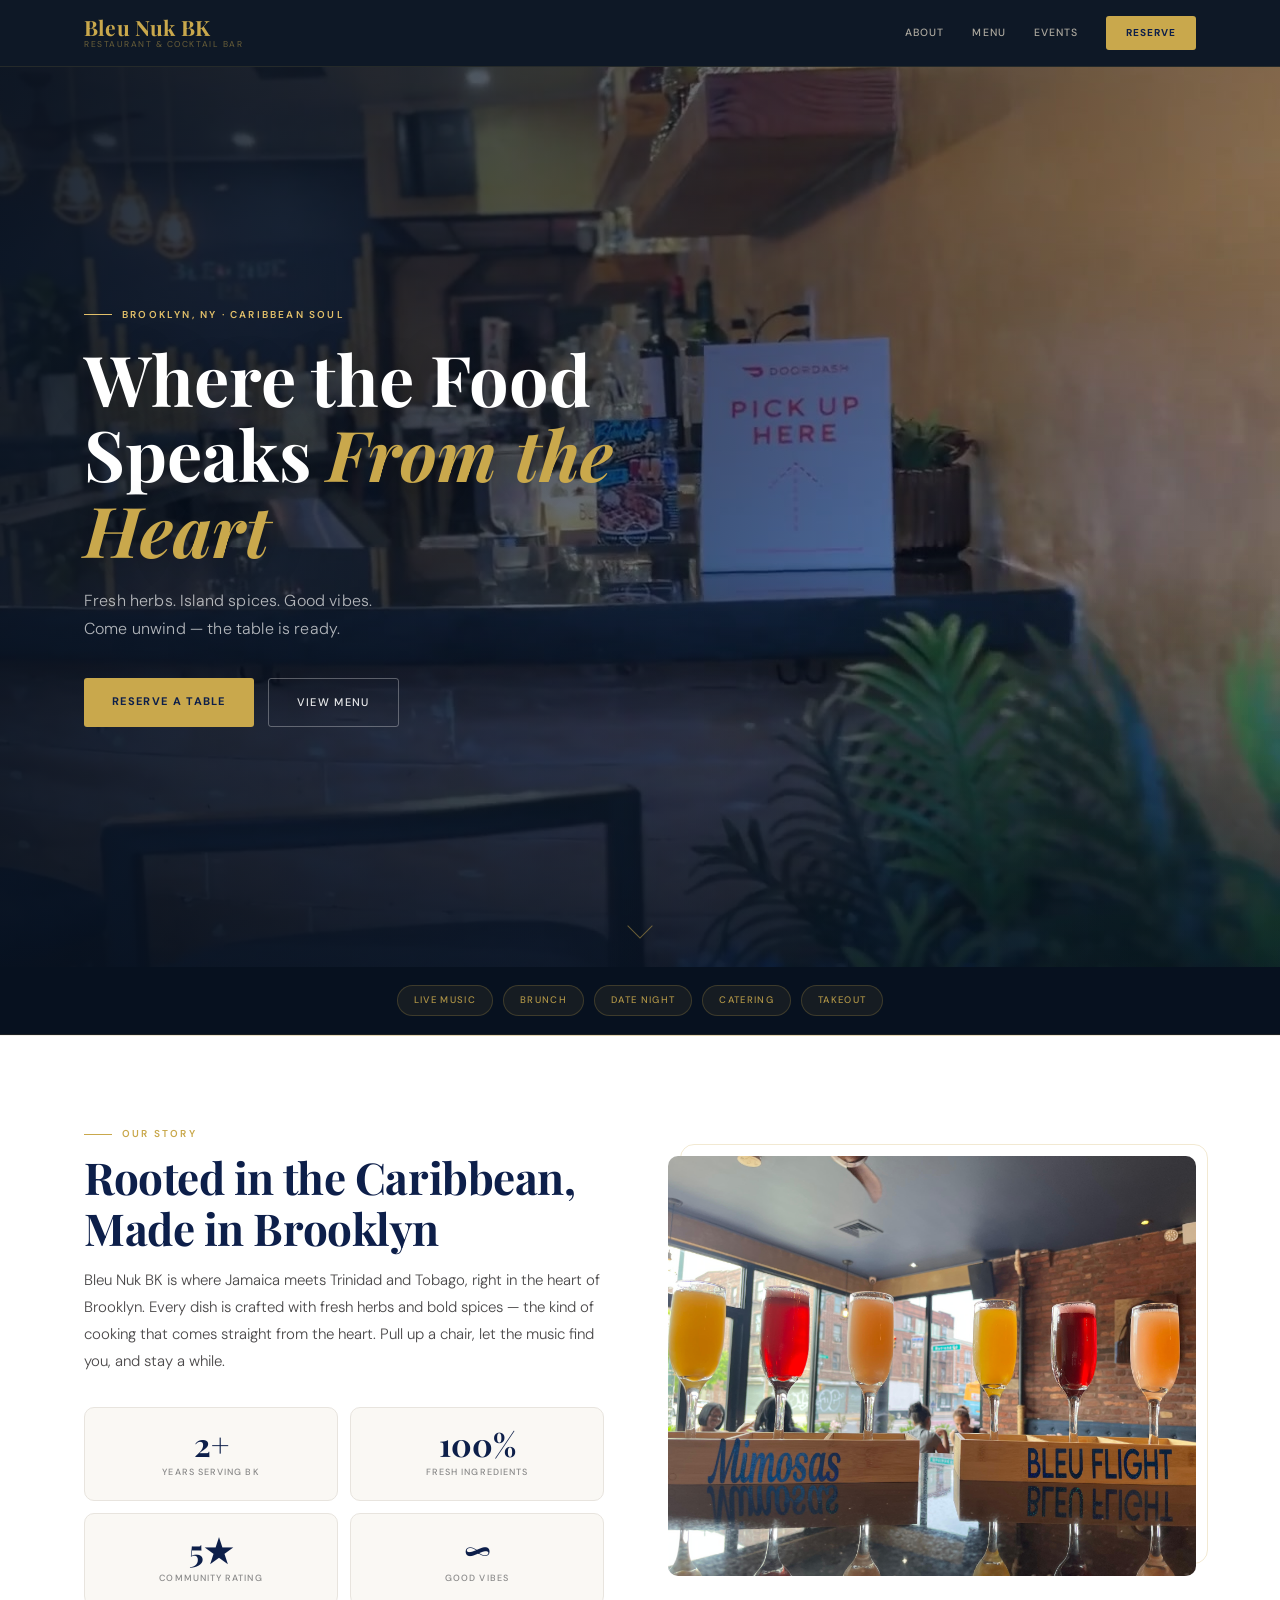
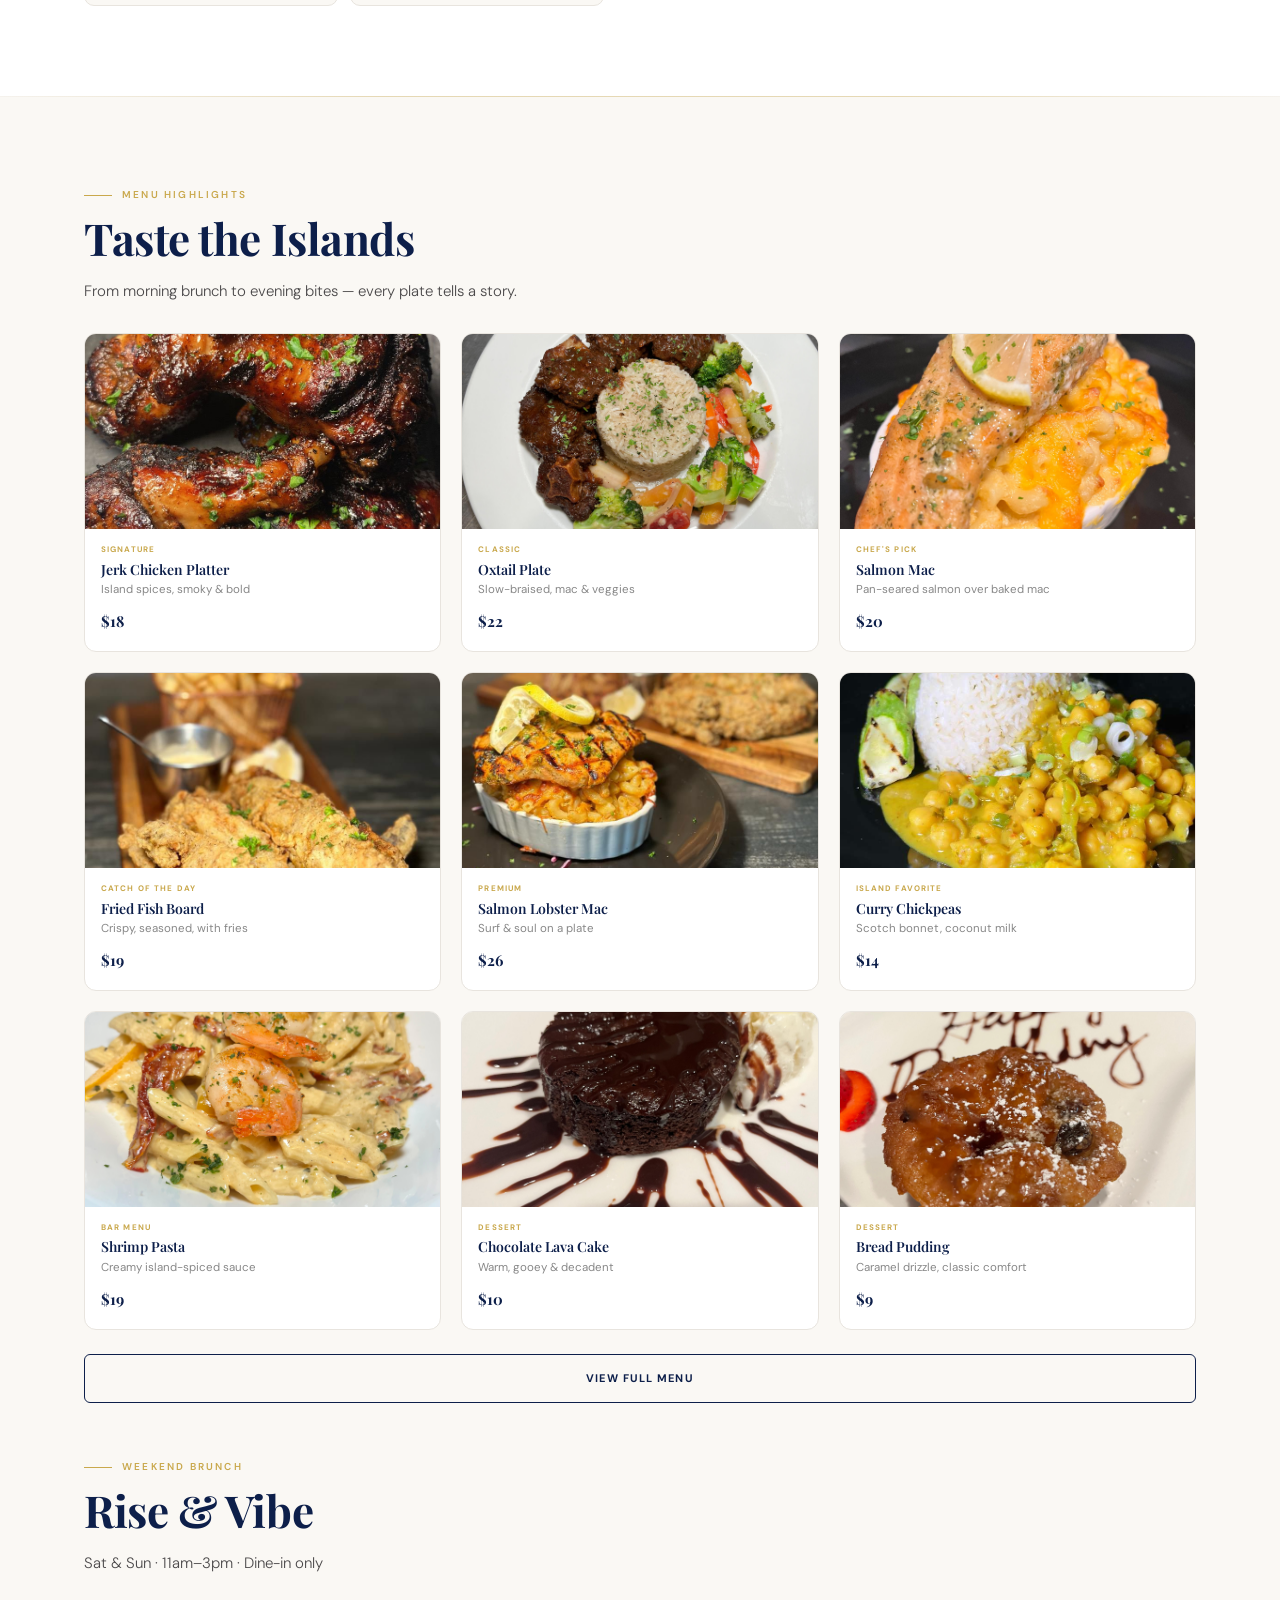
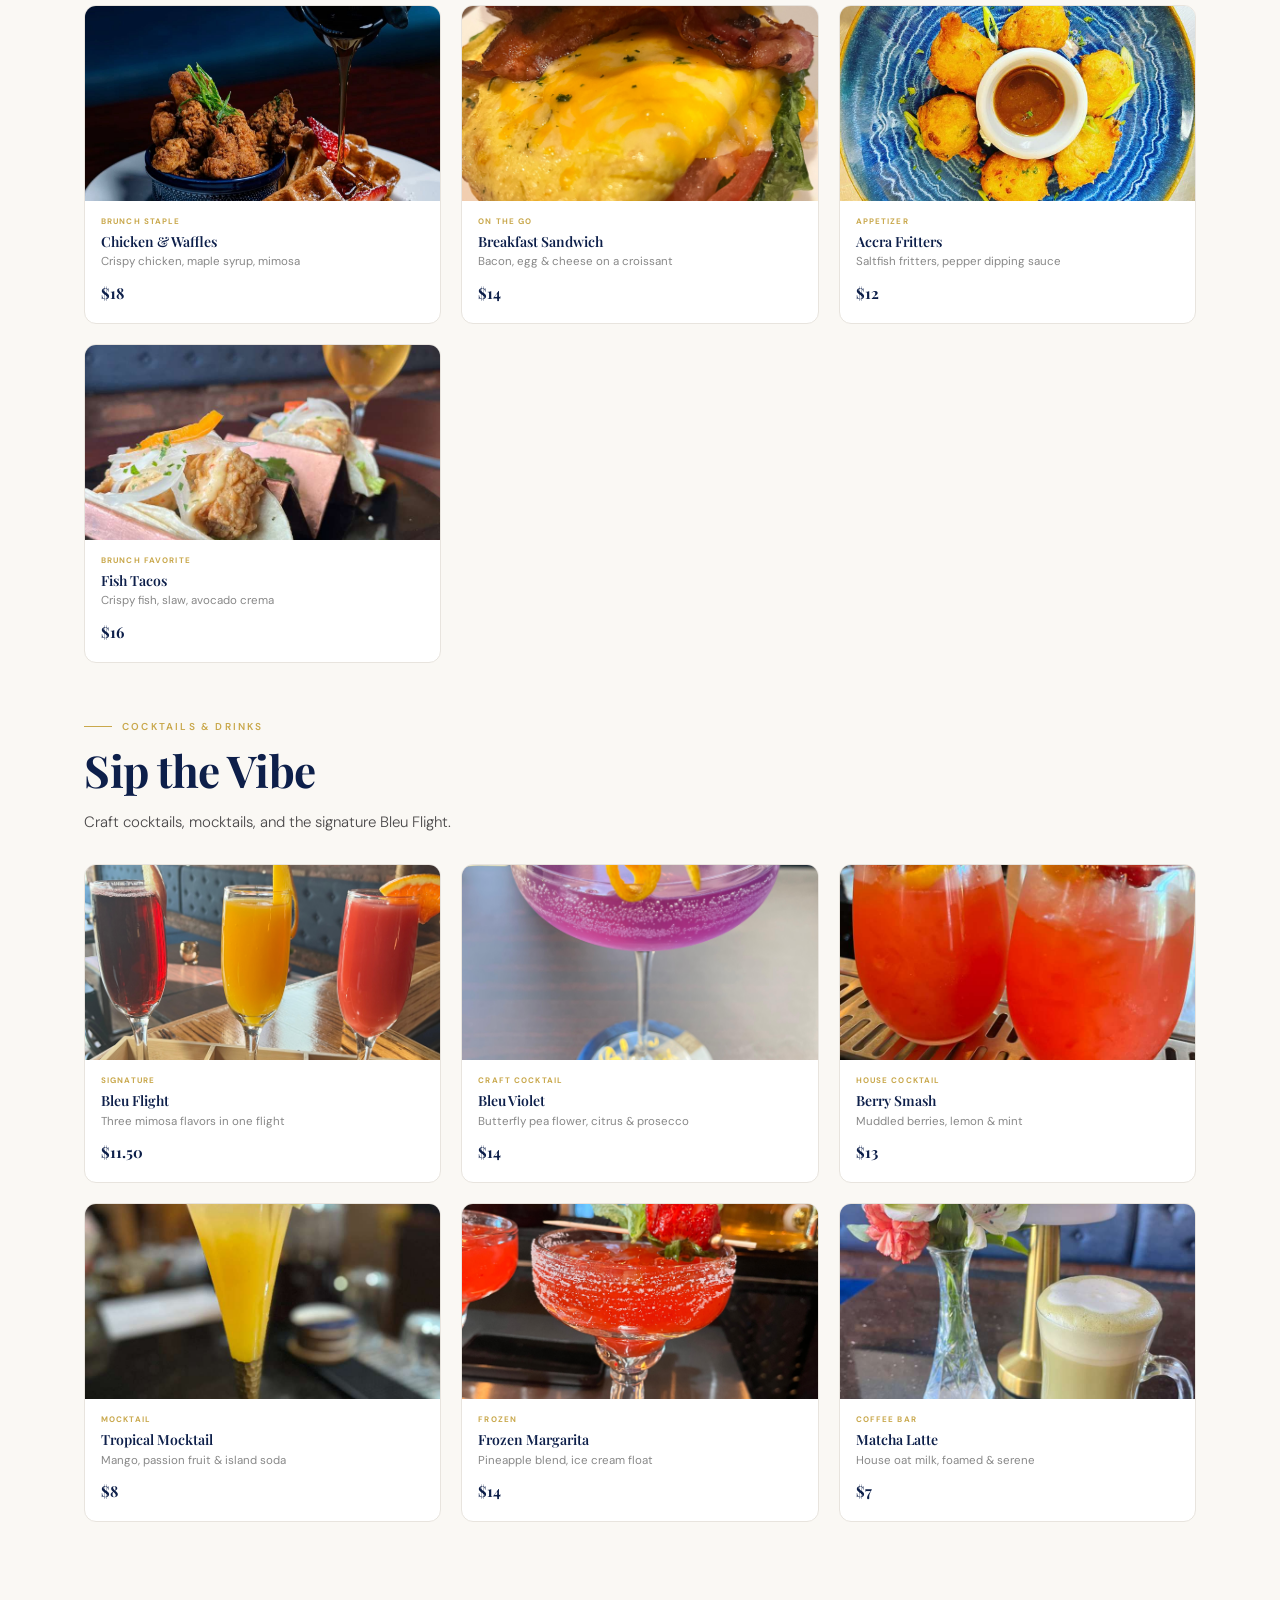
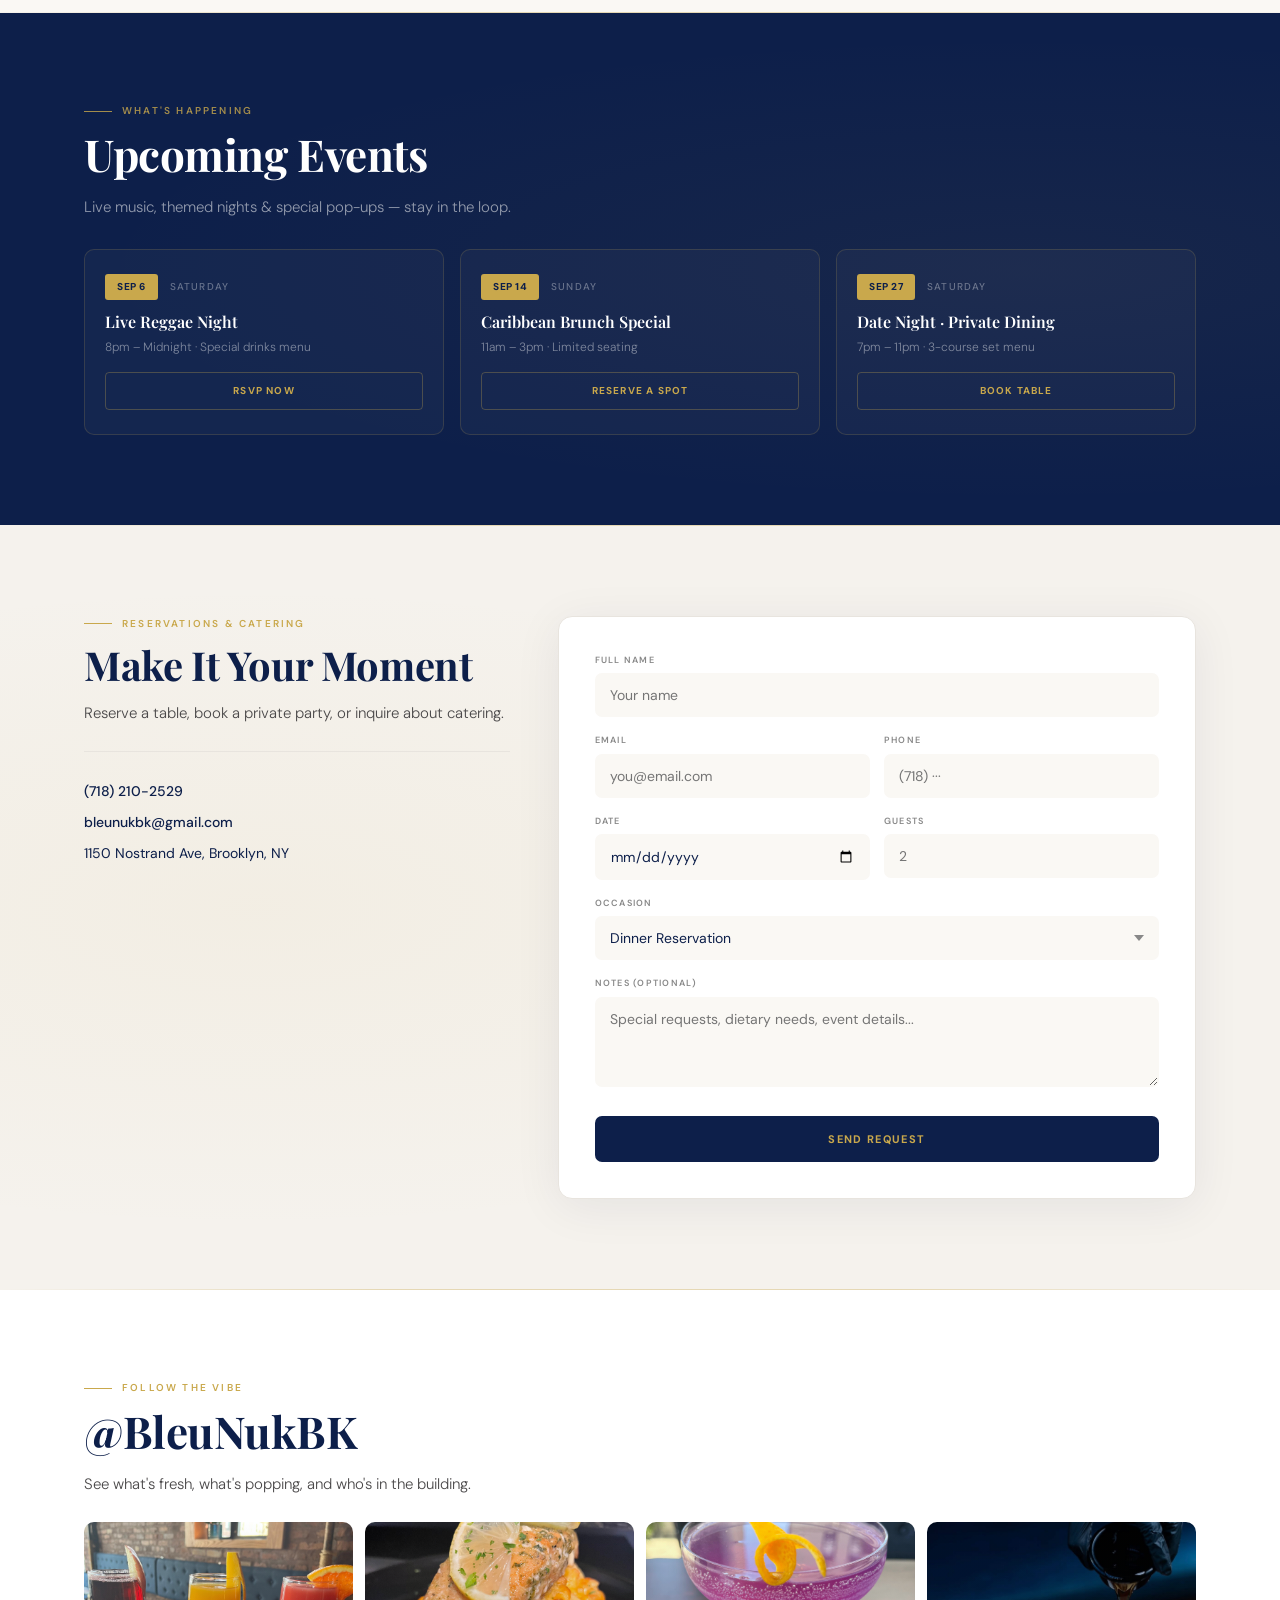
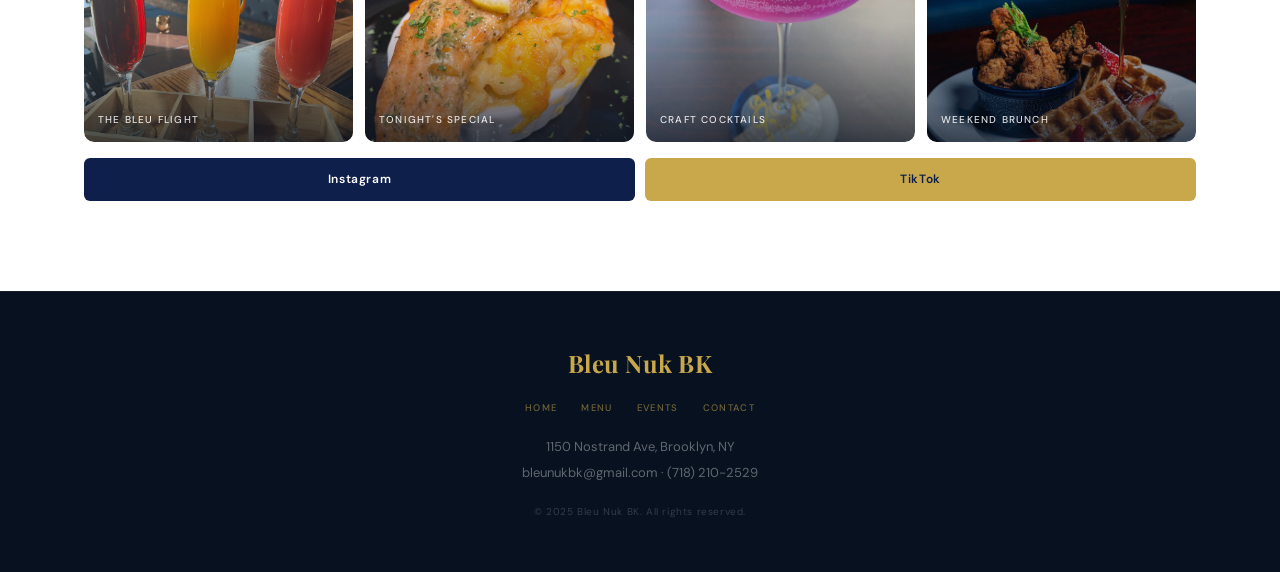
==== index.html @ 9b7be686 "Fix hero video autoplay on iOS — explicit play() with touch fallback Co-Authored-By: Claude Sonnet 4" ====
<!DOCTYPE html>
<html lang="en">
<head>
  <meta charset="UTF-8"/>
  <meta name="viewport" content="width=device-width, initial-scale=1.0"/>
  <title>Bleu Nuk BK — Restaurant &amp; Cocktail Bar · Brooklyn, NY</title>
  <meta name="description" content="Caribbean soul food restaurant and cocktail bar in Brooklyn, NY. Fresh herbs, island spices, good vibes. Reserve a table today."/>
  <link rel="preconnect" href="https://fonts.googleapis.com"/>
  <link rel="preconnect" href="https://fonts.gstatic.com" crossorigin/>
  <link href="https://fonts.googleapis.com/css2?family=Playfair+Display:ital,wght@0,400;0,700;1,400&family=DM+Sans:wght@300;400;500&display=swap" rel="stylesheet"/>
  <link rel="stylesheet" href="styles.css"/>
</head>
<body>

  <!-- NAV -->
  <header class="nav" id="nav">
    <div class="nav-inner">
      <a href="#" class="nav-brand">
        Bleu Nuk BK
        <small>Restaurant &amp; Cocktail Bar</small>
      </a>
      <button class="nav-toggle" id="navToggle" aria-label="Toggle menu">
        <span></span><span></span><span></span>
      </button>
      <nav class="nav-links" id="navLinks">
        <a href="#about">About</a>
        <a href="#menu">Menu</a>
        <a href="#events">Events</a>
        <a href="#book" class="res">Reserve</a>
      </nav>
    </div>
  </header>

  <!-- HERO -->
  <section class="hero" id="home">
    <div class="hero-media">
      <video class="hero-video" autoplay muted loop playsinline webkit-playsinline poster="images/hero-poster.jpg" preload="auto">
        <source src="images/hero.mp4" type="video/mp4">
      </video>
      <!-- Fallback if video fails to load -->
      <div class="hero-video-fallback"></div>
    </div>
    <div class="hero-overlay"></div>
    <div class="hero-content container">
      <p class="lbl">Brooklyn, NY · Caribbean Soul</p>
      <h1>Where the Food<br>Speaks <em>From the Heart</em></h1>
      <p class="hero-sub">Fresh herbs. Island spices. Good vibes.<br>Come unwind — the table is ready.</p>
      <div class="hero-btns">
        <a href="#book" class="btn-gold">Reserve a Table</a>
        <a href="#menu" class="btn-out">View Menu</a>
      </div>
    </div>
    <div class="hero-scroll-hint">
      <span></span>
    </div>
  </section>

  <!-- VIBE PILLS -->
  <div class="vibes">
    <div class="container vibes-inner">
      <span class="pill">Live Music</span>
      <span class="pill">Brunch</span>
      <span class="pill">Date Night</span>
      <span class="pill">Catering</span>
      <span class="pill">Takeout</span>
    </div>
  </div>
  <div class="gold-line"></div>

  <!-- ABOUT -->
  <section class="sec" id="about">
    <div class="container about-grid">
      <div class="about-text">
        <p class="lbl">Our Story</p>
        <h2>Rooted in the Caribbean,<br>Made in Brooklyn</h2>
        <p class="body-txt">Bleu Nuk BK is where Jamaica meets Trinidad and Tobago, right in the heart of Brooklyn. Every dish is crafted with fresh herbs and bold spices — the kind of cooking that comes straight from the heart. Pull up a chair, let the music find you, and stay a while.</p>
        <div class="stats">
          <div class="stat">
            <div class="stat-n">2+</div>
            <div class="stat-l">Years Serving BK</div>
          </div>
          <div class="stat">
            <div class="stat-n">100%</div>
            <div class="stat-l">Fresh Ingredients</div>
          </div>
          <div class="stat">
            <div class="stat-n">5★</div>
            <div class="stat-l">Community Rating</div>
          </div>
          <div class="stat">
            <div class="stat-n">∞</div>
            <div class="stat-l">Good Vibes</div>
          </div>
        </div>
      </div>
      <div class="about-img-wrap">
        <img class="about-img" src="images/PHOTO-2026-06-13-22-18-11%2043.jpg" alt="Bleu Nuk BK dining room — brick walls, blue banquette seating" loading="lazy" onerror="this.style.display='none';this.nextElementSibling.style.display='flex'">
        <div class="about-img about-img-placeholder" style="display:none"><div class="img-label">Interior Photo</div></div>
      </div>
    </div>
  </section>
  <div class="gold-line"></div>

  <!-- MENU HIGHLIGHTS -->
  <section class="sec sec-light" id="menu">
    <div class="container">
      <p class="lbl">Menu Highlights</p>
      <h2>Taste the Islands</h2>
      <p class="body-txt">From morning brunch to evening bites — every plate tells a story.</p>
      <div class="menu-grid">

        <div class="mc">
          <img class="mc-img" src="images/PHOTO-2026-06-13-22-18-46%203.jpg" alt="Jerk Chicken Platter" loading="lazy" onerror="this.style.display='none';this.nextElementSibling.style.display='flex'">
          <div class="mc-img mc-img-placeholder" style="display:none"><div class="img-label">Jerk Chicken Platter</div></div>
          <div class="mc-info">
            <div class="mc-tag">Signature</div>
            <div class="mc-name">Jerk Chicken Platter</div>
            <div class="mc-desc">Island spices, smoky &amp; bold</div>
            <div class="mc-price">$18</div>
          </div>
        </div>

        <div class="mc">
          <img class="mc-img" src="images/PHOTO-2026-06-13-22-18-55%202.jpg" alt="Oxtail Plate" loading="lazy" onerror="this.style.display='none';this.nextElementSibling.style.display='flex'">
          <div class="mc-img mc-img-placeholder" style="display:none"><div class="img-label">Oxtail Plate</div></div>
          <div class="mc-info">
            <div class="mc-tag">Classic</div>
            <div class="mc-name">Oxtail Plate</div>
            <div class="mc-desc">Slow-braised, mac &amp; veggies</div>
            <div class="mc-price">$22</div>
          </div>
        </div>

        <div class="mc">
          <img class="mc-img" src="images/PHOTO-2026-06-13-22-18-55%2026.jpg" alt="Salmon Mac" loading="lazy" onerror="this.style.display='none';this.nextElementSibling.style.display='flex'">
          <div class="mc-img mc-img-placeholder" style="display:none"><div class="img-label">Salmon Mac</div></div>
          <div class="mc-info">
            <div class="mc-tag">Chef's Pick</div>
            <div class="mc-name">Salmon Mac</div>
            <div class="mc-desc">Pan-seared salmon over baked mac</div>
            <div class="mc-price">$20</div>
          </div>
        </div>

        <div class="mc">
          <img class="mc-img" src="images/PHOTO-2026-06-13-22-18-55%2025.jpg" alt="Fried Fish Board" loading="lazy" onerror="this.style.display='none';this.nextElementSibling.style.display='flex'">
          <div class="mc-img mc-img-placeholder" style="display:none"><div class="img-label">Fried Fish Board</div></div>
          <div class="mc-info">
            <div class="mc-tag">Catch of the Day</div>
            <div class="mc-name">Fried Fish Board</div>
            <div class="mc-desc">Crispy, seasoned, with fries</div>
            <div class="mc-price">$19</div>
          </div>
        </div>

        <div class="mc">
          <img class="mc-img" src="images/PHOTO-2026-06-13-22-18-55%2021.jpg" alt="Salmon Lobster Mac" loading="lazy" onerror="this.style.display='none';this.nextElementSibling.style.display='flex'">
          <div class="mc-img mc-img-placeholder" style="display:none"><div class="img-label">Salmon Lobster Mac</div></div>
          <div class="mc-info">
            <div class="mc-tag">Premium</div>
            <div class="mc-name">Salmon Lobster Mac</div>
            <div class="mc-desc">Surf &amp; soul on a plate</div>
            <div class="mc-price">$26</div>
          </div>
        </div>

        <div class="mc">
          <img class="mc-img" src="images/PHOTO-2026-06-13-22-18-55%2015.jpg" alt="Curry Chickpeas" loading="lazy" onerror="this.style.display='none';this.nextElementSibling.style.display='flex'">
          <div class="mc-img mc-img-placeholder" style="display:none"><div class="img-label">Curry Chickpeas</div></div>
          <div class="mc-info">
            <div class="mc-tag">Island Favorite</div>
            <div class="mc-name">Curry Chickpeas</div>
            <div class="mc-desc">Scotch bonnet, coconut milk</div>
            <div class="mc-price">$14</div>
          </div>
        </div>

        <div class="mc">
          <img class="mc-img" src="images/PHOTO-2026-06-13-22-18-55%2017.jpg" alt="Shrimp Pasta" loading="lazy" onerror="this.style.display='none';this.nextElementSibling.style.display='flex'">
          <div class="mc-img mc-img-placeholder" style="display:none"><div class="img-label">Shrimp Pasta</div></div>
          <div class="mc-info">
            <div class="mc-tag">Bar Menu</div>
            <div class="mc-name">Shrimp Pasta</div>
            <div class="mc-desc">Creamy island-spiced sauce</div>
            <div class="mc-price">$19</div>
          </div>
        </div>

        <div class="mc">
          <img class="mc-img" src="images/PHOTO-2026-06-13-22-19-07%203.jpg" alt="Chocolate Lava Cake" loading="lazy" onerror="this.style.display='none';this.nextElementSibling.style.display='flex'">
          <div class="mc-img mc-img-placeholder" style="display:none"><div class="img-label">Chocolate Lava Cake</div></div>
          <div class="mc-info">
            <div class="mc-tag">Dessert</div>
            <div class="mc-name">Chocolate Lava Cake</div>
            <div class="mc-desc">Warm, gooey &amp; decadent</div>
            <div class="mc-price">$10</div>
          </div>
        </div>

        <div class="mc">
          <img class="mc-img" src="images/PHOTO-2026-06-13-22-19-06%202.jpg" alt="Bread Pudding" loading="lazy" onerror="this.style.display='none';this.nextElementSibling.style.display='flex'">
          <div class="mc-img mc-img-placeholder" style="display:none"><div class="img-label">Bread Pudding</div></div>
          <div class="mc-info">
            <div class="mc-tag">Dessert</div>
            <div class="mc-name">Bread Pudding</div>
            <div class="mc-desc">Caramel drizzle, classic comfort</div>
            <div class="mc-price">$9</div>
          </div>
        </div>

      </div>
      <a href="#book" class="view-btn">View Full Menu</a>

      <!-- BRUNCH -->
      <p class="lbl" style="margin-top:56px">Weekend Brunch</p>
      <h2>Rise &amp; Vibe</h2>
      <p class="body-txt">Sat &amp; Sun · 11am–3pm · Dine-in only</p>
      <div class="menu-grid">

        <div class="mc">
          <img class="mc-img" src="images/PHOTO-2026-06-13-22-18-11%2040.jpg" alt="Chicken &amp; Waffles" loading="lazy" onerror="this.style.display='none';this.nextElementSibling.style.display='flex'">
          <div class="mc-img mc-img-placeholder" style="display:none"><div class="img-label">Chicken &amp; Waffles</div></div>
          <div class="mc-info">
            <div class="mc-tag">Brunch Staple</div>
            <div class="mc-name">Chicken &amp; Waffles</div>
            <div class="mc-desc">Crispy chicken, maple syrup, mimosa</div>
            <div class="mc-price">$18</div>
          </div>
        </div>

        <div class="mc">
          <img class="mc-img" src="images/PHOTO-2026-06-13-22-18-11%2038.jpg" alt="Breakfast Sandwich" loading="lazy" onerror="this.style.display='none';this.nextElementSibling.style.display='flex'">
          <div class="mc-img mc-img-placeholder" style="display:none"><div class="img-label">Breakfast Sandwich</div></div>
          <div class="mc-info">
            <div class="mc-tag">On the Go</div>
            <div class="mc-name">Breakfast Sandwich</div>
            <div class="mc-desc">Bacon, egg &amp; cheese on a croissant</div>
            <div class="mc-price">$14</div>
          </div>
        </div>

        <div class="mc">
          <img class="mc-img" src="images/PHOTO-2026-06-13-22-18-46%2014.jpg" alt="Accra Fritters" loading="lazy" onerror="this.style.display='none';this.nextElementSibling.style.display='flex'">
          <div class="mc-img mc-img-placeholder" style="display:none"><div class="img-label">Accra Fritters</div></div>
          <div class="mc-info">
            <div class="mc-tag">Appetizer</div>
            <div class="mc-name">Accra Fritters</div>
            <div class="mc-desc">Saltfish fritters, pepper dipping sauce</div>
            <div class="mc-price">$12</div>
          </div>
        </div>

        <div class="mc">
          <img class="mc-img" src="images/PHOTO-2026-06-13-22-18-46.jpg" alt="Fish Tacos" loading="lazy" onerror="this.style.display='none';this.nextElementSibling.style.display='flex'">
          <div class="mc-img mc-img-placeholder" style="display:none"><div class="img-label">Fish Tacos</div></div>
          <div class="mc-info">
            <div class="mc-tag">Brunch Favorite</div>
            <div class="mc-name">Fish Tacos</div>
            <div class="mc-desc">Crispy fish, slaw, avocado crema</div>
            <div class="mc-price">$16</div>
          </div>
        </div>

      </div>

      <!-- DRINKS -->
      <p class="lbl" style="margin-top:56px">Cocktails &amp; Drinks</p>
      <h2>Sip the Vibe</h2>
      <p class="body-txt">Craft cocktails, mocktails, and the signature Bleu Flight.</p>
      <div class="menu-grid">

        <div class="mc">
          <img class="mc-img" src="images/PHOTO-2026-06-13-22-18-20%2030.jpg" alt="Bleu Flight Mimosa" loading="lazy" onerror="this.style.display='none';this.nextElementSibling.style.display='flex'">
          <div class="mc-img mc-img-placeholder" style="display:none"><div class="img-label">Bleu Flight</div></div>
          <div class="mc-info">
            <div class="mc-tag">Signature</div>
            <div class="mc-name">Bleu Flight</div>
            <div class="mc-desc">Three mimosa flavors in one flight</div>
            <div class="mc-price">$11.50</div>
          </div>
        </div>

        <div class="mc">
          <img class="mc-img" src="images/PHOTO-2026-06-13-22-18-20%2037.jpg" alt="Bleu Violet Cocktail" loading="lazy" onerror="this.style.display='none';this.nextElementSibling.style.display='flex'">
          <div class="mc-img mc-img-placeholder" style="display:none"><div class="img-label">Bleu Violet</div></div>
          <div class="mc-info">
            <div class="mc-tag">Craft Cocktail</div>
            <div class="mc-name">Bleu Violet</div>
            <div class="mc-desc">Butterfly pea flower, citrus &amp; prosecco</div>
            <div class="mc-price">$14</div>
          </div>
        </div>

        <div class="mc">
          <img class="mc-img" src="images/PHOTO-2026-06-13-22-18-20%2028.jpg" alt="Berry Smash" loading="lazy" onerror="this.style.display='none';this.nextElementSibling.style.display='flex'">
          <div class="mc-img mc-img-placeholder" style="display:none"><div class="img-label">Berry Smash</div></div>
          <div class="mc-info">
            <div class="mc-tag">House Cocktail</div>
            <div class="mc-name">Berry Smash</div>
            <div class="mc-desc">Muddled berries, lemon &amp; mint</div>
            <div class="mc-price">$13</div>
          </div>
        </div>

        <div class="mc">
          <img class="mc-img" src="images/PHOTO-2026-06-13-22-18-20%2029.jpg" alt="Tropical Mocktail" loading="lazy" onerror="this.style.display='none';this.nextElementSibling.style.display='flex'">
          <div class="mc-img mc-img-placeholder" style="display:none"><div class="img-label">Tropical Mocktail</div></div>
          <div class="mc-info">
            <div class="mc-tag">Mocktail</div>
            <div class="mc-name">Tropical Mocktail</div>
            <div class="mc-desc">Mango, passion fruit &amp; island soda</div>
            <div class="mc-price">$8</div>
          </div>
        </div>

        <div class="mc">
          <img class="mc-img" src="images/PHOTO-2026-06-13-22-18-20%2031.jpg" alt="Frozen Margs" loading="lazy" onerror="this.style.display='none';this.nextElementSibling.style.display='flex'">
          <div class="mc-img mc-img-placeholder" style="display:none"><div class="img-label">Frozen Margarita</div></div>
          <div class="mc-info">
            <div class="mc-tag">Frozen</div>
            <div class="mc-name">Frozen Margarita</div>
            <div class="mc-desc">Pineapple blend, ice cream float</div>
            <div class="mc-price">$14</div>
          </div>
        </div>

        <div class="mc">
          <img class="mc-img" src="images/PHOTO-2026-06-13-22-18-37%2011.jpg" alt="Matcha Latte" loading="lazy" onerror="this.style.display='none';this.nextElementSibling.style.display='flex'">
          <div class="mc-img mc-img-placeholder" style="display:none"><div class="img-label">Matcha Latte</div></div>
          <div class="mc-info">
            <div class="mc-tag">Coffee Bar</div>
            <div class="mc-name">Matcha Latte</div>
            <div class="mc-desc">House oat milk, foamed &amp; serene</div>
            <div class="mc-price">$7</div>
          </div>
        </div>

      </div>

    </div>
  </section>
  <div class="gold-line"></div>

  <!-- EVENTS -->
  <section class="sec-dk" id="events">
    <div class="container">
      <p class="lbl">What's Happening</p>
      <h2>Upcoming Events</h2>
      <p class="body-txt" style="margin-bottom:28px">Live music, themed nights &amp; special pop-ups — stay in the loop.</p>
      <div class="events-grid">

        <div class="ev">
          <div class="ev-date">
            <span class="ev-badge">Sep 6</span>
            <span class="ev-mo">Saturday</span>
          </div>
          <div class="ev-title">Live Reggae Night</div>
          <div class="ev-detail">8pm – Midnight · Special drinks menu</div>
          <a href="#book" class="ev-rsvp">RSVP Now</a>
        </div>

        <div class="ev">
          <div class="ev-date">
            <span class="ev-badge">Sep 14</span>
            <span class="ev-mo">Sunday</span>
          </div>
          <div class="ev-title">Caribbean Brunch Special</div>
          <div class="ev-detail">11am – 3pm · Limited seating</div>
          <a href="#book" class="ev-rsvp">Reserve a Spot</a>
        </div>

        <div class="ev">
          <div class="ev-date">
            <span class="ev-badge">Sep 27</span>
            <span class="ev-mo">Saturday</span>
          </div>
          <div class="ev-title">Date Night · Private Dining</div>
          <div class="ev-detail">7pm – 11pm · 3-course set menu</div>
          <a href="#book" class="ev-rsvp">Book Table</a>
        </div>

      </div>
    </div>
  </section>
  <div class="gold-line"></div>

  <!-- BOOKING -->
  <section class="book" id="book">
    <div class="container book-inner">
      <div class="book-header">
        <p class="lbl">Reservations &amp; Catering</p>
        <h2>Make It Your Moment</h2>
        <p class="body-txt">Reserve a table, book a private party, or inquire about catering.</p>
        <div class="book-contact">
          <p><a href="tel:+17182102529">(718) 210-2529</a></p>
          <p><a href="mailto:bleunukbk@gmail.com">bleunukbk@gmail.com</a></p>
          <p>1150 Nostrand Ave, Brooklyn, NY</p>
        </div>
      </div>
      <!-- Formspree endpoint — replace YOURFORMID with your actual Formspree form ID -->
      <form class="book-form" id="bookForm" action="https://formspree.io/f/YOURFORMID" method="POST" novalidate>
        <div class="fg">
          <label for="name">Full Name</label>
          <input class="inp" id="name" name="name" type="text" placeholder="Your name" required/>
        </div>
        <div class="form-row">
          <div class="fg">
            <label for="email">Email</label>
            <input class="inp" id="email" name="email" type="email" placeholder="you@email.com" required/>
          </div>
          <div class="fg">
            <label for="phone">Phone</label>
            <input class="inp" id="phone" name="phone" type="tel" placeholder="(718) ···"/>
          </div>
        </div>
        <div class="form-row">
          <div class="fg">
            <label for="date">Date</label>
            <input class="inp" id="date" name="date" type="date" required/>
          </div>
          <div class="fg">
            <label for="guests">Guests</label>
            <input class="inp" id="guests" name="guests" type="number" placeholder="2" min="1" max="50"/>
          </div>
        </div>
        <div class="fg">
          <label for="occasion">Occasion</label>
          <select class="inp" id="occasion" name="occasion">
            <option value="dinner">Dinner Reservation</option>
            <option value="brunch">Brunch</option>
            <option value="event">Event RSVP</option>
            <option value="party">Private Party</option>
            <option value="catering">Catering Inquiry</option>
          </select>
        </div>
        <div class="fg">
          <label for="notes">Notes (optional)</label>
          <textarea class="inp" id="notes" name="notes" rows="3" placeholder="Special requests, dietary needs, event details..."></textarea>
        </div>
        <button type="submit" class="sub-btn">Send Request</button>
        <p class="form-success" id="formSuccess" hidden>Thanks! We'll be in touch within 24 hours.</p>
      </form>
    </div>
  </section>
  <div class="gold-line"></div>

  <!-- SOCIAL -->
  <section class="sec" id="social">
    <div class="container">
      <p class="lbl">Follow the Vibe</p>
      <h2>@BleuNukBK</h2>
      <p class="body-txt">See what's fresh, what's popping, and who's in the building.</p>
      <div class="soc-grid">
        <div class="soc-tile" style="background-image:url('images/PHOTO-2026-06-13-22-18-20%2030.jpg')">
          <div class="img-label">The Bleu Flight</div>
        </div>
        <div class="soc-tile" style="background-image:url('images/PHOTO-2026-06-13-22-18-55%2026.jpg')">
          <div class="img-label">Tonight's Special</div>
        </div>
        <div class="soc-tile" style="background-image:url('images/PHOTO-2026-06-13-22-18-20%2037.jpg')">
          <div class="img-label">Craft Cocktails</div>
        </div>
        <div class="soc-tile" style="background-image:url('images/PHOTO-2026-06-13-22-18-11%2040.jpg')">
          <div class="img-label">Weekend Brunch</div>
        </div>
      </div>
      <div class="follow-row">
        <a href="https://www.instagram.com/bleunukbk" target="_blank" rel="noopener" class="fbtn f-ig">Instagram</a>
<a href="https://www.tiktok.com/t/ZPLy95AmT/" target="_blank" rel="noopener" class="fbtn f-tt">TikTok</a>
      </div>
    </div>
  </section>

  <!-- FOOTER -->
  <footer class="footer">
    <div class="container footer-inner">
      <div class="footer-logo">Bleu Nuk BK</div>
      <nav class="footer-links">
        <a href="#home">Home</a>
        <a href="#menu">Menu</a>
        <a href="#events">Events</a>
        <a href="#book">Contact</a>
      </nav>
      <p>1150 Nostrand Ave, Brooklyn, NY<br>
        <a href="mailto:bleunukbk@gmail.com">bleunukbk@gmail.com</a> ·
        <a href="tel:+17182102529">(718) 210-2529</a>
      </p>
      <div class="footer-copy">© 2025 Bleu Nuk BK. All rights reserved.</div>
    </div>
  </footer>

  <script src="script.js"></script>
</body>
</html>
---- styles.css ----
/* ── RESET & BASE ── */
*, *::before, *::after { box-sizing: border-box; margin: 0; padding: 0; }

:root {
  --navy: #0D1F4A;
  --navy-mid: #152b64;
  --gold: #C9A84C;
  --gold-light: #e2c06a;
  --dark: #07111F;
  --cream: #f5f2ed;
  --light: #faf8f4;
  --white: #ffffff;
  --body-text: #4a4849;
  --muted: #888;
  --border: #e8e4de;
}

html { scroll-behavior: smooth; }

body {
  background: var(--cream);
  font-family: 'DM Sans', sans-serif;
  color: var(--body-text);
  line-height: 1.6;
}

a { text-decoration: none; color: inherit; }
img { display: block; width: 100%; height: 100%; object-fit: cover; }

/* ── CONTAINER ── */
.container {
  width: 100%;
  max-width: 1160px;
  margin: 0 auto;
  padding: 0 24px;
}

/* ── TYPOGRAPHY UTILITIES ── */
.lbl {
  font-size: 10px;
  letter-spacing: .22em;
  text-transform: uppercase;
  color: var(--gold);
  font-weight: 600;
  margin-bottom: 10px;
  display: flex;
  align-items: center;
  gap: 10px;
}

.lbl::before {
  content: '';
  display: inline-block;
  width: 28px;
  height: 1px;
  background: var(--gold);
  flex-shrink: 0;
}

.body-txt {
  font-size: 15px;
  line-height: 1.8;
  color: var(--body-text);
  font-weight: 300;
}

/* ── UTILITIES ── */
.gold-line {
  height: 1px;
  background: linear-gradient(90deg, transparent, var(--gold) 30%, var(--gold) 70%, transparent);
  opacity: .35;
}

/* ── NAV ── */
.nav {
  position: sticky;
  top: 0;
  z-index: 100;
  background: rgba(7,17,31,.97);
  backdrop-filter: blur(12px);
  -webkit-backdrop-filter: blur(12px);
  border-bottom: 1px solid rgba(201,168,76,.12);
}

.nav-inner {
  display: flex;
  align-items: center;
  justify-content: space-between;
  padding: 16px 24px;
  max-width: 1160px;
  margin: 0 auto;
}

.nav-brand {
  color: var(--gold);
  font-family: 'Playfair Display', serif;
  font-size: 21px;
  font-weight: 700;
  line-height: 1.1;
  letter-spacing: .01em;
}

.nav-brand small {
  display: block;
  font-size: 8.5px;
  color: rgba(201,168,76,.5);
  font-family: 'DM Sans', sans-serif;
  font-weight: 400;
  letter-spacing: .18em;
  text-transform: uppercase;
  margin-top: 1px;
}

.nav-links {
  display: flex;
  gap: 28px;
  align-items: center;
}

.nav-links a {
  color: rgba(240,230,210,.7);
  font-size: 10.5px;
  font-weight: 500;
  letter-spacing: .1em;
  text-transform: uppercase;
  transition: color .2s;
}

.nav-links a:hover { color: var(--gold-light); }

.nav-links .res {
  background: var(--gold);
  color: var(--navy);
  padding: 9px 20px;
  border-radius: 3px;
  font-weight: 700;
  font-size: 10px;
  letter-spacing: .1em;
  transition: background .2s, transform .15s;
}

.nav-links .res:hover {
  background: var(--gold-light);
  color: var(--navy);
  transform: translateY(-1px);
}

/* hamburger */
.nav-toggle {
  display: none;
  flex-direction: column;
  gap: 5px;
  background: none;
  border: none;
  cursor: pointer;
  padding: 4px;
}

.nav-toggle span {
  display: block;
  width: 22px;
  height: 2px;
  background: var(--gold);
  border-radius: 2px;
  transition: transform .25s, opacity .25s;
}

/* ── HERO ── */
.hero {
  position: relative;
  height: 100vh;
  min-height: 600px;
  display: flex;
  align-items: center;
  justify-content: flex-start;
  overflow: hidden;
}

.hero-media {
  position: absolute;
  inset: 0;
  z-index: 0;
}

.hero-video {
  width: 100%;
  height: 100%;
  object-fit: cover;
  display: block;
}

.hero-img {
  width: 100%;
  height: 100%;
  object-fit: cover;
  object-position: center 30%;
  display: block;
  transform: scale(1.04);
  transition: transform 8s ease-out;
}

.hero-img.loaded { transform: scale(1); }

.hero-video-fallback {
  position: absolute;
  inset: 0;
  background: linear-gradient(135deg, #07111F 0%, #0D1F4A 50%, #1a0d05 100%);
  z-index: -1;
}

.hero-overlay {
  position: absolute;
  inset: 0;
  z-index: 1;
  background:
    linear-gradient(105deg, rgba(7,17,31,.92) 0%, rgba(7,17,31,.55) 55%, rgba(7,17,31,.15) 100%),
    linear-gradient(to top, rgba(7,17,31,.75) 0%, transparent 45%);
}

.hero-content {
  position: relative;
  z-index: 2;
  padding: 0 24px;
  max-width: 1160px;
  margin: 0 auto;
  width: 100%;
}

.hero-content .lbl {
  color: var(--gold-light);
  margin-bottom: 18px;
}

.hero-content .lbl::before { background: var(--gold-light); }

.hero-content h1 {
  font-family: 'Playfair Display', serif;
  font-size: clamp(38px, 5.5vw, 70px);
  font-weight: 700;
  color: #fff;
  line-height: 1.08;
  margin-bottom: 20px;
  text-shadow: 0 2px 40px rgba(0,0,0,.3);
  max-width: 660px;
}

.hero-content h1 em {
  color: var(--gold);
  font-style: italic;
}

.hero-sub {
  color: rgba(255,255,255,.68);
  font-size: 16px;
  line-height: 1.7;
  margin-bottom: 36px;
  font-weight: 300;
  max-width: 430px;
  letter-spacing: .01em;
}

.hero-btns { display: flex; gap: 14px; flex-wrap: wrap; }

.btn-gold {
  background: var(--gold);
  color: var(--navy);
  font-size: 11px;
  font-weight: 700;
  padding: 15px 28px;
  border-radius: 3px;
  border: none;
  cursor: pointer;
  font-family: 'DM Sans', sans-serif;
  letter-spacing: .12em;
  text-transform: uppercase;
  transition: background .2s, transform .15s;
  display: inline-block;
}

.btn-gold:hover {
  background: var(--gold-light);
  color: var(--navy);
  transform: translateY(-2px);
}

.btn-out {
  background: transparent;
  color: rgba(255,255,255,.9);
  font-size: 11px;
  font-weight: 500;
  padding: 15px 28px;
  border-radius: 3px;
  border: 1px solid rgba(255,255,255,.3);
  cursor: pointer;
  font-family: 'DM Sans', sans-serif;
  letter-spacing: .12em;
  text-transform: uppercase;
  transition: border-color .2s, color .2s, transform .15s;
  display: inline-block;
}

.btn-out:hover {
  border-color: rgba(255,255,255,.75);
  color: #fff;
  transform: translateY(-2px);
}

/* scroll hint */
.hero-scroll-hint {
  position: absolute;
  bottom: 32px;
  left: 50%;
  transform: translateX(-50%);
  z-index: 2;
  animation: bounceY 2s infinite;
}

.hero-scroll-hint span {
  display: block;
  width: 18px;
  height: 18px;
  border-right: 1.5px solid rgba(201,168,76,.5);
  border-bottom: 1.5px solid rgba(201,168,76,.5);
  transform: rotate(45deg);
}

@keyframes bounceY {
  0%, 100% { transform: translateX(-50%) translateY(0); }
  50% { transform: translateX(-50%) translateY(8px); }
}

/* ── VIBES ── */
.vibes {
  background: var(--dark);
  padding: 18px 0;
  border-bottom: 1px solid rgba(201,168,76,.1);
}

.vibes-inner {
  display: flex;
  gap: 10px;
  flex-wrap: wrap;
  align-items: center;
  justify-content: center;
}

.pill {
  background: rgba(201,168,76,.08);
  border: 1px solid rgba(201,168,76,.22);
  color: rgba(201,168,76,.85);
  font-size: 9.5px;
  letter-spacing: .14em;
  padding: 7px 16px;
  border-radius: 40px;
  text-transform: uppercase;
  font-weight: 500;
  transition: background .2s, border-color .2s, color .2s;
}

.pill:hover {
  background: rgba(201,168,76,.15);
  border-color: rgba(201,168,76,.5);
  color: var(--gold);
}

/* ── SECTIONS ── */
.sec {
  background: var(--white);
  padding: 90px 0;
}

.sec-light { background: var(--light); padding: 90px 0; }

.sec-dk {
  background: var(--navy);
  padding: 90px 0;
  position: relative;
}

.sec-dk::before {
  content: '';
  position: absolute;
  inset: 0;
  background: radial-gradient(ellipse at 80% 50%, rgba(201,168,76,.05) 0%, transparent 65%);
  pointer-events: none;
}

.sec h2,
.sec-light h2 {
  font-family: 'Playfair Display', serif;
  font-size: clamp(26px, 3.8vw, 44px);
  font-weight: 700;
  color: var(--navy);
  line-height: 1.15;
  margin-bottom: 14px;
  letter-spacing: -.01em;
}

.sec-dk h2 {
  font-family: 'Playfair Display', serif;
  font-size: clamp(26px, 3.8vw, 44px);
  font-weight: 700;
  color: #fff;
  line-height: 1.15;
  margin-bottom: 14px;
  letter-spacing: -.01em;
}

.sec-dk .lbl { color: rgba(201,168,76,.8); }
.sec-dk .lbl::before { background: rgba(201,168,76,.8); }
.sec-dk .body-txt { color: rgba(255,255,255,.55); }

/* ── ABOUT ── */
.about-grid {
  display: grid;
  grid-template-columns: 1fr;
  gap: 56px;
  align-items: center;
}

@media (min-width: 768px) {
  .about-grid { grid-template-columns: 1fr 1fr; }
}

.about-text { max-width: 520px; }

.about-img-wrap {
  width: 100%;
  position: relative;
}

.about-img-wrap::before {
  content: '';
  position: absolute;
  inset: -12px -12px 12px 12px;
  border: 1px solid rgba(201,168,76,.25);
  border-radius: 14px;
  pointer-events: none;
  z-index: 0;
}

.about-img {
  width: 100%;
  height: 420px;
  border-radius: 10px;
  overflow: hidden;
  object-fit: cover;
  position: relative;
  z-index: 1;
  display: block;
}

.about-img-placeholder {
  height: 420px;
  background: linear-gradient(135deg, #1a1005 0%, #2a1810 50%, #1a0d05 100%);
  border-radius: 10px;
  display: flex;
  align-items: center;
  justify-content: center;
  position: relative;
  z-index: 1;
}

.img-label {
  color: rgba(201,168,76,.45);
  font-size: 10px;
  letter-spacing: .15em;
  text-transform: uppercase;
  font-style: italic;
}

.stats {
  display: grid;
  grid-template-columns: 1fr 1fr;
  gap: 12px;
  margin-top: 32px;
}

.stat {
  background: var(--light);
  border-radius: 10px;
  padding: 20px 16px;
  text-align: center;
  border: 1px solid var(--border);
  transition: border-color .2s, transform .2s;
}

.stat:hover {
  border-color: rgba(201,168,76,.3);
  transform: translateY(-2px);
}

.stat-n {
  font-family: 'Playfair Display', serif;
  font-size: 32px;
  font-weight: 700;
  color: var(--navy);
  line-height: 1;
}

.stat-l {
  font-size: 9px;
  color: var(--muted);
  letter-spacing: .12em;
  text-transform: uppercase;
  margin-top: 5px;
  font-weight: 500;
}

/* ── MENU ── */
.menu-grid {
  display: grid;
  grid-template-columns: 1fr 1fr;
  gap: 16px;
  margin: 28px 0 0;
}

@media (min-width: 640px) {
  .menu-grid { grid-template-columns: repeat(3, 1fr); }
}

@media (min-width: 900px) {
  .menu-grid { grid-template-columns: repeat(3, 1fr); gap: 20px; }
}

.mc {
  border-radius: 12px;
  overflow: hidden;
  background: var(--white);
  border: 1px solid var(--border);
  transition: box-shadow .3s, transform .3s, border-color .3s;
  position: relative;
}

.mc:hover {
  box-shadow: 0 16px 48px rgba(13,31,74,.12);
  transform: translateY(-4px);
  border-color: rgba(201,168,76,.25);
}

.mc-img {
  width: 100%;
  height: 195px;
  object-fit: cover;
  display: block;
  transition: transform .5s ease;
}

.mc:hover .mc-img { transform: scale(1.07); }

.mc-img-placeholder {
  height: 195px;
  background: linear-gradient(135deg, #1a0d05 0%, #2a1810 100%);
  display: flex;
  align-items: center;
  justify-content: center;
}

.mc-info { padding: 14px 16px 18px; }

.mc-tag {
  font-size: 8px;
  letter-spacing: .14em;
  text-transform: uppercase;
  color: var(--gold);
  font-weight: 700;
  margin-bottom: 5px;
}

.mc-name {
  font-size: 14px;
  font-weight: 600;
  color: var(--navy);
  margin-bottom: 4px;
  line-height: 1.25;
  font-family: 'Playfair Display', serif;
}

.mc-desc {
  font-size: 11.5px;
  color: var(--muted);
  line-height: 1.45;
  margin-bottom: 10px;
}

.mc-price {
  font-size: 15px;
  color: var(--navy);
  font-weight: 700;
  font-family: 'Playfair Display', serif;
}

.view-btn {
  display: block;
  width: 100%;
  background: transparent;
  color: var(--navy);
  font-size: 11px;
  font-weight: 700;
  padding: 15px;
  border-radius: 6px;
  border: 1.5px solid var(--navy);
  text-align: center;
  letter-spacing: .1em;
  text-transform: uppercase;
  cursor: pointer;
  margin-top: 24px;
  font-family: 'DM Sans', sans-serif;
  transition: background .2s, color .2s, transform .15s;
}

.view-btn:hover {
  background: var(--navy);
  color: var(--gold);
  transform: translateY(-1px);
}

/* ── EVENTS ── */
.events-grid {
  display: grid;
  grid-template-columns: 1fr;
  gap: 16px;
}

@media (min-width: 640px) {
  .events-grid { grid-template-columns: repeat(3, 1fr); }
}

.ev {
  border-radius: 10px;
  border: 1px solid rgba(201,168,76,.18);
  padding: 24px 20px;
  transition: border-color .25s, background .25s, transform .25s;
  background: rgba(255,255,255,.03);
  position: relative;
  overflow: hidden;
}

.ev::before {
  content: '';
  position: absolute;
  top: 0;
  left: 0;
  right: 0;
  height: 2px;
  background: linear-gradient(90deg, transparent, var(--gold), transparent);
  opacity: 0;
  transition: opacity .25s;
}

.ev:hover {
  border-color: rgba(201,168,76,.42);
  background: rgba(201,168,76,.04);
  transform: translateY(-3px);
}

.ev:hover::before { opacity: 1; }

.ev-date {
  display: flex;
  align-items: center;
  gap: 12px;
  margin-bottom: 12px;
}

.ev-badge {
  background: var(--gold);
  color: var(--navy);
  font-size: 10px;
  font-weight: 800;
  padding: 5px 12px;
  border-radius: 3px;
  text-transform: uppercase;
  letter-spacing: .05em;
}

.ev-mo {
  color: rgba(255,255,255,.35);
  font-size: 10px;
  text-transform: uppercase;
  letter-spacing: .12em;
  font-weight: 500;
}

.ev-title {
  color: #fff;
  font-size: 16px;
  font-weight: 600;
  margin-bottom: 6px;
  font-family: 'Playfair Display', serif;
  line-height: 1.25;
}

.ev-detail {
  color: rgba(255,255,255,.45);
  font-size: 12px;
  font-weight: 300;
  line-height: 1.5;
}

.ev-rsvp {
  display: block;
  margin-top: 16px;
  text-align: center;
  background: transparent;
  color: var(--gold);
  font-size: 10px;
  font-weight: 700;
  padding: 10px;
  border-radius: 4px;
  border: 1px solid rgba(201,168,76,.3);
  text-transform: uppercase;
  letter-spacing: .12em;
  cursor: pointer;
  width: 100%;
  font-family: 'DM Sans', sans-serif;
  transition: background .2s, color .2s, border-color .2s;
}

.ev-rsvp:hover {
  background: var(--gold);
  color: var(--navy);
  border-color: var(--gold);
}

/* ── BOOKING ── */
.book {
  background: var(--cream);
  padding: 90px 0;
  position: relative;
}

.book::before {
  content: '';
  position: absolute;
  inset: 0;
  background: radial-gradient(ellipse at 20% 50%, rgba(201,168,76,.06) 0%, transparent 60%);
  pointer-events: none;
}

.book-inner {
  display: grid;
  grid-template-columns: 1fr;
  gap: 48px;
  position: relative;
  z-index: 1;
}

@media (min-width: 768px) {
  .book-inner { grid-template-columns: 1fr 1.5fr; align-items: start; }
}

.book-header h2 {
  font-family: 'Playfair Display', serif;
  font-size: clamp(24px, 3.5vw, 40px);
  font-weight: 700;
  color: var(--navy);
  line-height: 1.15;
  margin-bottom: 12px;
  letter-spacing: -.01em;
}

.book-form {
  background: var(--white);
  border-radius: 14px;
  padding: 36px;
  border: 1px solid var(--border);
  box-shadow: 0 8px 48px rgba(13,31,74,.07);
}

.fg { margin-bottom: 16px; }

.fg label {
  display: block;
  font-size: 9px;
  color: var(--muted);
  letter-spacing: .14em;
  text-transform: uppercase;
  margin-bottom: 6px;
  font-weight: 600;
}

.inp {
  width: 100%;
  background: var(--light);
  border: 1.5px solid transparent;
  border-radius: 7px;
  padding: 12px 14px;
  font-size: 14px;
  color: var(--navy);
  font-family: 'DM Sans', sans-serif;
  transition: border-color .2s, background .2s;
  appearance: none;
  -webkit-appearance: none;
}

.inp:focus {
  outline: none;
  border-color: var(--gold);
  background: #fff;
}

select.inp {
  background-image: url("data:image/svg+xml,%3Csvg xmlns='http://www.w3.org/2000/svg' width='10' height='6'%3E%3Cpath d='M0 0l5 6 5-6z' fill='%23888'/%3E%3C/svg%3E");
  background-repeat: no-repeat;
  background-position: right 14px center;
  padding-right: 34px;
  cursor: pointer;
}

textarea.inp { resize: vertical; min-height: 90px; }

.form-row {
  display: grid;
  grid-template-columns: 1fr 1fr;
  gap: 14px;
}

.sub-btn {
  width: 100%;
  background: var(--navy);
  color: var(--gold);
  border: none;
  border-radius: 7px;
  padding: 16px;
  font-size: 11px;
  font-weight: 700;
  letter-spacing: .12em;
  text-transform: uppercase;
  cursor: pointer;
  margin-top: 6px;
  font-family: 'DM Sans', sans-serif;
  transition: background .2s, transform .15s;
}

.sub-btn:hover {
  background: var(--navy-mid);
  transform: translateY(-2px);
}

.form-success {
  text-align: center;
  color: #2e7d32;
  font-size: 13px;
  font-weight: 500;
  margin-top: 14px;
  padding: 14px;
  background: #e8f5e9;
  border-radius: 6px;
}

/* ── BOOKING CONTACT ── */
.book-contact {
  margin-top: 24px;
  padding-top: 24px;
  border-top: 1px solid var(--border);
  font-size: 14px;
  line-height: 2.2;
  color: var(--navy);
}

.book-contact a {
  color: var(--navy);
  font-weight: 500;
  transition: color .2s;
}

.book-contact a:hover { color: var(--gold); }

/* ── SOCIAL ── */
.soc-grid {
  display: grid;
  grid-template-columns: 1fr 1fr;
  gap: 12px;
  margin-top: 24px;
}

@media (min-width: 640px) {
  .soc-grid { grid-template-columns: repeat(4, 1fr); }
}

.soc-tile {
  height: 220px;
  border-radius: 10px;
  background: linear-gradient(135deg, var(--navy) 0%, #1a3170 100%);
  background-size: cover;
  background-position: center;
  display: flex;
  align-items: flex-end;
  justify-content: flex-start;
  padding: 14px;
  overflow: hidden;
  cursor: pointer;
  transition: transform .35s ease, box-shadow .35s ease;
  position: relative;
}

.soc-tile::after {
  content: '';
  position: absolute;
  inset: 0;
  background: linear-gradient(to top, rgba(7,17,31,.72) 0%, rgba(7,17,31,.1) 55%, transparent 100%);
  border-radius: 10px;
  transition: opacity .3s;
}

.soc-tile:hover {
  transform: scale(1.03);
  box-shadow: 0 12px 40px rgba(0,0,0,.22);
}

.soc-tile:hover::after { opacity: .85; }

.soc-tile .img-label {
  position: relative;
  z-index: 1;
  color: rgba(255,255,255,.85);
  font-size: 10px;
  letter-spacing: .12em;
  text-transform: uppercase;
  font-style: normal;
  font-weight: 500;
}

.follow-row {
  display: flex;
  gap: 10px;
  margin-top: 16px;
  flex-wrap: wrap;
}

.fbtn {
  flex: 1;
  min-width: 90px;
  text-align: center;
  padding: 12px 14px;
  border-radius: 6px;
  font-size: 12px;
  font-weight: 600;
  border: none;
  cursor: pointer;
  font-family: 'DM Sans', sans-serif;
  letter-spacing: .05em;
  transition: opacity .2s, transform .15s;
  display: inline-block;
}

.fbtn:hover { opacity: .85; transform: translateY(-2px); }
.f-ig { background: var(--navy); color: #fff; }
.f-fb { background: #1a3170; color: #fff; }
.f-tt { background: var(--gold); color: var(--navy); }

/* ── FOOTER ── */
.footer {
  background: var(--dark);
  padding: 52px 0;
  border-top: 1px solid rgba(201,168,76,.1);
}

.footer-inner { text-align: center; }

.footer-logo {
  color: var(--gold);
  font-family: 'Playfair Display', serif;
  font-size: 24px;
  font-weight: 700;
  margin-bottom: 18px;
  letter-spacing: .01em;
}

.footer-links {
  display: flex;
  justify-content: center;
  gap: 24px;
  margin-bottom: 18px;
  flex-wrap: wrap;
}

.footer-links a {
  color: rgba(201,168,76,.55);
  font-size: 9.5px;
  letter-spacing: .14em;
  text-transform: uppercase;
  font-weight: 500;
  transition: color .2s;
}

.footer-links a:hover { color: var(--gold); }

.footer p {
  color: rgba(255,255,255,.36);
  font-size: 13px;
  line-height: 2;
}

.footer p a { color: rgba(255,255,255,.36); transition: color .2s; }
.footer p a:hover { color: var(--gold); }

.footer-copy {
  color: rgba(255,255,255,.18);
  font-size: 10px;
  margin-top: 18px;
  letter-spacing: .06em;
}

/* ── MOBILE NAV ── */
@media (max-width: 600px) {
  .nav-toggle { display: flex; }

  .nav-links {
    position: absolute;
    top: 100%;
    left: 0;
    right: 0;
    background: rgba(7,17,31,.98);
    backdrop-filter: blur(12px);
    flex-direction: column;
    align-items: stretch;
    gap: 0;
    padding: 0;
    max-height: 0;
    overflow: hidden;
    transition: max-height .35s ease, padding .35s;
    border-top: 1px solid rgba(201,168,76,.12);
    box-shadow: 0 10px 30px rgba(0,0,0,.4);
  }

  .nav-links.open {
    max-height: 320px;
    padding: 8px 0;
  }

  .nav-links a {
    padding: 13px 24px;
    display: block;
    font-size: 11px;
    border-radius: 0;
  }

  .nav-links .res {
    margin: 10px 24px;
    border-radius: 4px;
    display: block;
    text-align: center;
  }

  .nav { position: relative; }

  .form-row { grid-template-columns: 1fr; }

  .book-form { padding: 24px 18px; }

  .sec, .sec-light, .sec-dk, .book { padding: 64px 0; }
}

@media (max-width: 480px) {
  .stats { grid-template-columns: 1fr 1fr; }
  .menu-grid { grid-template-columns: 1fr 1fr; gap: 12px; }
  .follow-row { flex-direction: column; }
  .fbtn { min-width: unset; }
  .soc-grid { grid-template-columns: 1fr 1fr; }
  .soc-tile { height: 170px; }
}

/* ── LIGHTBOX ── */
#lightbox {
  display: none;
  position: fixed;
  inset: 0;
  z-index: 1000;
  align-items: center;
  justify-content: center;
}

#lightbox.lb-open { display: flex; }

.lb-backdrop {
  position: absolute;
  inset: 0;
  background: rgba(7,17,31,.92);
  backdrop-filter: blur(8px);
  -webkit-backdrop-filter: blur(8px);
  animation: lbFadeIn .2s ease;
}

.lb-img {
  position: relative;
  z-index: 1;
  max-width: 92vw;
  max-height: 88vh;
  width: auto;
  height: auto;
  object-fit: contain;
  border-radius: 8px;
  box-shadow: 0 24px 80px rgba(0,0,0,.6);
  animation: lbZoomIn .25s ease;
}

.lb-close {
  position: absolute;
  top: 18px;
  right: 20px;
  z-index: 2;
  background: rgba(255,255,255,.12);
  border: 1px solid rgba(255,255,255,.2);
  color: #fff;
  font-size: 24px;
  line-height: 1;
  width: 42px;
  height: 42px;
  border-radius: 50%;
  cursor: pointer;
  display: flex;
  align-items: center;
  justify-content: center;
  transition: background .2s;
}

.lb-close:hover { background: rgba(255,255,255,.25); }

@keyframes lbFadeIn {
  from { opacity: 0; }
  to   { opacity: 1; }
}

@keyframes lbZoomIn {
  from { transform: scale(.92); opacity: 0; }
  to   { transform: scale(1);   opacity: 1; }
}
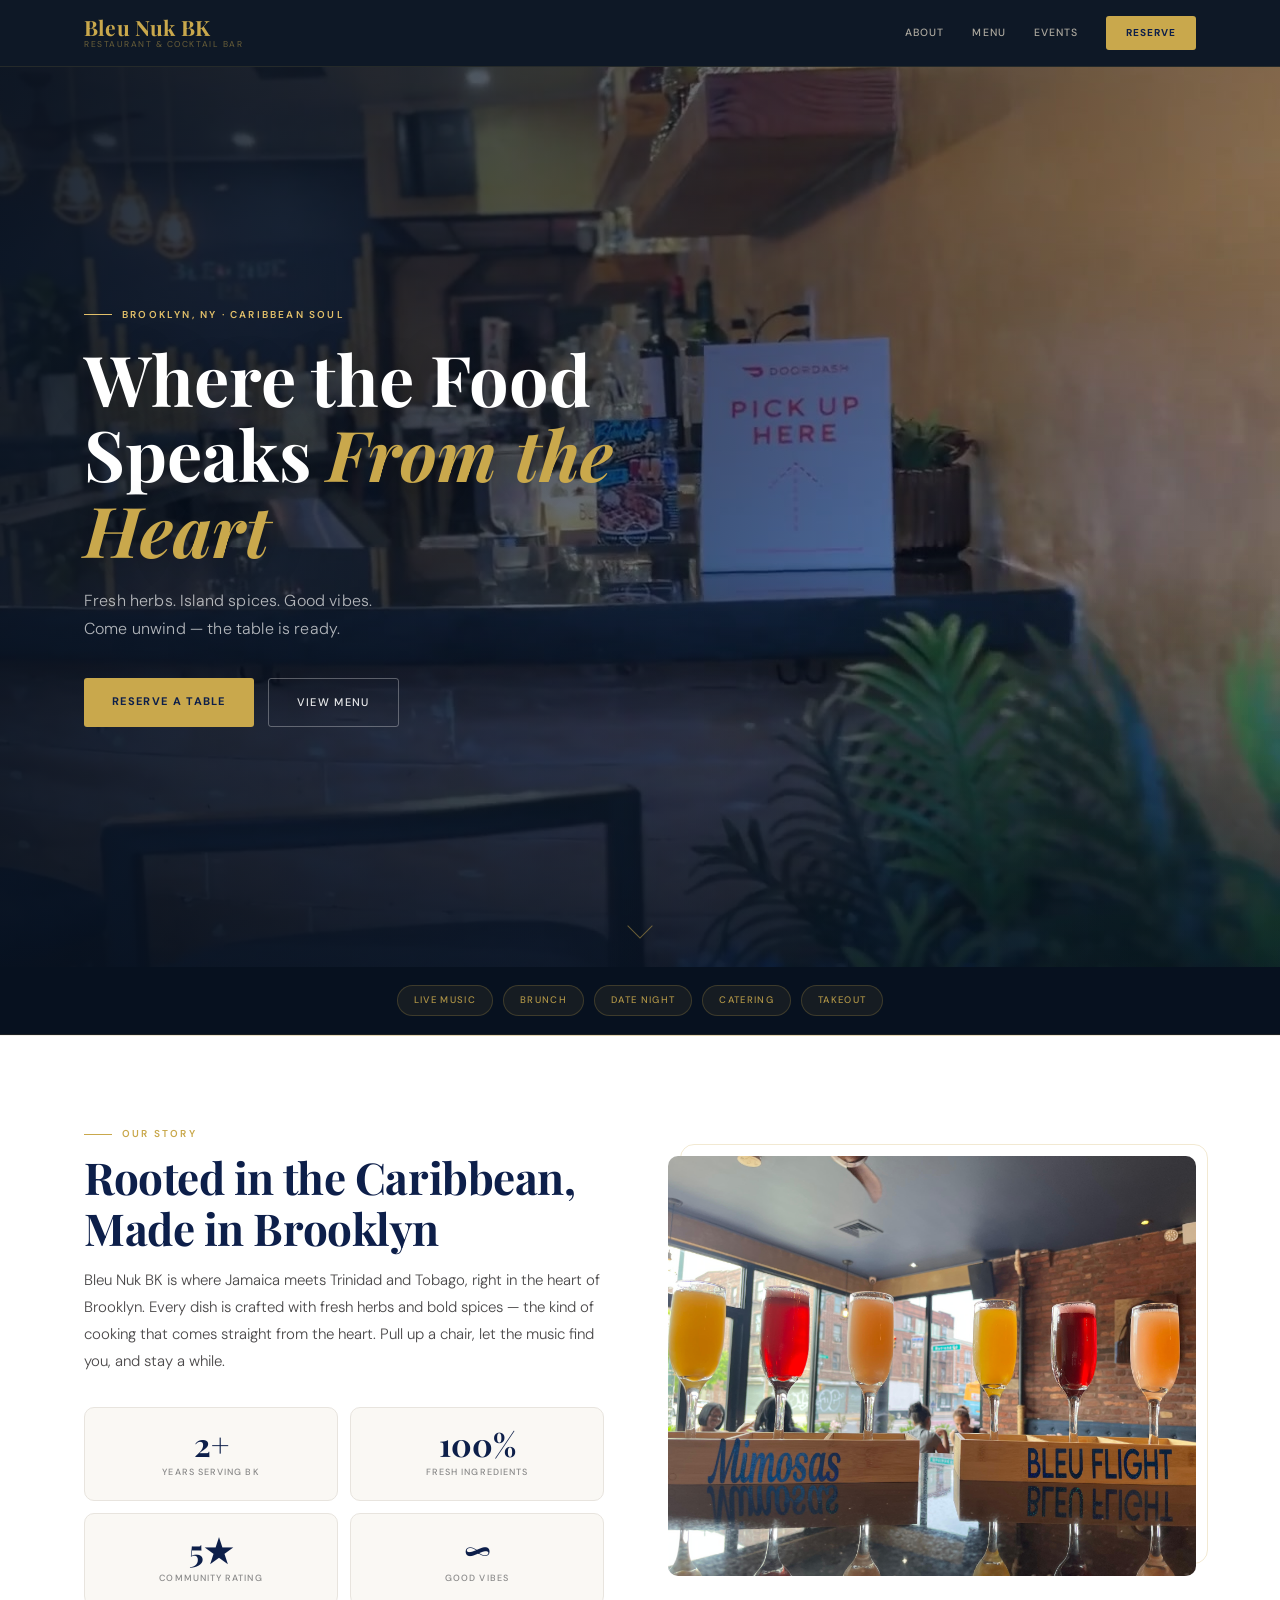
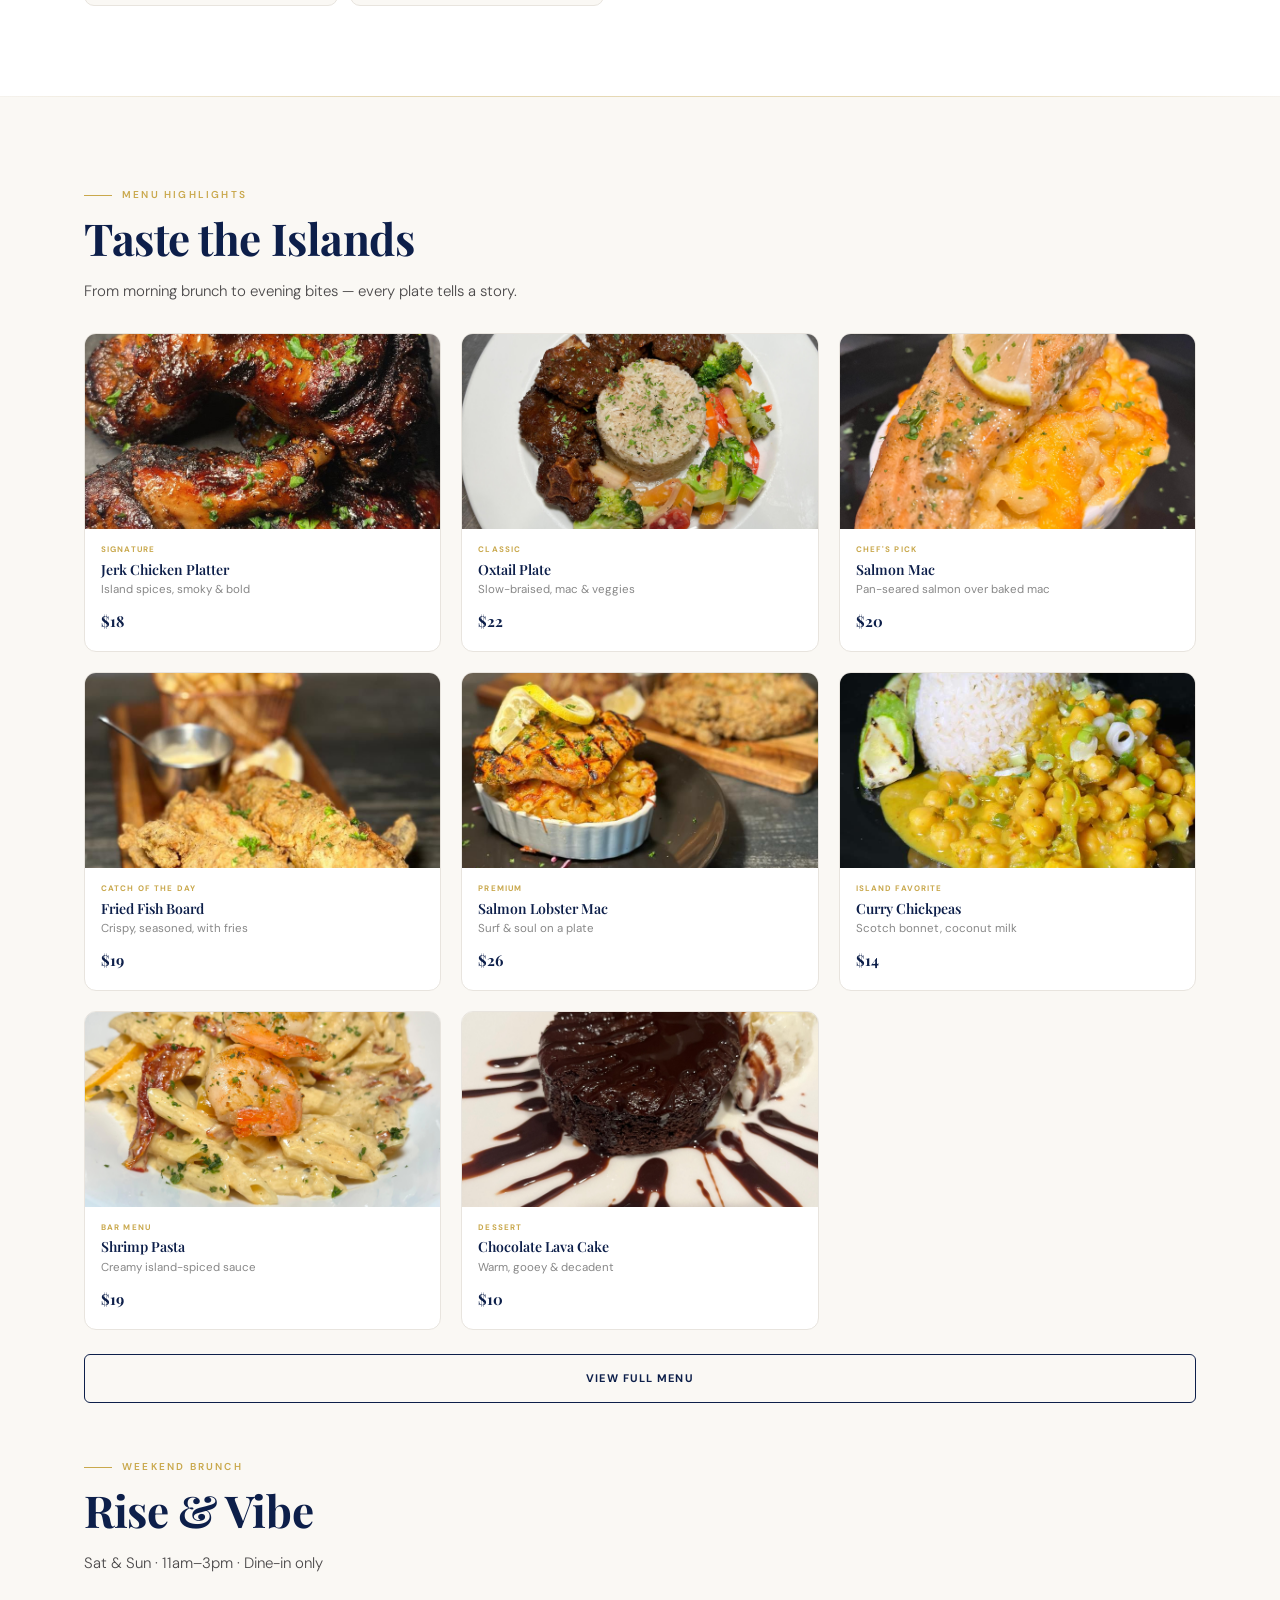
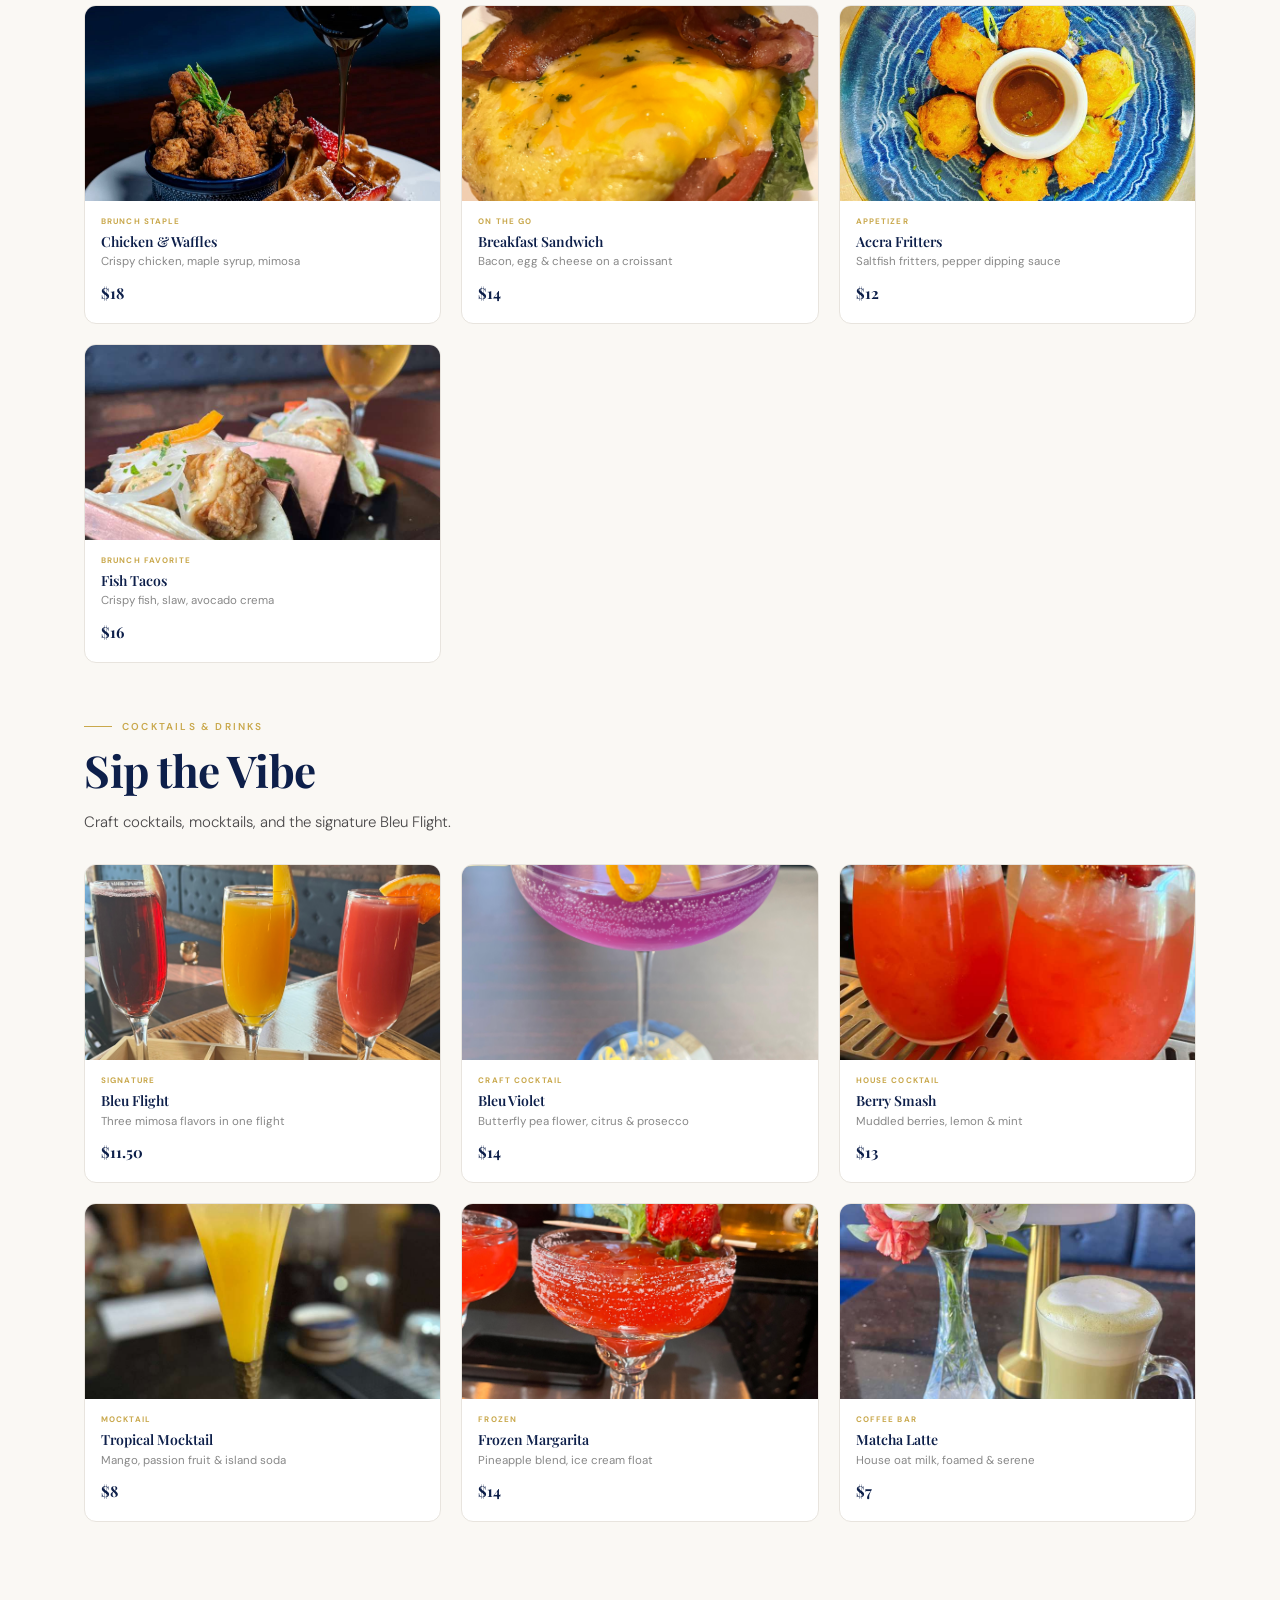
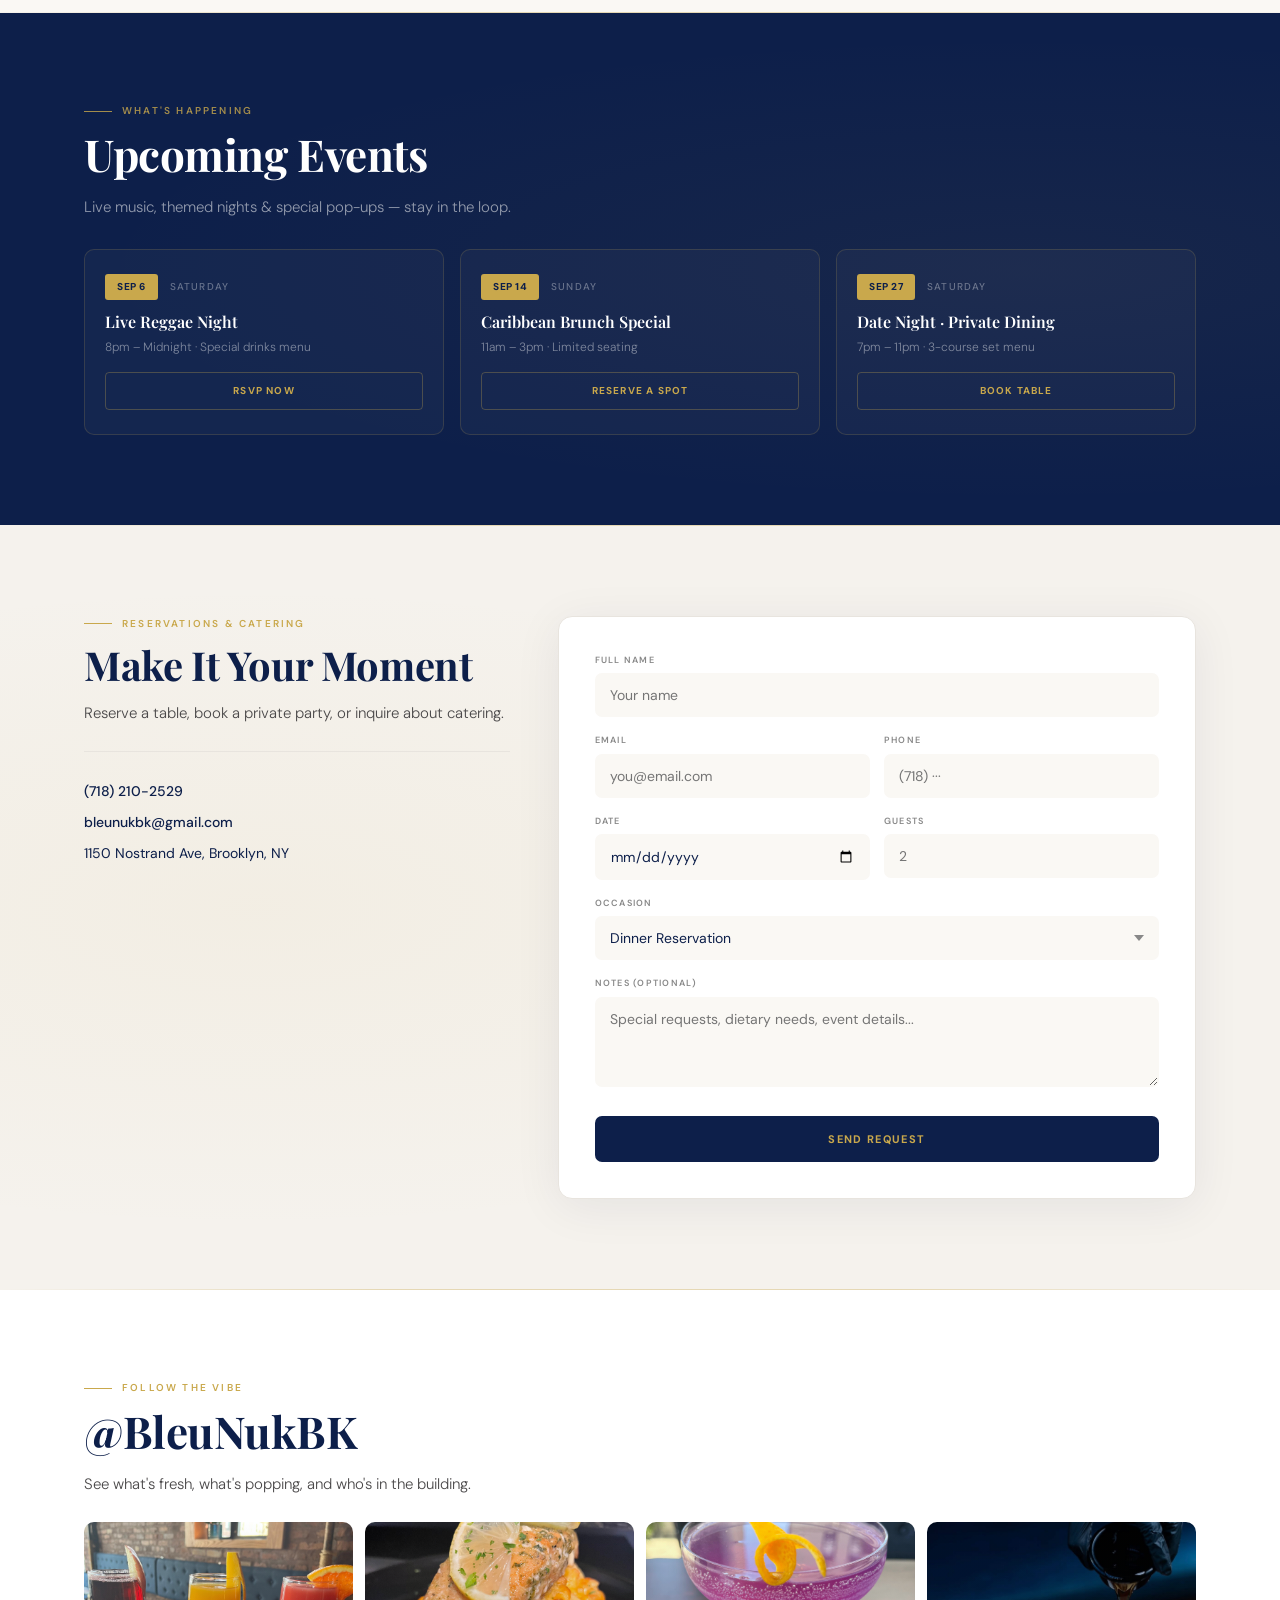
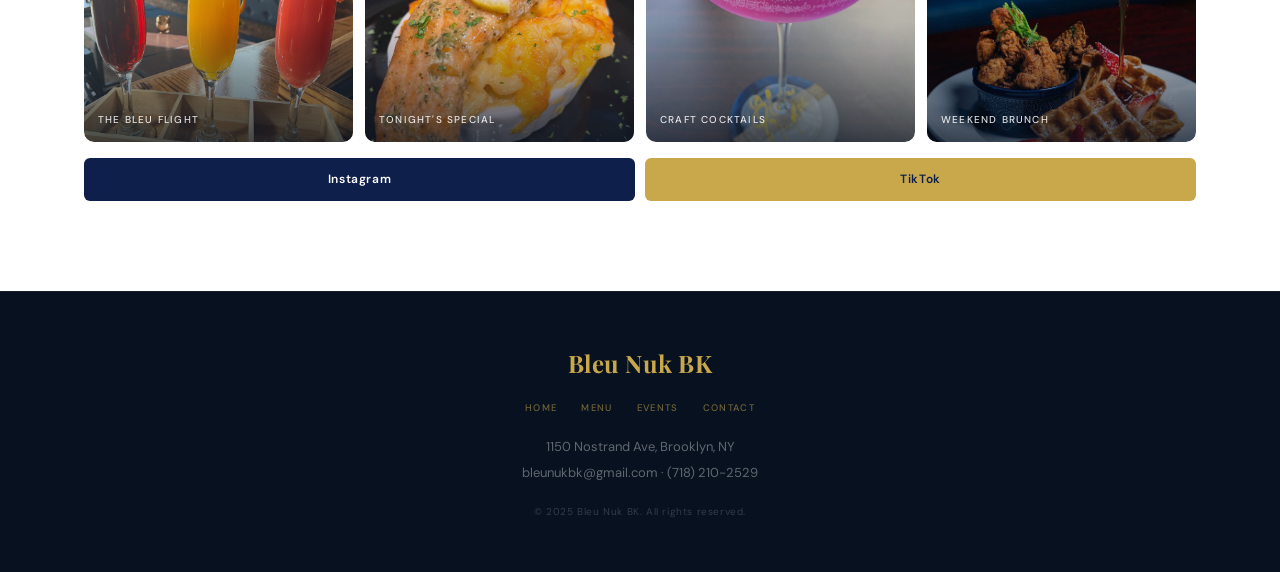
==== commit 0f24b7cc: "Remove Bread Pudding from menu Co-Authored-By: Claude Sonnet 4.6 <noreply@anthropic.com> Claude-Sess" ====
--- a/index.html
+++ b/index.html
@@ -197,16 +197,6 @@
           </div>
         </div>
 
-        <div class="mc">
-          <img class="mc-img" src="images/PHOTO-2026-06-13-22-19-06%202.jpg" alt="Bread Pudding" loading="lazy" onerror="this.style.display='none';this.nextElementSibling.style.display='flex'">
-          <div class="mc-img mc-img-placeholder" style="display:none"><div class="img-label">Bread Pudding</div></div>
-          <div class="mc-info">
-            <div class="mc-tag">Dessert</div>
-            <div class="mc-name">Bread Pudding</div>
-            <div class="mc-desc">Caramel drizzle, classic comfort</div>
-            <div class="mc-price">$9</div>
-          </div>
-        </div>
 
       </div>
       <a href="#book" class="view-btn">View Full Menu</a>
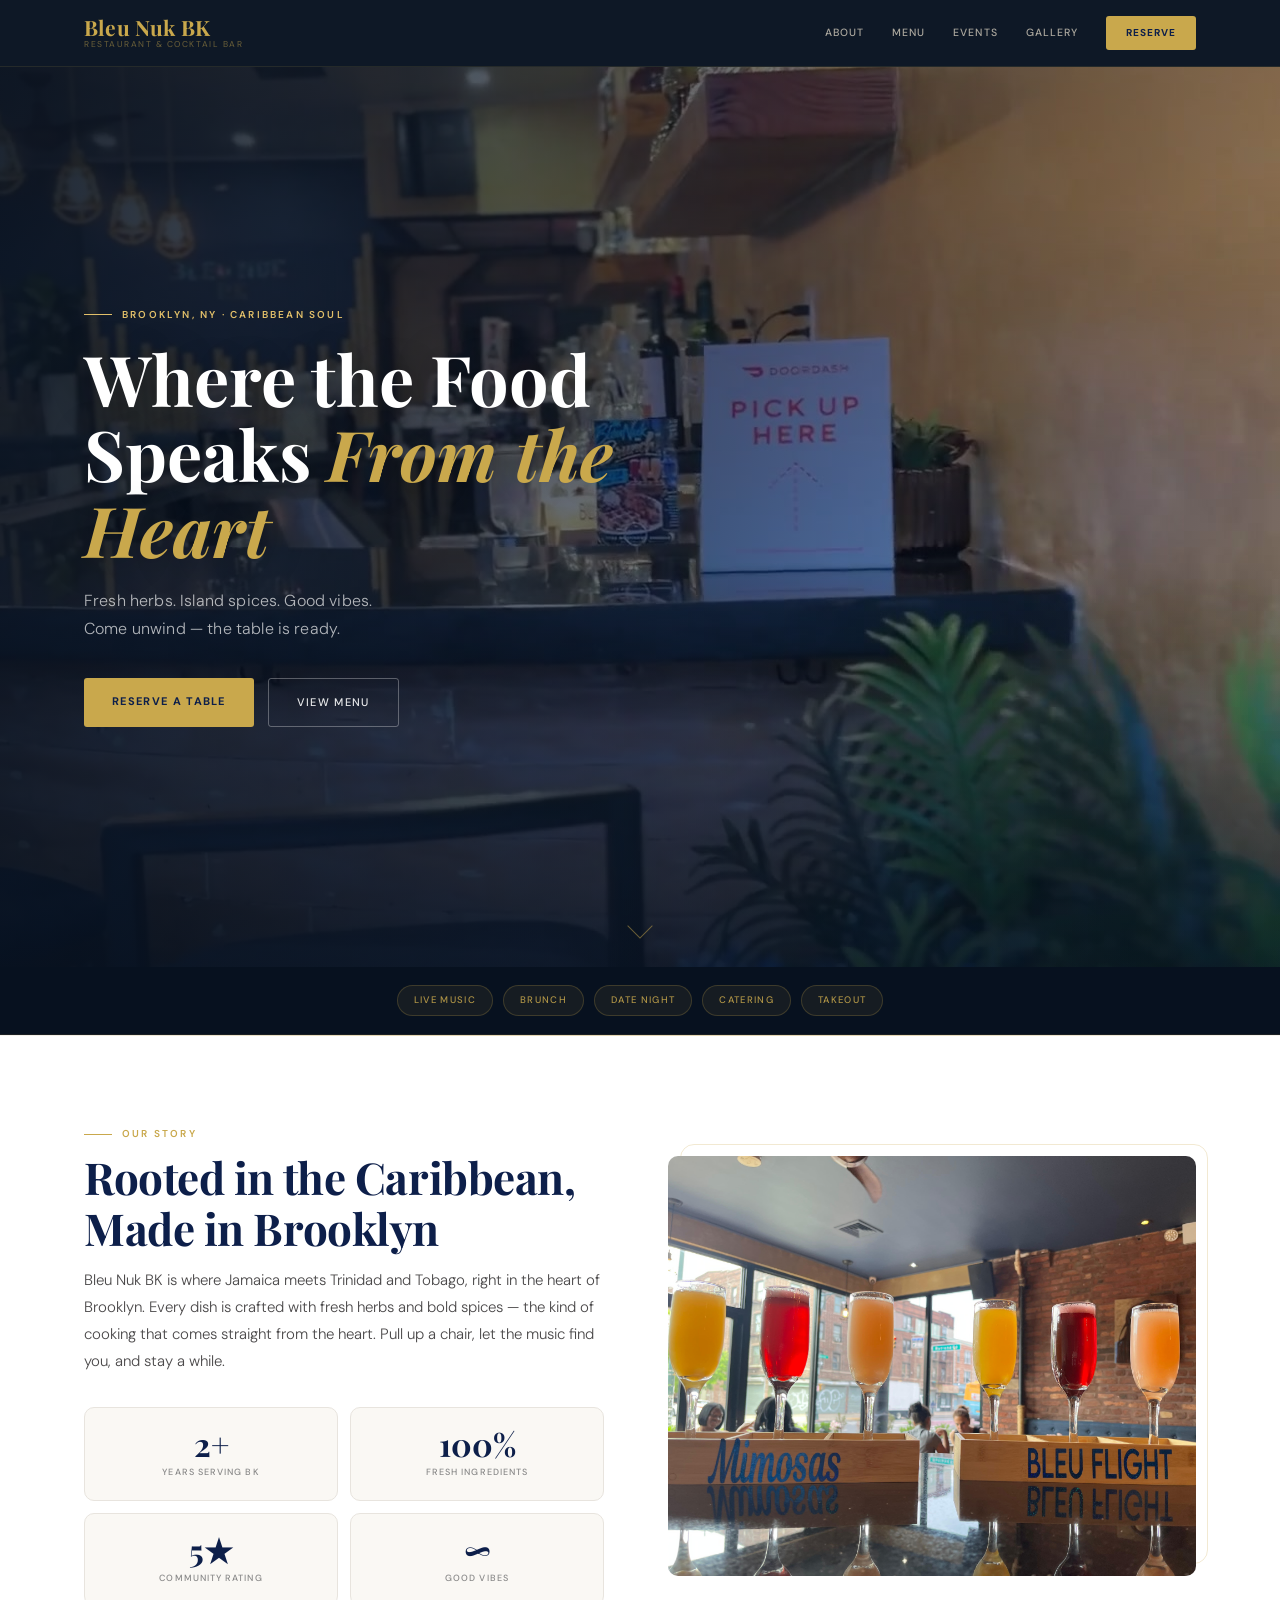
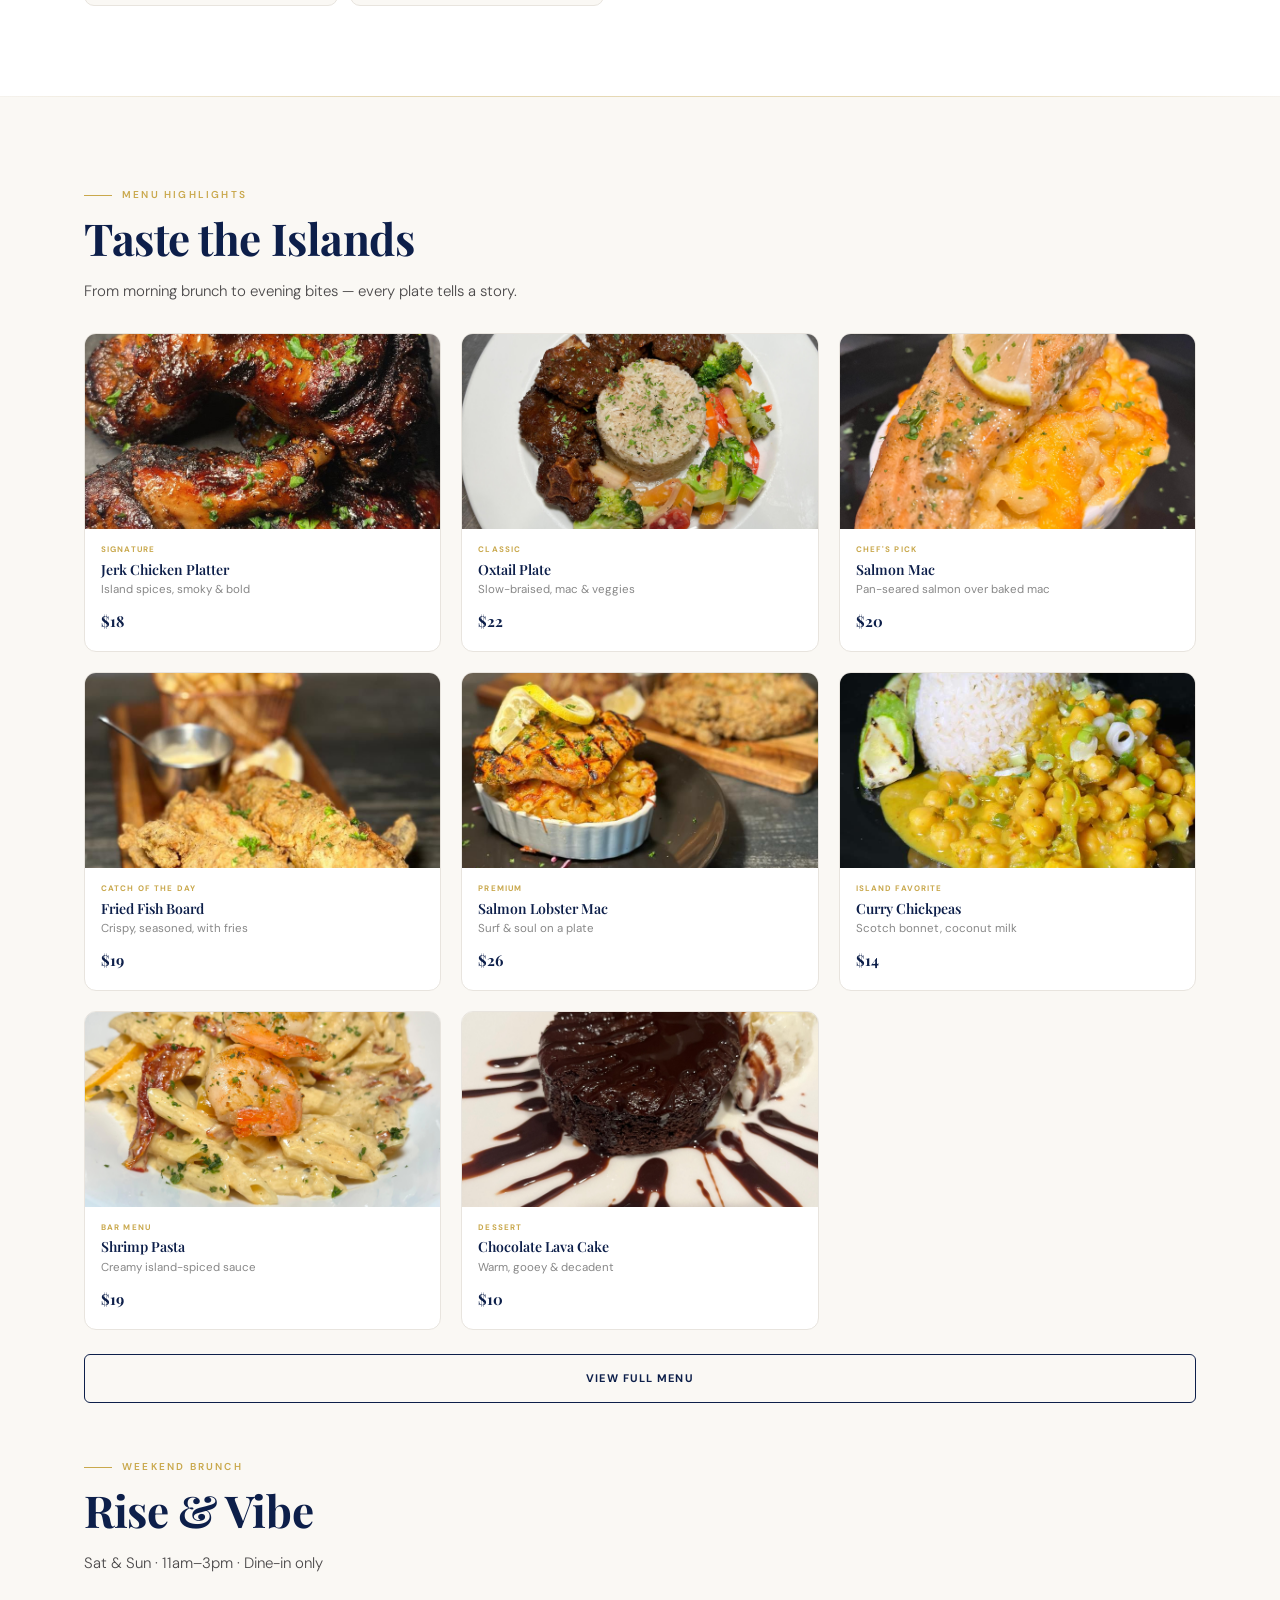
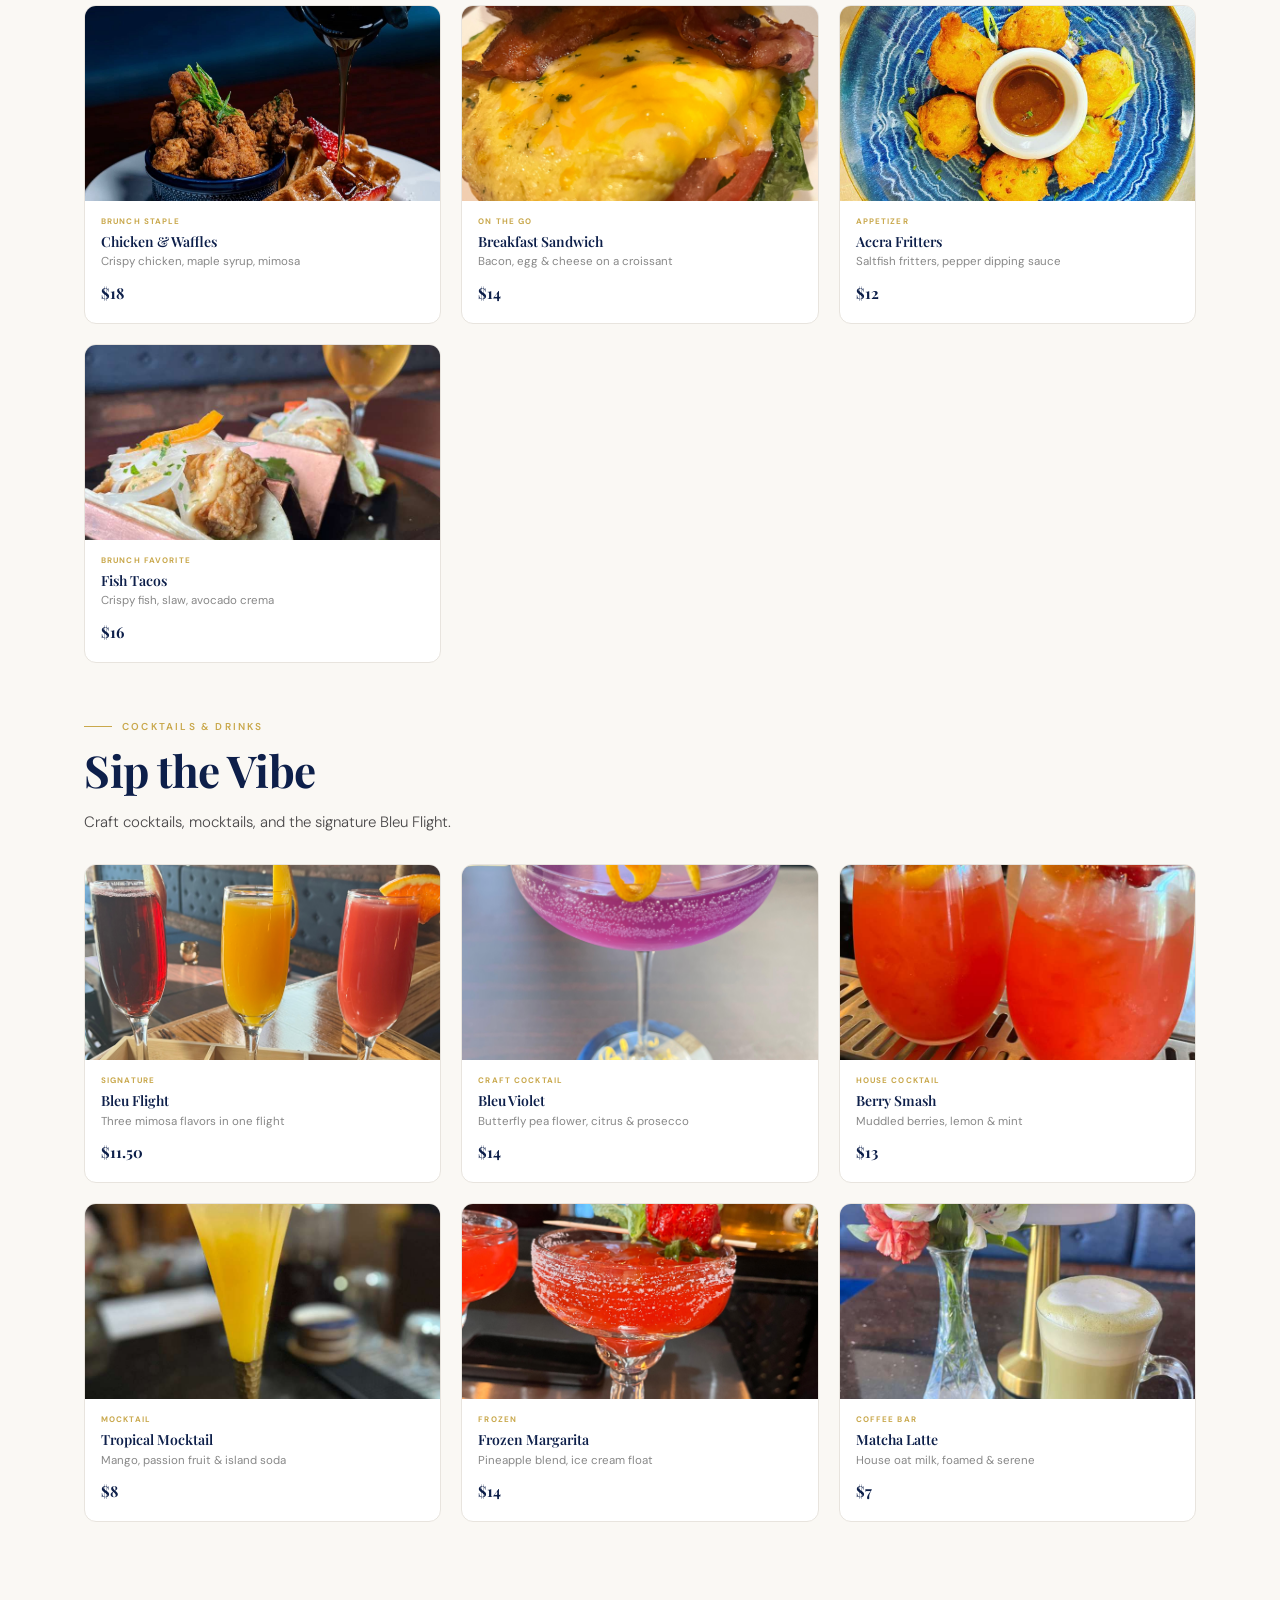
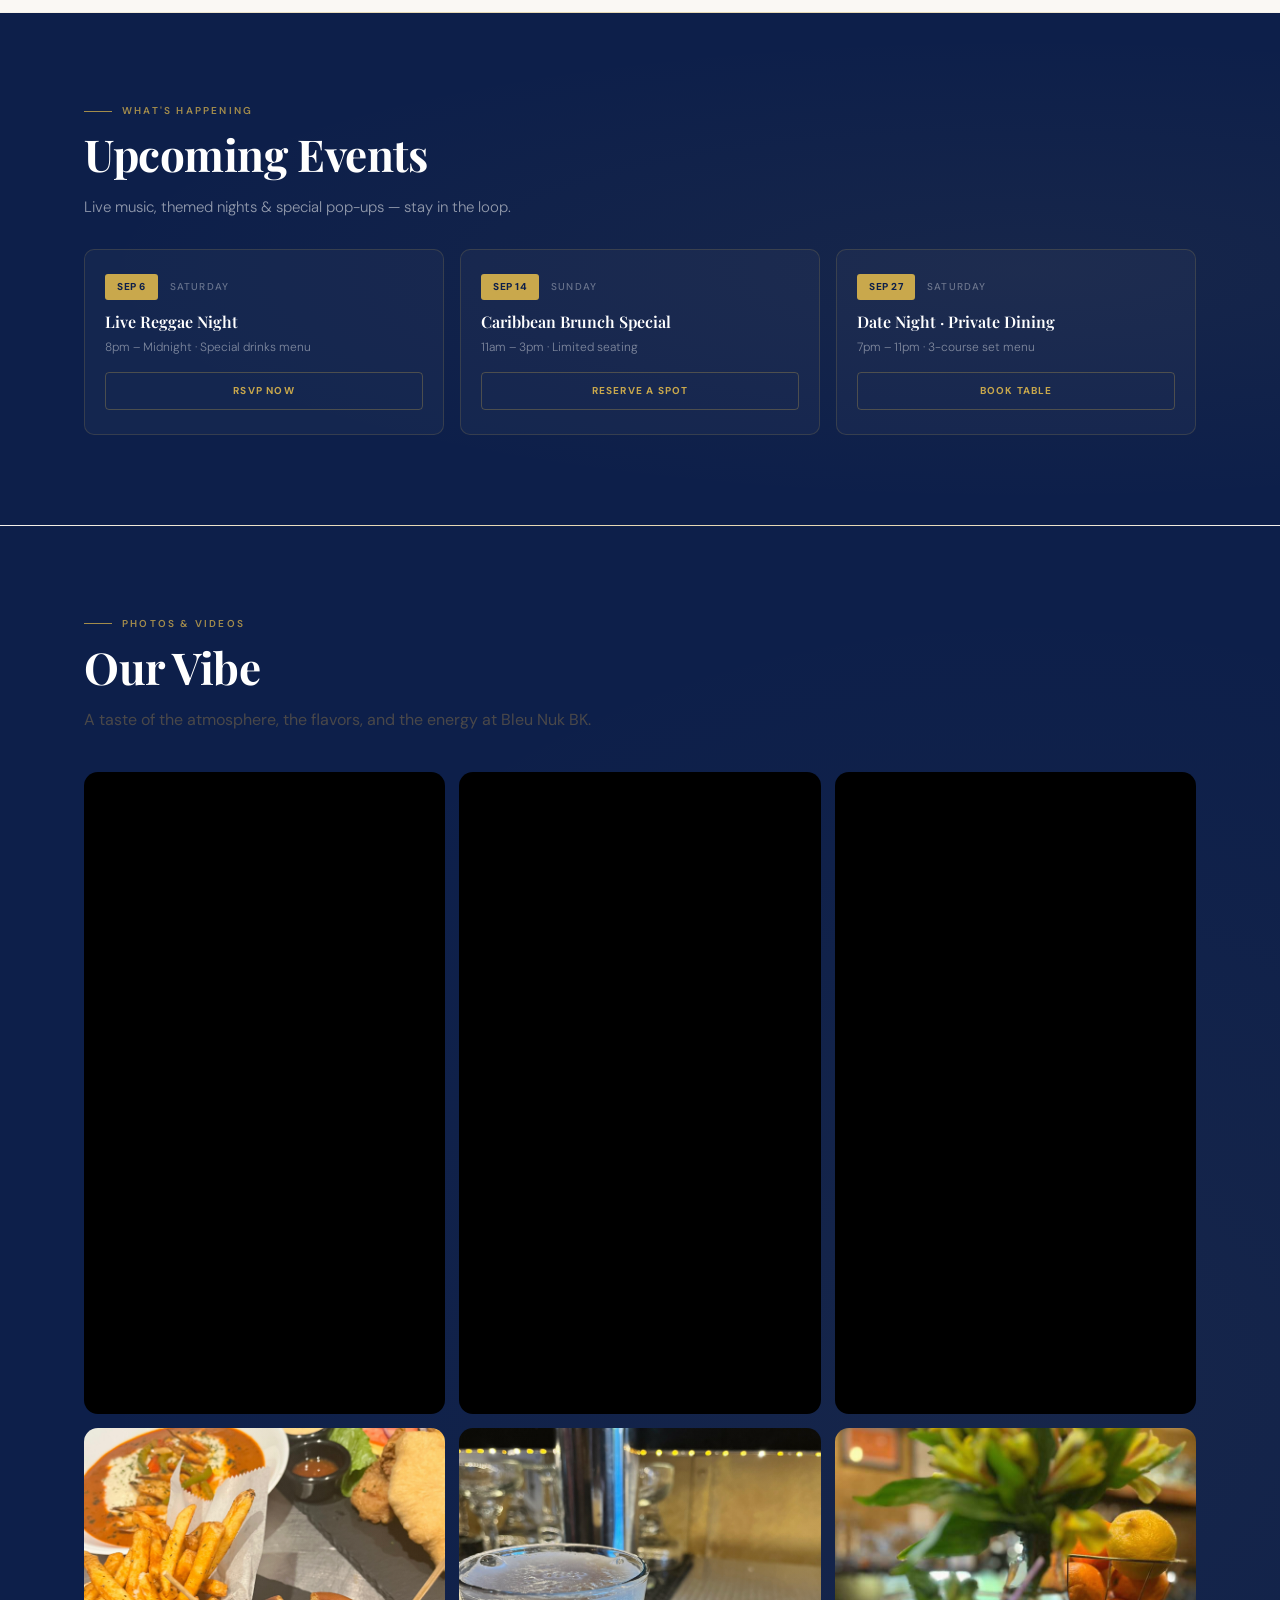
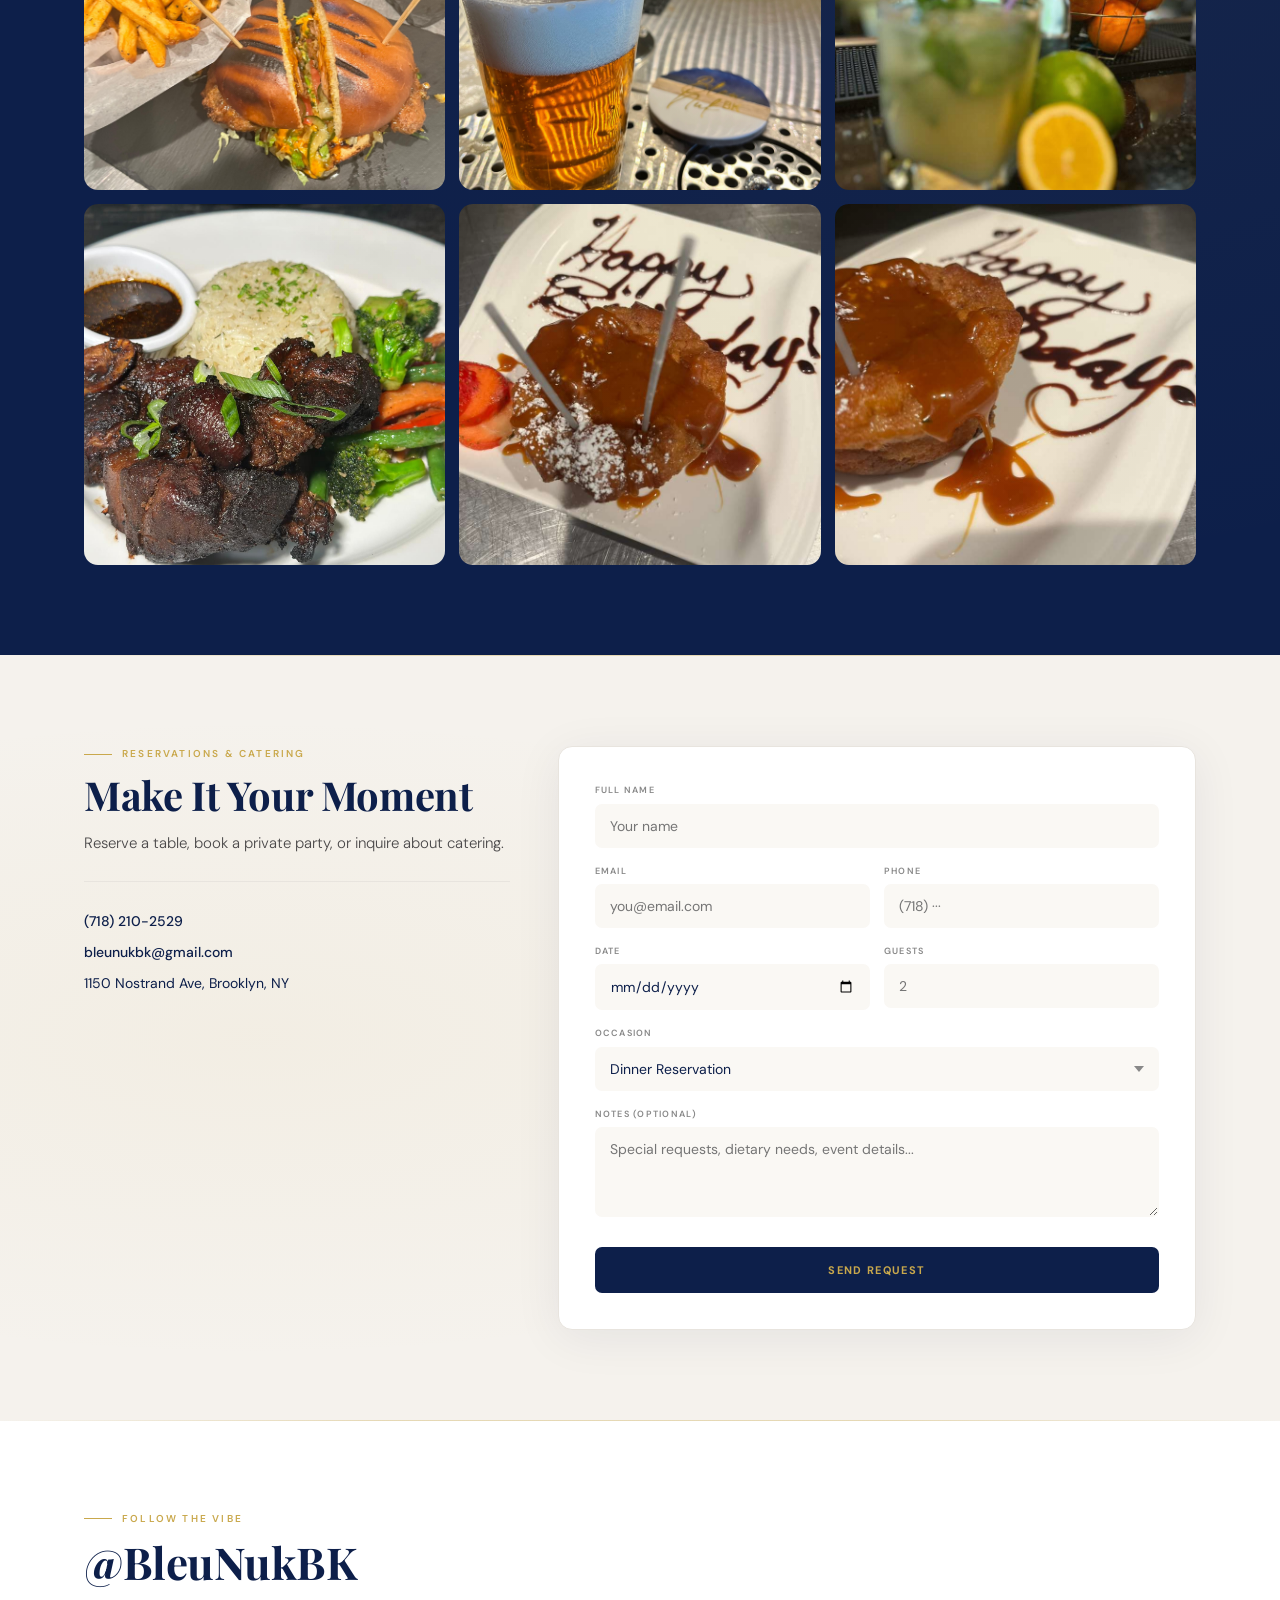
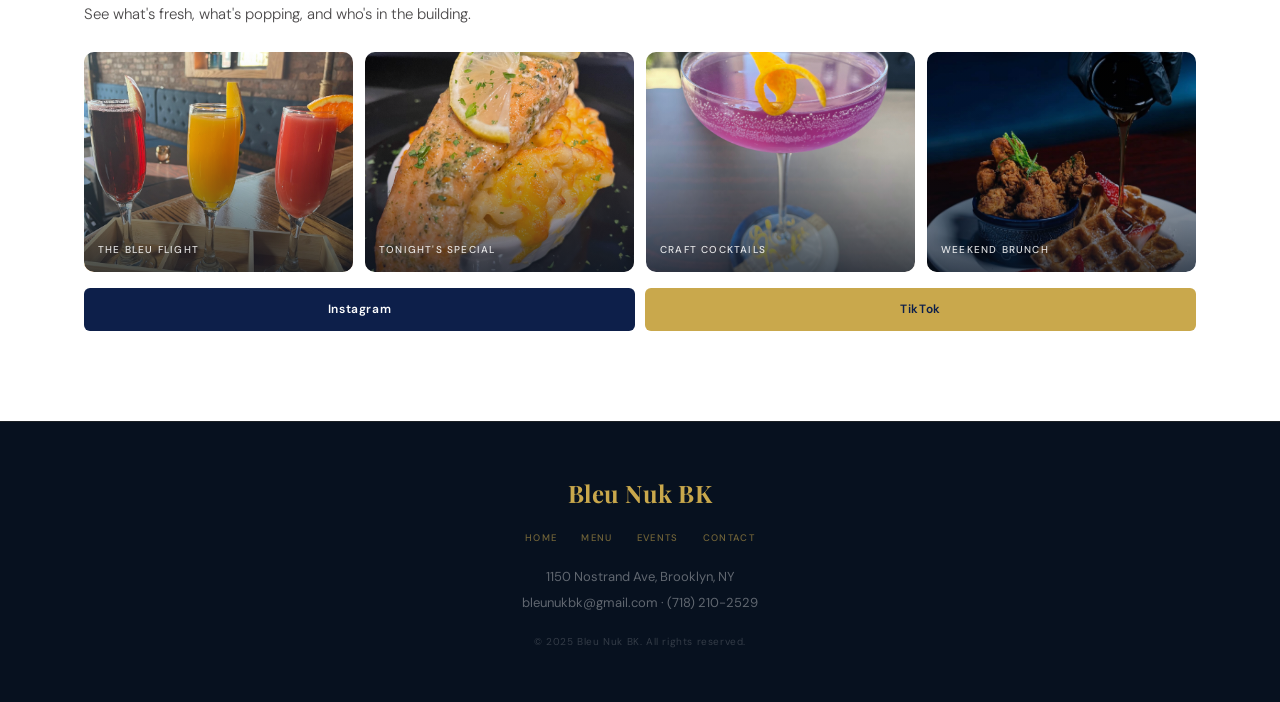
==== commit f61f7eed: "Add Gallery section with 3 autoplaying videos and 6 photos - Videos autoplay via IntersectionObserve" ====
--- a/index.html
+++ b/index.html
@@ -26,6 +26,7 @@
         <a href="#about">About</a>
         <a href="#menu">Menu</a>
         <a href="#events">Events</a>
+        <a href="#gallery">Gallery</a>
         <a href="#book" class="res">Reserve</a>
       </nav>
     </div>
@@ -369,6 +370,43 @@
           <a href="#book" class="ev-rsvp">Book Table</a>
         </div>
 
+      </div>
+    </div>
+  </section>
+  <div class="gold-line"></div>
+
+  <!-- GALLERY -->
+  <section class="sec sec-dk" id="gallery">
+    <div class="container">
+      <p class="lbl">Photos &amp; Videos</p>
+      <h2>Our Vibe</h2>
+      <p class="sec-sub">A taste of the atmosphere, the flavors, and the energy at Bleu Nuk BK.</p>
+
+      <div class="gallery-videos">
+        <div class="gv-item">
+          <video autoplay muted loop playsinline webkit-playsinline preload="auto">
+            <source src="images/VIDEO-2026-06-13-22-18-11%203.mp4" type="video/mp4">
+          </video>
+        </div>
+        <div class="gv-item">
+          <video autoplay muted loop playsinline webkit-playsinline preload="auto">
+            <source src="images/VIDEO-2026-06-13-22-18-46.mp4" type="video/mp4">
+          </video>
+        </div>
+        <div class="gv-item">
+          <video autoplay muted loop playsinline webkit-playsinline preload="auto">
+            <source src="images/VIDEO-2026-06-13-22-18-55.mp4" type="video/mp4">
+          </video>
+        </div>
+      </div>
+
+      <div class="gallery-photos">
+        <img src="images/PHOTO-2026-06-13-22-18-11%2041.jpg" alt="Bleu Nuk BK" loading="lazy" class="gp-img">
+        <img src="images/PHOTO-2026-06-13-22-18-20%2022.jpg" alt="Bleu Nuk BK" loading="lazy" class="gp-img">
+        <img src="images/PHOTO-2026-06-13-22-18-20%2024.jpg" alt="Bleu Nuk BK" loading="lazy" class="gp-img">
+        <img src="images/PHOTO-2026-06-13-22-18-55%205.jpg" alt="Bleu Nuk BK" loading="lazy" class="gp-img">
+        <img src="images/PHOTO-2026-06-13-22-19-06.jpg" alt="Bleu Nuk BK" loading="lazy" class="gp-img">
+        <img src="images/PHOTO-2026-06-13-22-19-07%202.jpg" alt="Bleu Nuk BK" loading="lazy" class="gp-img">
       </div>
     </div>
   </section>
--- a/styles.css
+++ b/styles.css
@@ -1127,3 +1127,56 @@
   from { transform: scale(.92); opacity: 0; }
   to   { transform: scale(1);   opacity: 1; }
 }
+
+/* ── GALLERY ─────────────────────────────────────── */
+.gallery-videos {
+  display: grid;
+  grid-template-columns: repeat(3, 1fr);
+  gap: 14px;
+  margin: 40px 0 14px;
+}
+
+.gv-item {
+  border-radius: 14px;
+  overflow: hidden;
+  aspect-ratio: 9 / 16;
+  background: #000;
+  position: relative;
+}
+
+.gv-item video {
+  width: 100%;
+  height: 100%;
+  object-fit: cover;
+  display: block;
+}
+
+.gallery-photos {
+  display: grid;
+  grid-template-columns: repeat(3, 1fr);
+  gap: 14px;
+}
+
+.gp-img {
+  width: 100%;
+  aspect-ratio: 1 / 1;
+  object-fit: cover;
+  border-radius: 14px;
+  display: block;
+  cursor: zoom-in;
+  transition: transform .4s ease, box-shadow .4s ease;
+}
+
+.gp-img:hover {
+  transform: scale(1.03);
+  box-shadow: 0 12px 40px rgba(0,0,0,.5);
+}
+
+@media (max-width: 700px) {
+  .gallery-videos {
+    grid-template-columns: 1fr;
+  }
+  .gallery-photos {
+    grid-template-columns: repeat(2, 1fr);
+  }
+}
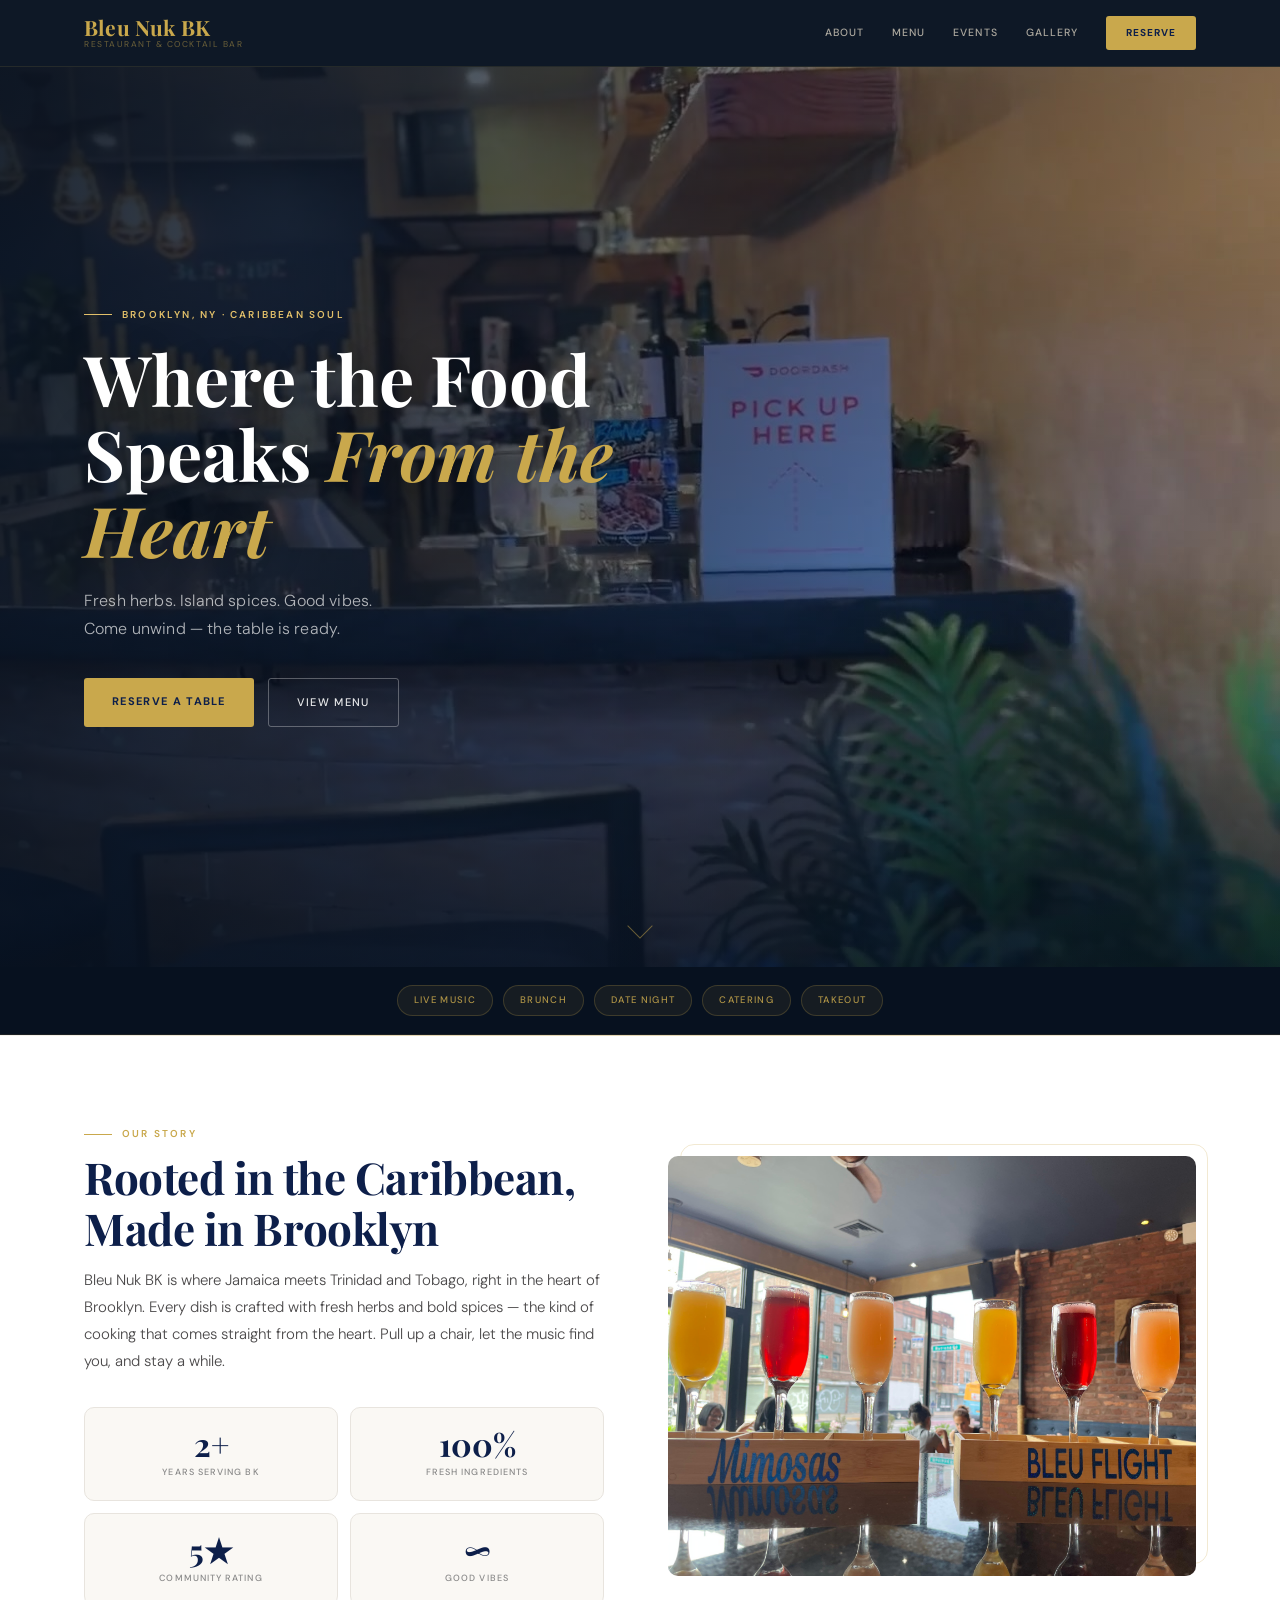
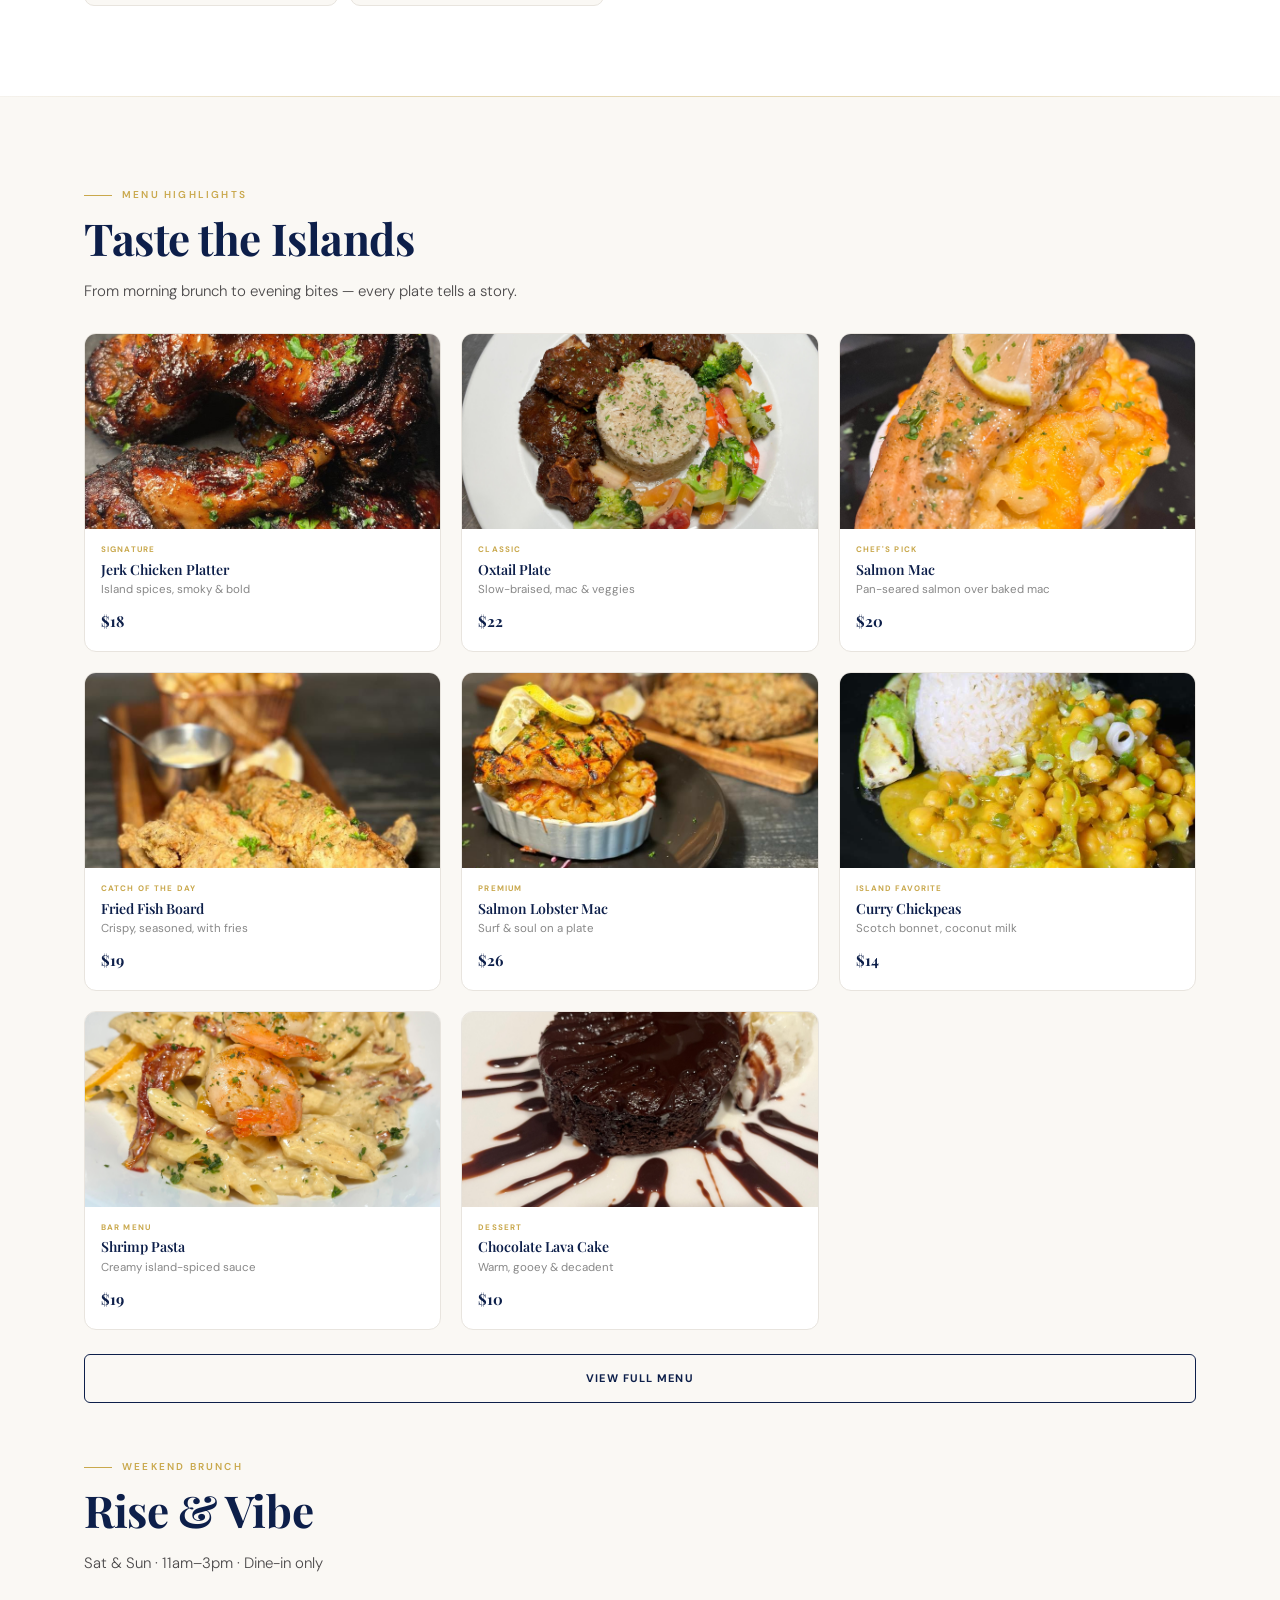
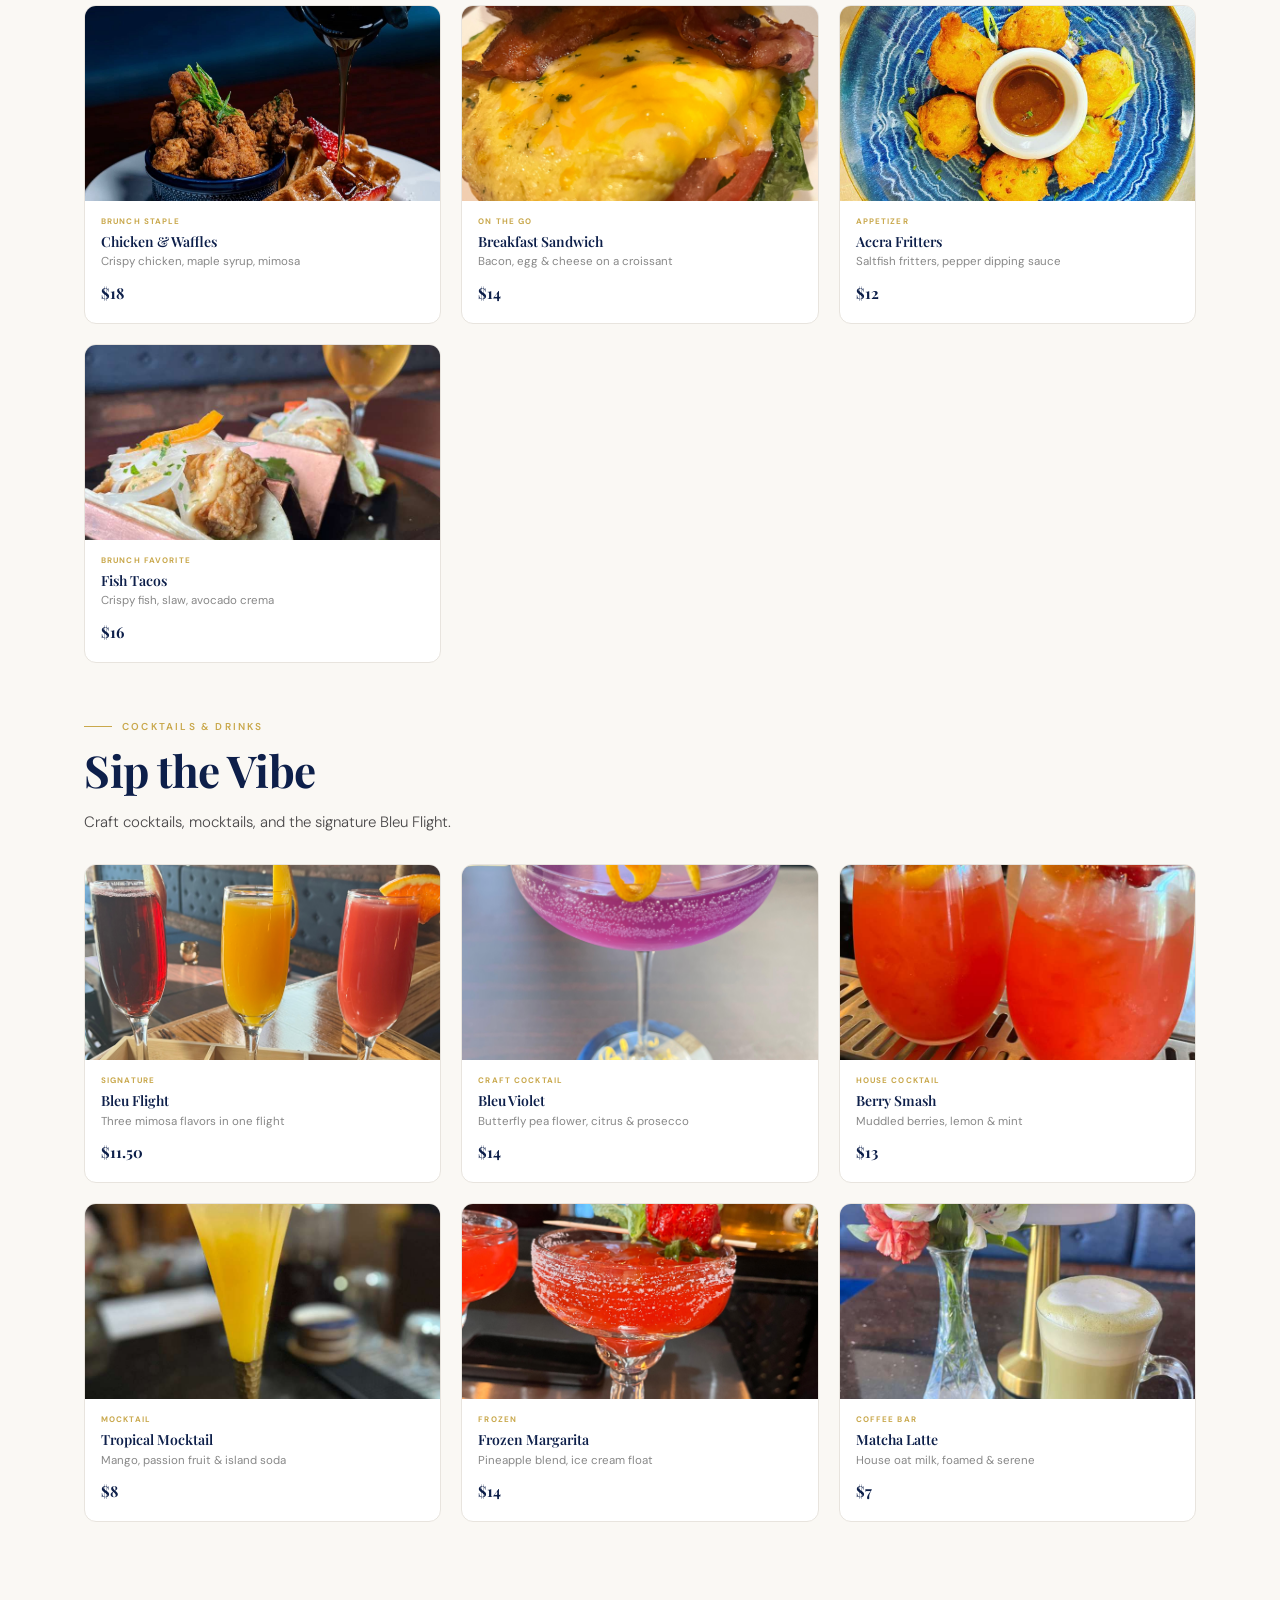
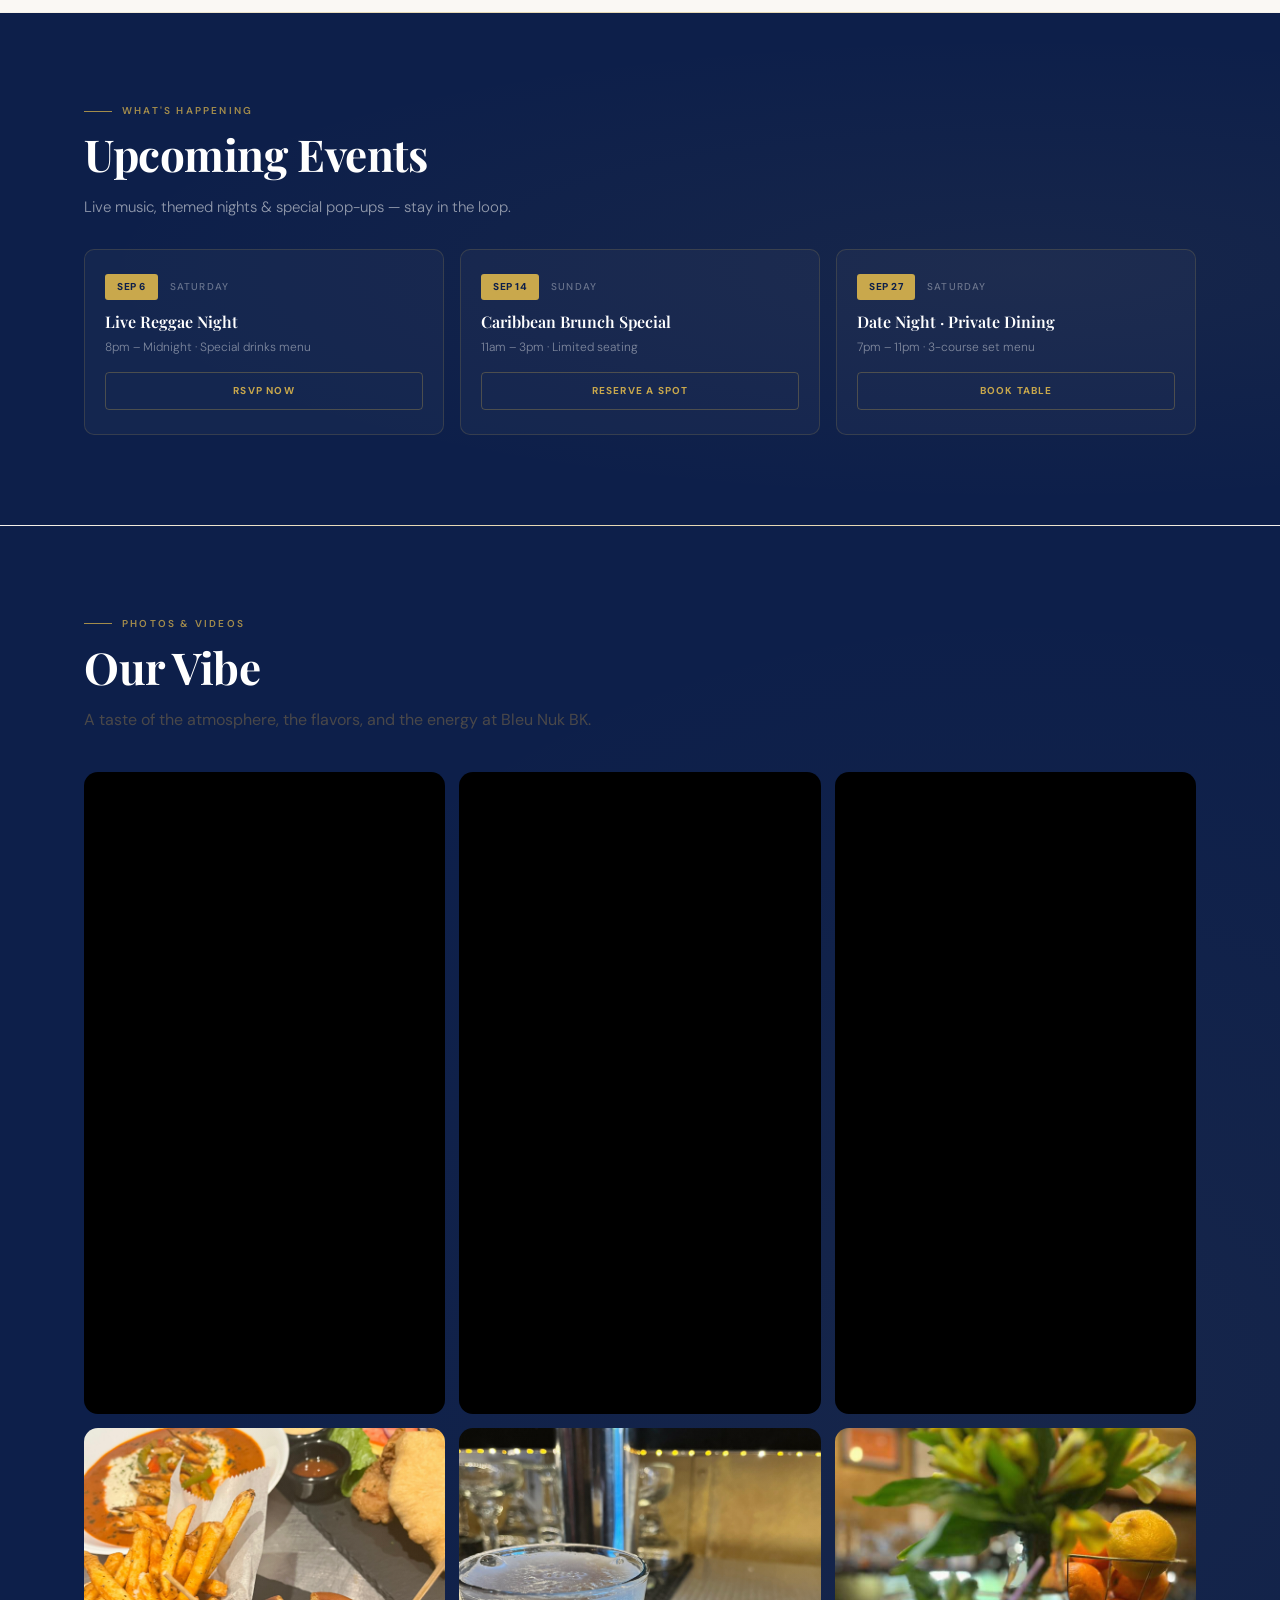
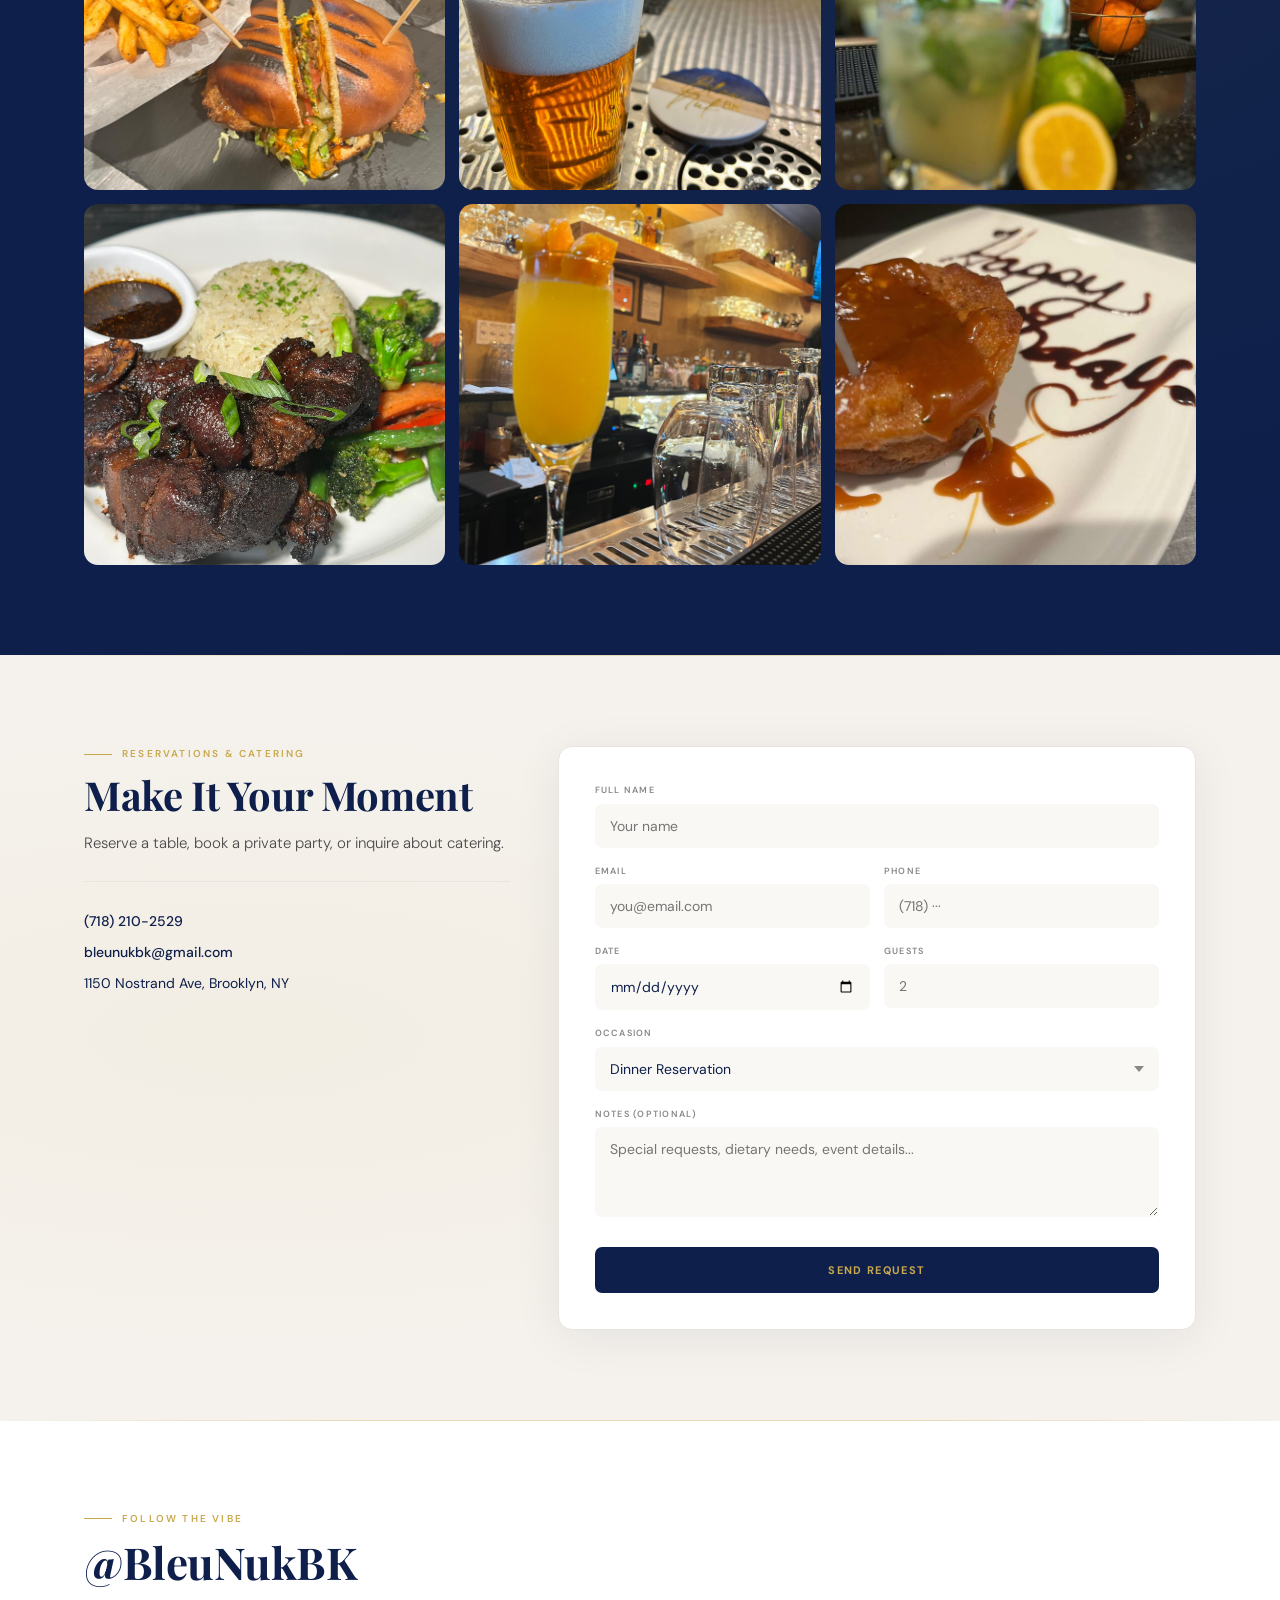
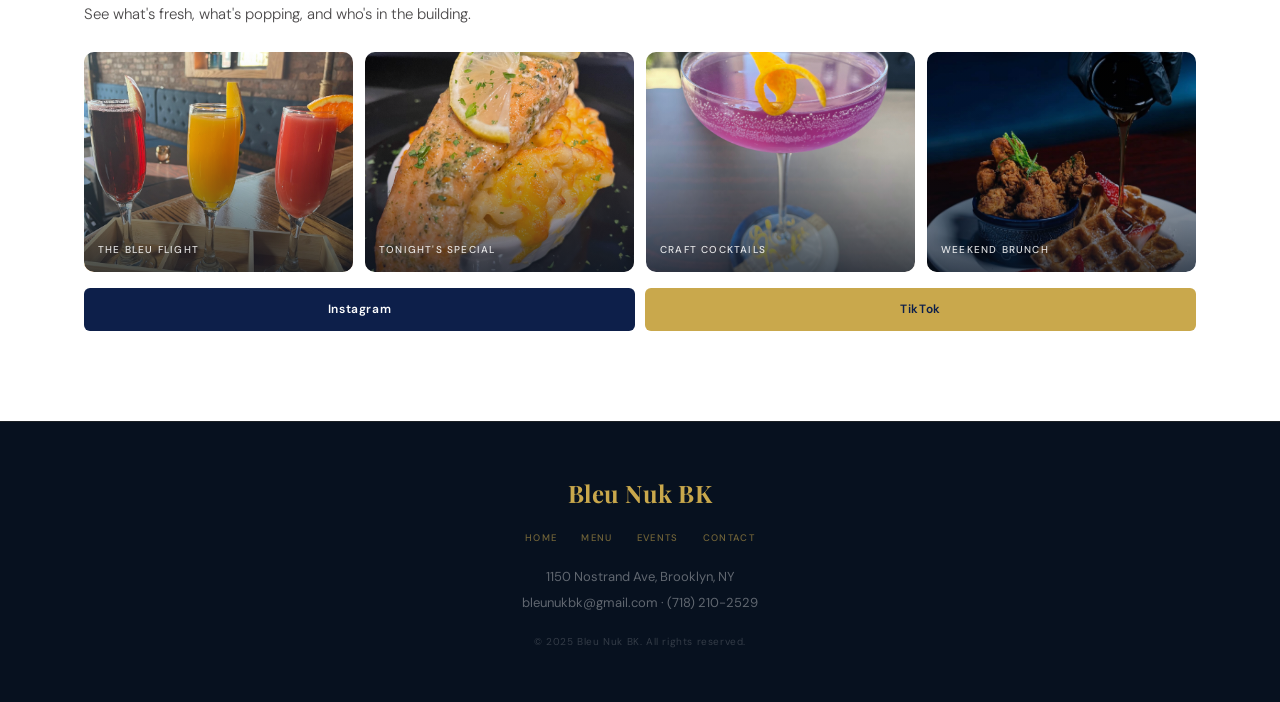
==== commit 7fc9a4e5: "Replace duplicate bread pudding photo in gallery Co-Authored-By: Claude Sonnet 4.6 <noreply@anthropi" ====
--- a/index.html
+++ b/index.html
@@ -405,7 +405,7 @@
         <img src="images/PHOTO-2026-06-13-22-18-20%2022.jpg" alt="Bleu Nuk BK" loading="lazy" class="gp-img">
         <img src="images/PHOTO-2026-06-13-22-18-20%2024.jpg" alt="Bleu Nuk BK" loading="lazy" class="gp-img">
         <img src="images/PHOTO-2026-06-13-22-18-55%205.jpg" alt="Bleu Nuk BK" loading="lazy" class="gp-img">
-        <img src="images/PHOTO-2026-06-13-22-19-06.jpg" alt="Bleu Nuk BK" loading="lazy" class="gp-img">
+        <img src="images/PHOTO-2026-06-13-22-18-20%2023.jpg" alt="Bleu Nuk BK" loading="lazy" class="gp-img">
         <img src="images/PHOTO-2026-06-13-22-19-07%202.jpg" alt="Bleu Nuk BK" loading="lazy" class="gp-img">
       </div>
     </div>
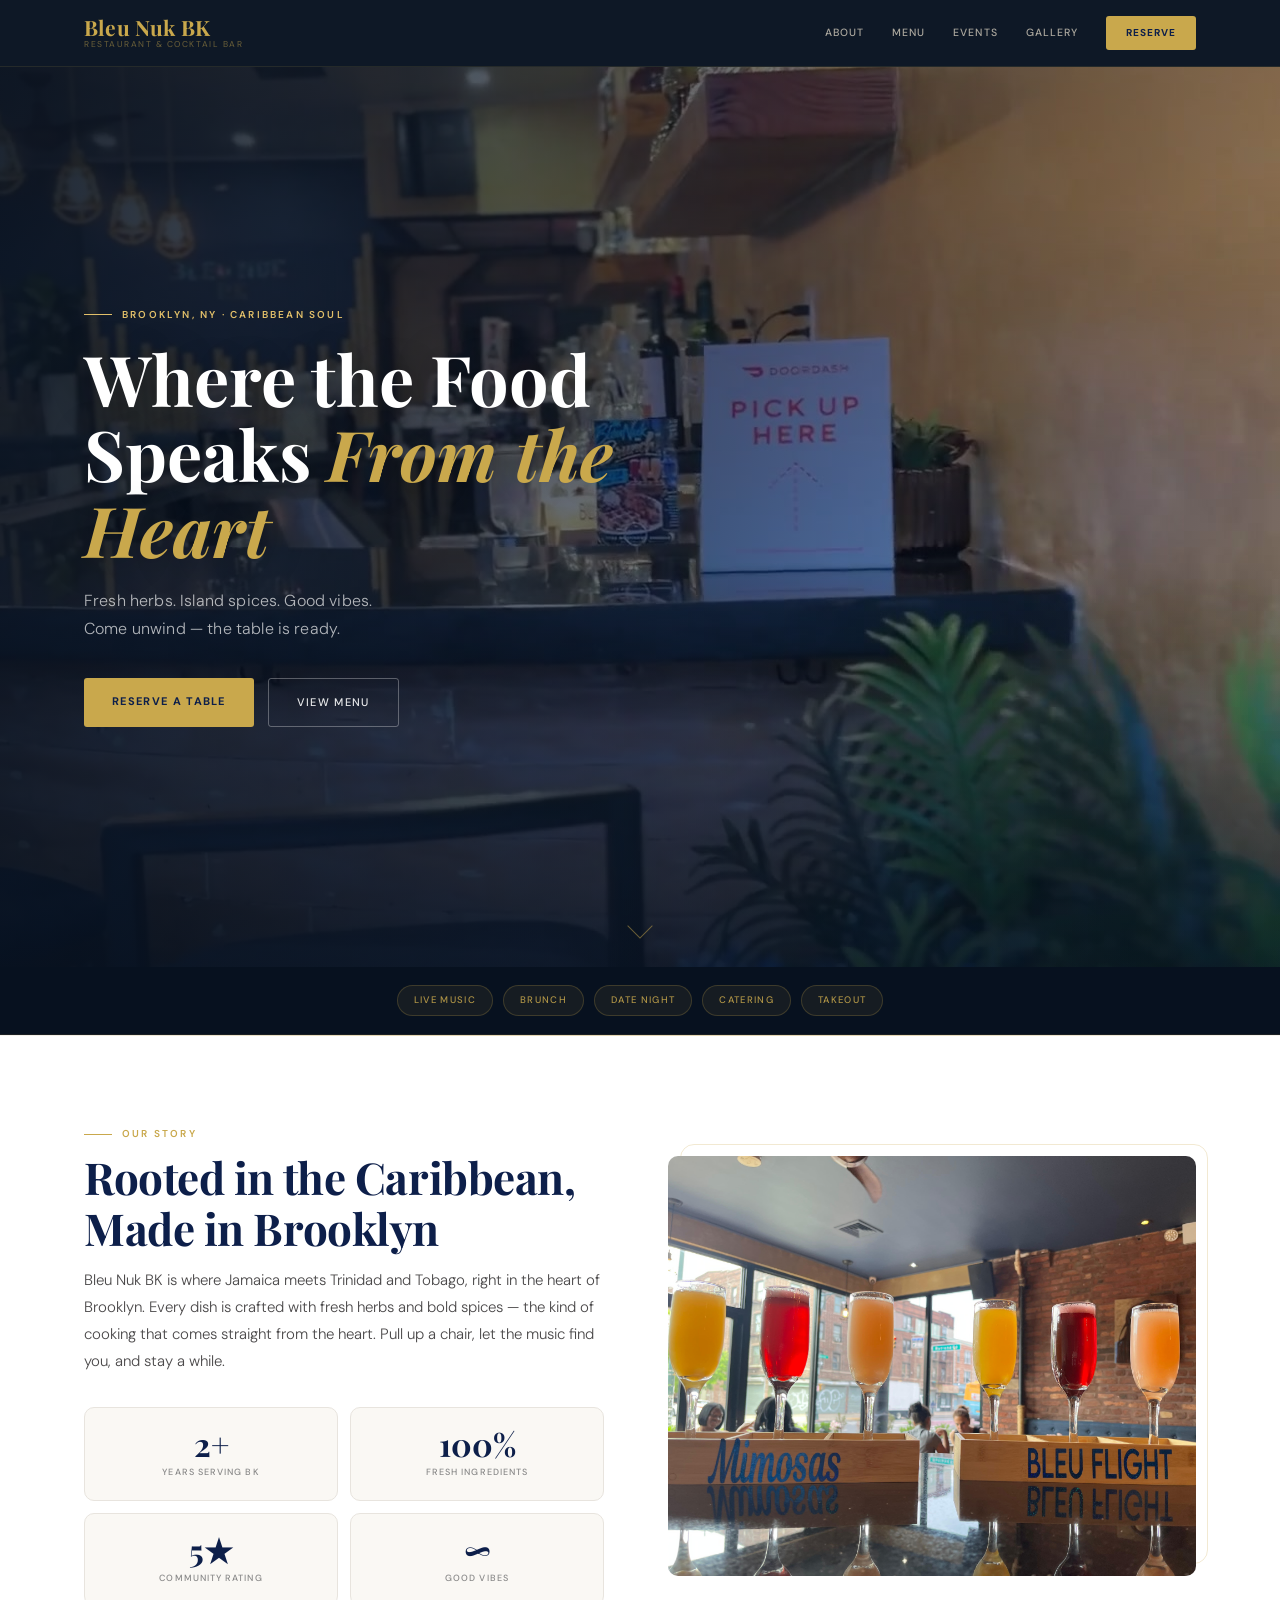
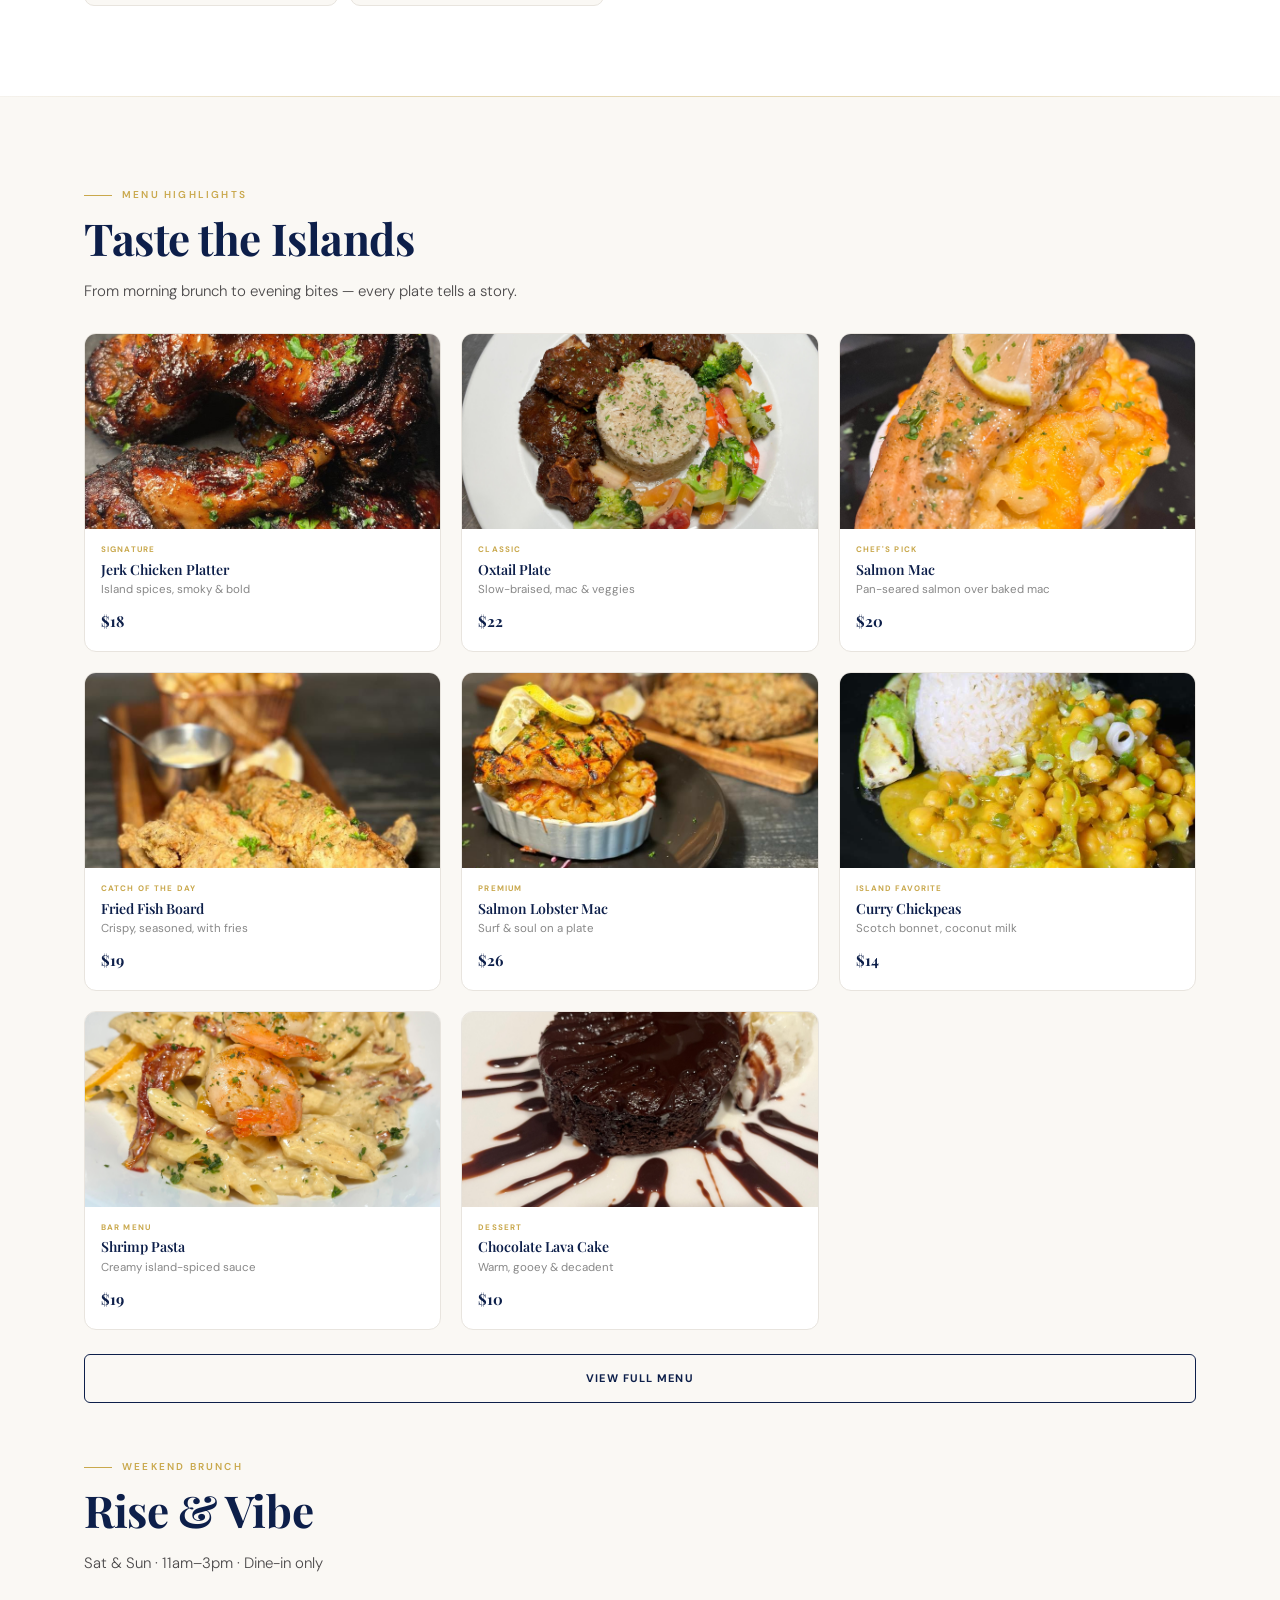
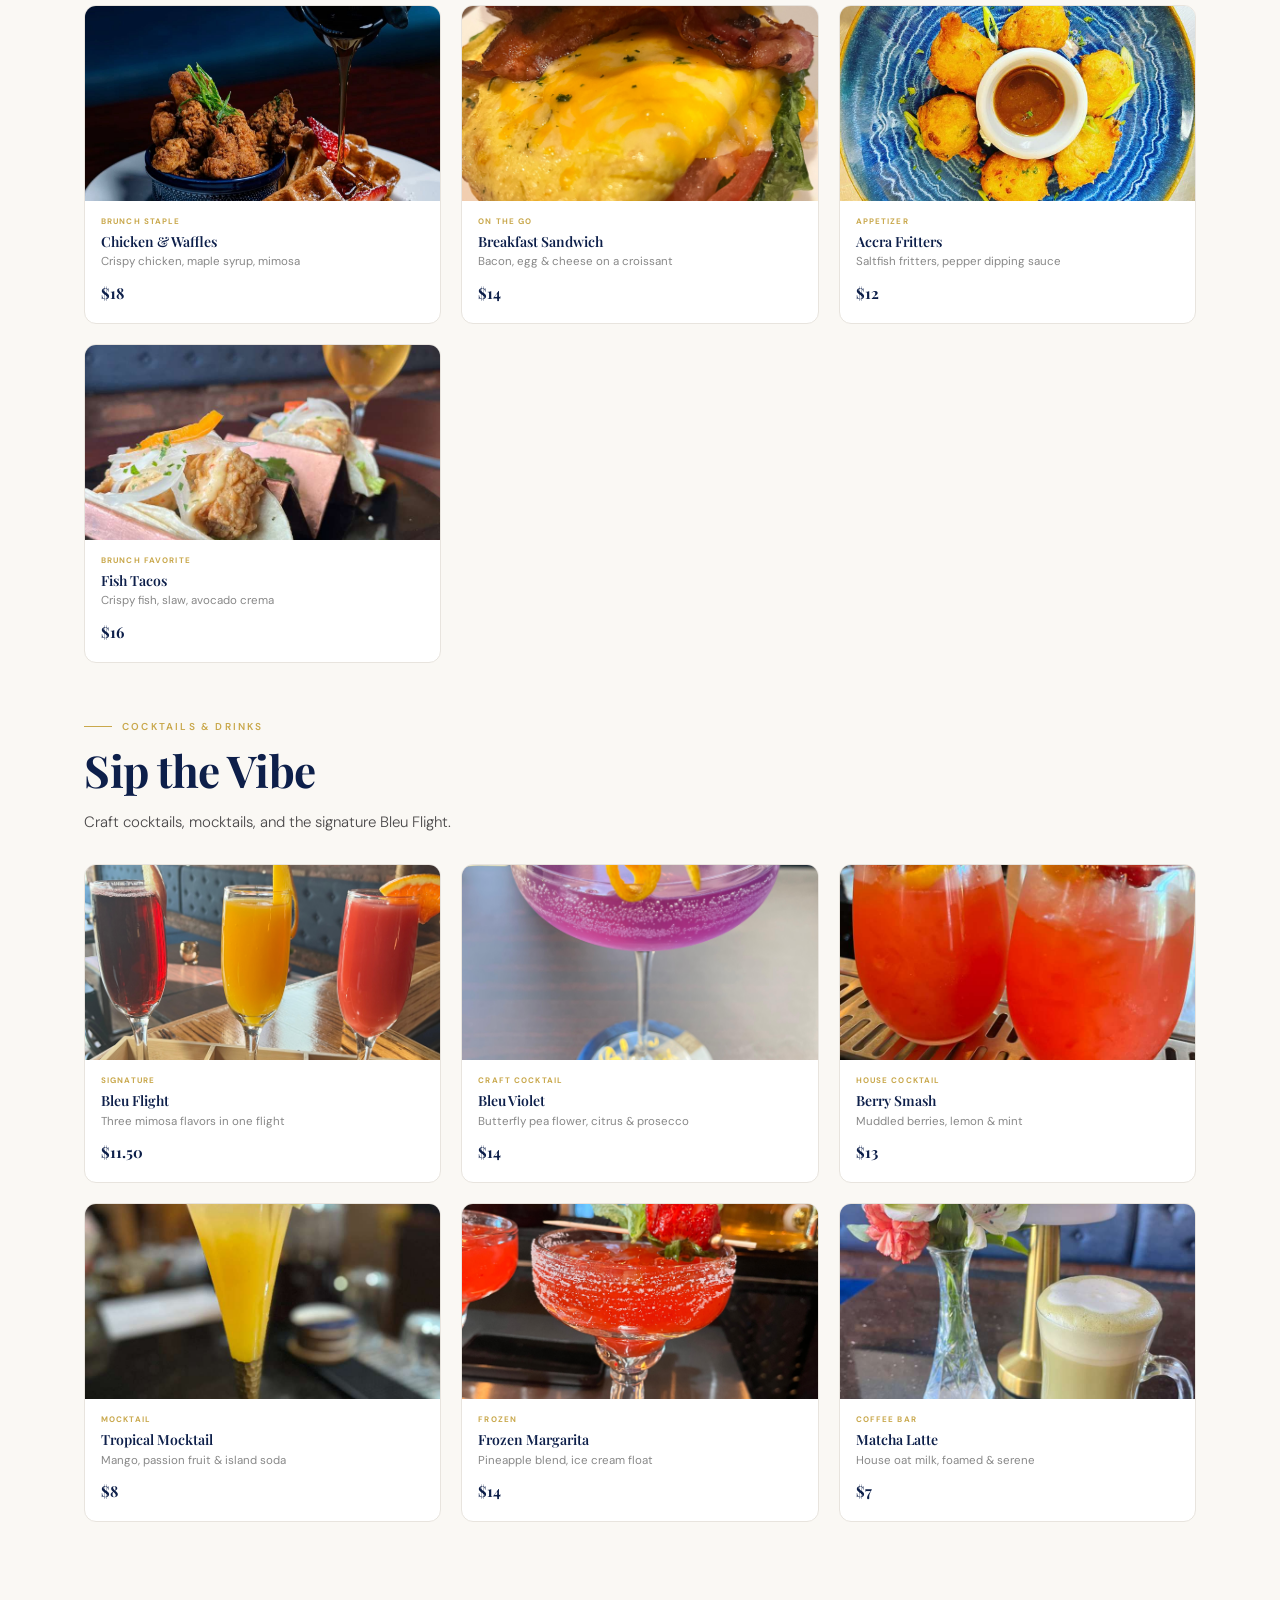
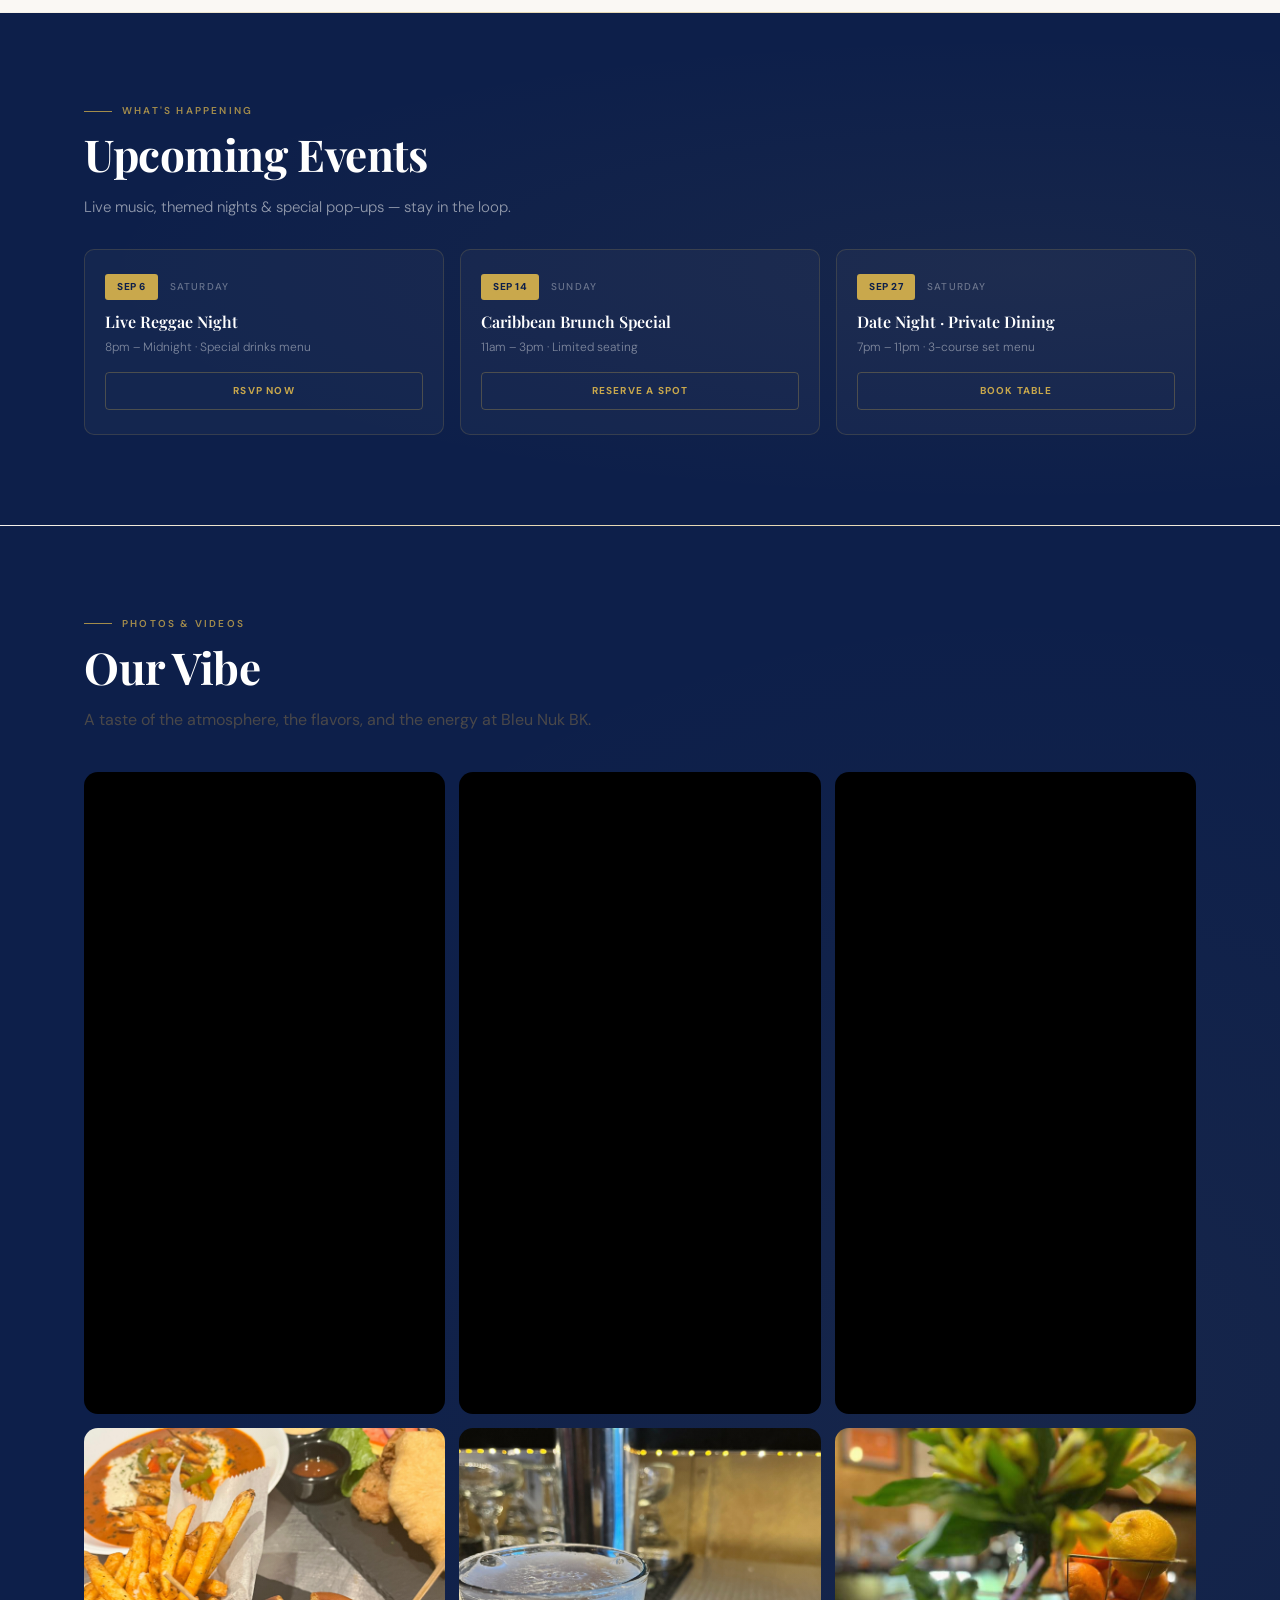
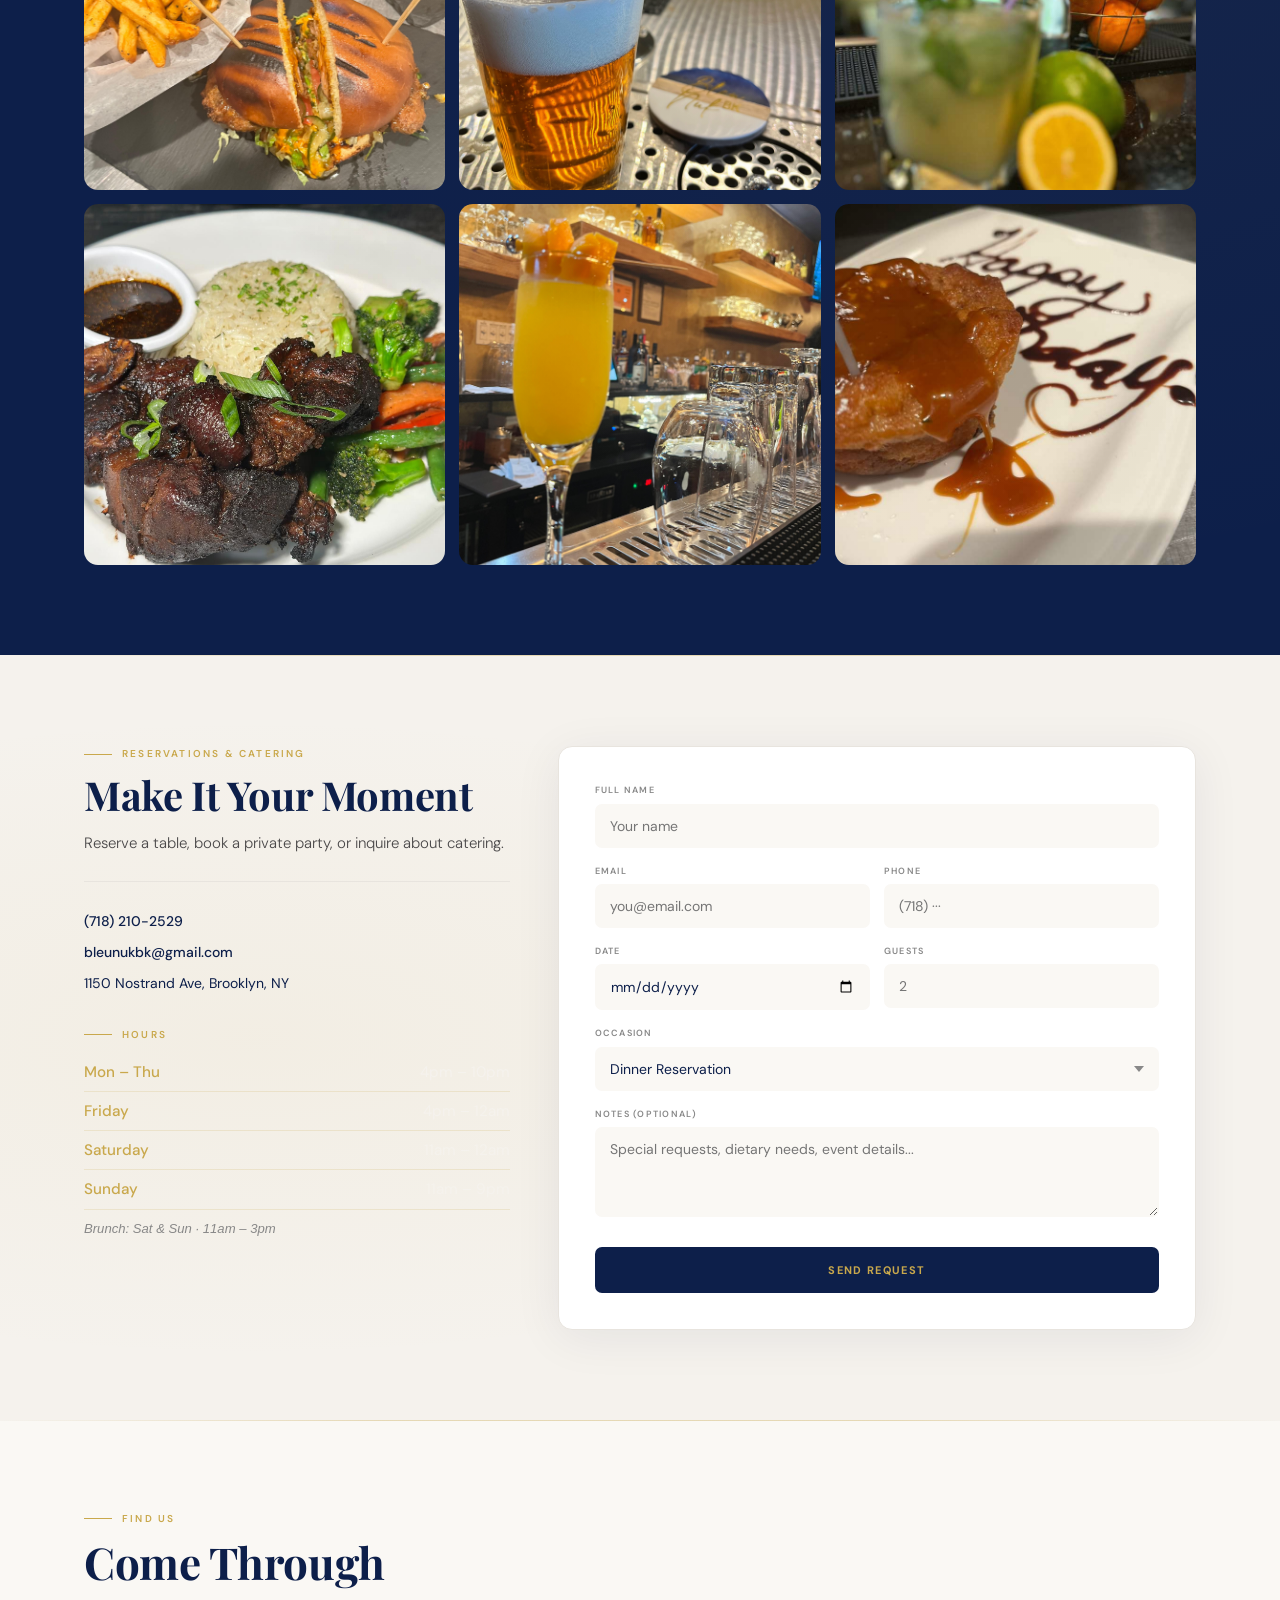
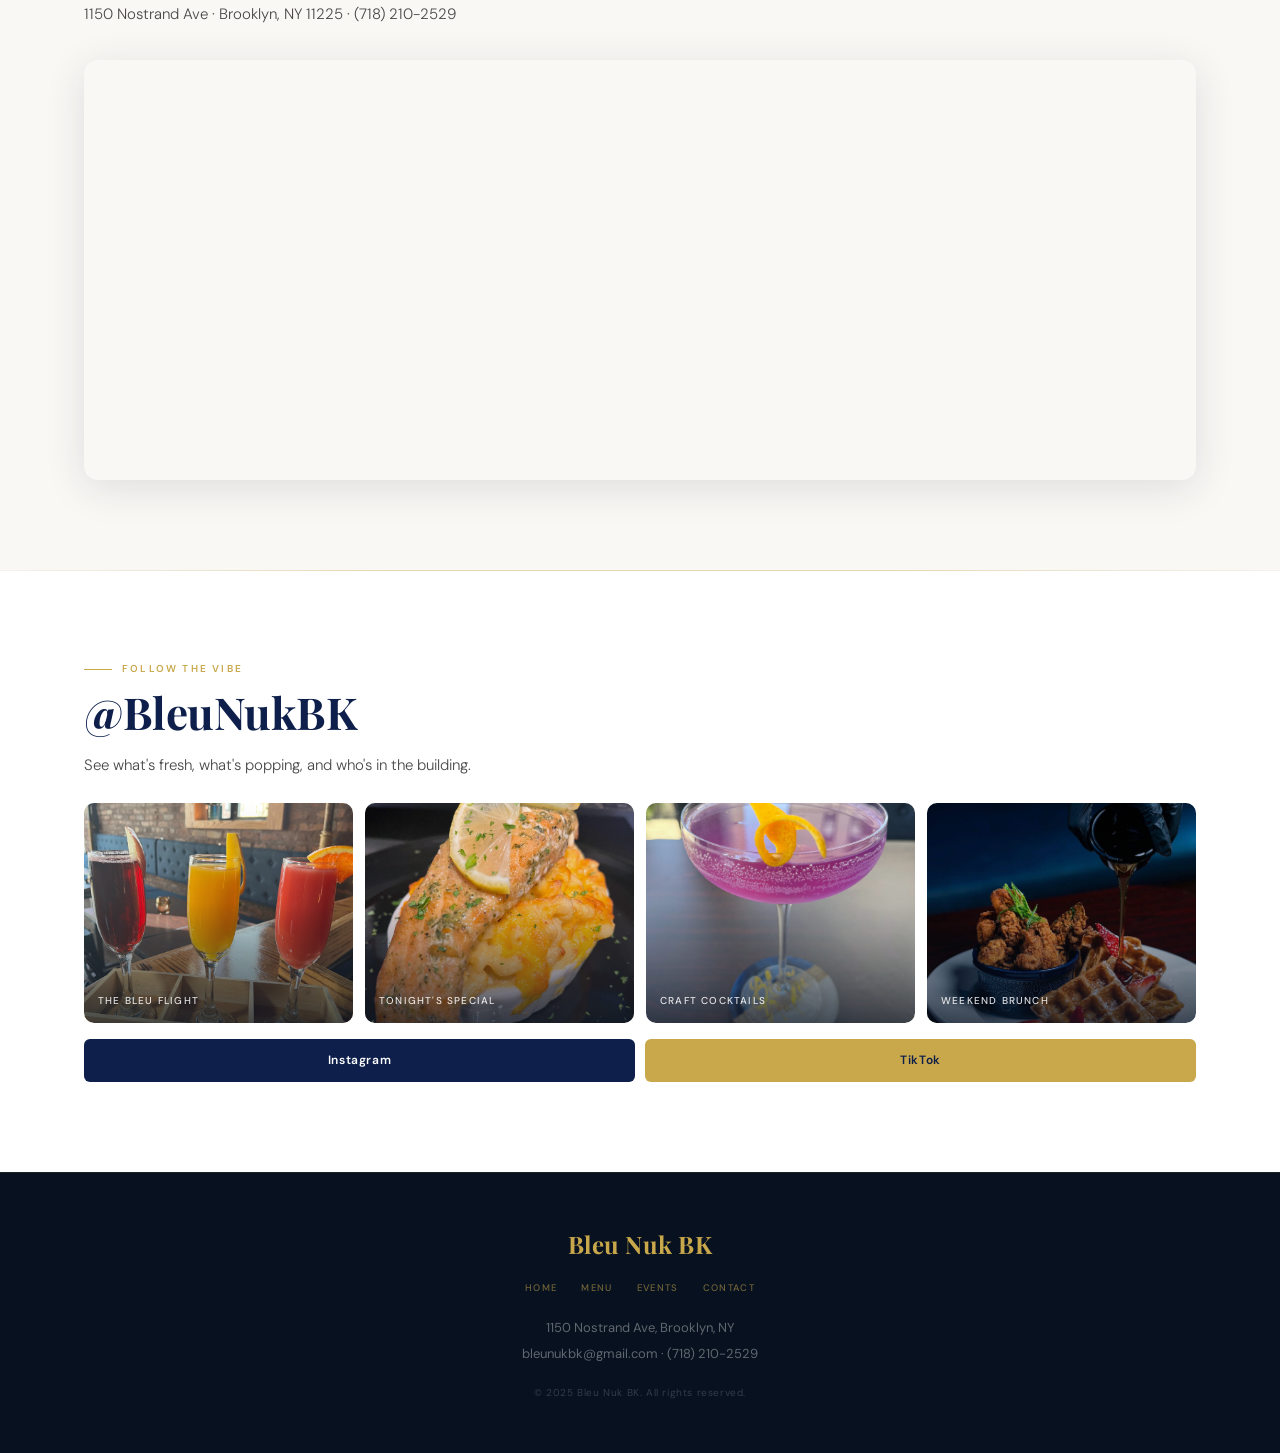
==== commit d621c019: "Add business hours and Google Maps embed - Hours added to booking section (Mon-Thu 4-10pm, Fri 4-12a" ====
--- a/index.html
+++ b/index.html
@@ -424,6 +424,16 @@
           <p><a href="mailto:bleunukbk@gmail.com">bleunukbk@gmail.com</a></p>
           <p>1150 Nostrand Ave, Brooklyn, NY</p>
         </div>
+        <div class="book-hours">
+          <p class="lbl" style="margin-top:28px">Hours</p>
+          <ul class="hours-list">
+            <li><span>Mon – Thu</span><span>4pm – 10pm</span></li>
+            <li><span>Friday</span><span>4pm – 12am</span></li>
+            <li><span>Saturday</span><span>11am – 12am</span></li>
+            <li><span>Sunday</span><span>11am – 9pm</span></li>
+          </ul>
+          <p class="hours-note">Brunch: Sat &amp; Sun · 11am – 3pm</p>
+        </div>
       </div>
       <!-- Formspree endpoint — replace YOURFORMID with your actual Formspree form ID -->
       <form class="book-form" id="bookForm" action="https://formspree.io/f/YOURFORMID" method="POST" novalidate>
@@ -468,6 +478,24 @@
         <button type="submit" class="sub-btn">Send Request</button>
         <p class="form-success" id="formSuccess" hidden>Thanks! We'll be in touch within 24 hours.</p>
       </form>
+    </div>
+  </section>
+  <div class="gold-line"></div>
+
+  <!-- FIND US / MAP -->
+  <section class="sec sec-light" id="find-us">
+    <div class="container">
+      <p class="lbl">Find Us</p>
+      <h2>Come Through</h2>
+      <p class="body-txt">1150 Nostrand Ave · Brooklyn, NY 11225 · <a href="tel:+17182102529">(718) 210-2529</a></p>
+      <div class="map-wrap">
+        <iframe
+          title="Bleu Nuk BK location"
+          src="https://maps.google.com/maps?q=1150+Nostrand+Ave+Brooklyn+NY+11225&output=embed"
+          width="100%" height="420" style="border:0;" allowfullscreen="" loading="lazy"
+          referrerpolicy="no-referrer-when-downgrade">
+        </iframe>
+      </div>
     </div>
   </section>
   <div class="gold-line"></div>
--- a/styles.css
+++ b/styles.css
@@ -1180,3 +1180,38 @@
     grid-template-columns: repeat(2, 1fr);
   }
 }
+
+/* ── HOURS ───────────────────────────────────────── */
+.hours-list {
+  list-style: none;
+  margin: 10px 0 8px;
+  padding: 0;
+}
+
+.hours-list li {
+  display: flex;
+  justify-content: space-between;
+  padding: 7px 0;
+  border-bottom: 1px solid rgba(201,168,76,.18);
+  font-size: .95rem;
+  color: var(--cream);
+}
+
+.hours-list li span:first-child { color: var(--gold); font-weight: 500; }
+
+.hours-note {
+  font-size: .82rem;
+  color: var(--muted);
+  margin-top: 8px;
+  font-style: italic;
+}
+
+/* ── MAP ─────────────────────────────────────────── */
+.map-wrap {
+  margin-top: 32px;
+  border-radius: 14px;
+  overflow: hidden;
+  box-shadow: 0 8px 40px rgba(13,31,74,.12);
+}
+
+.map-wrap iframe { display: block; }
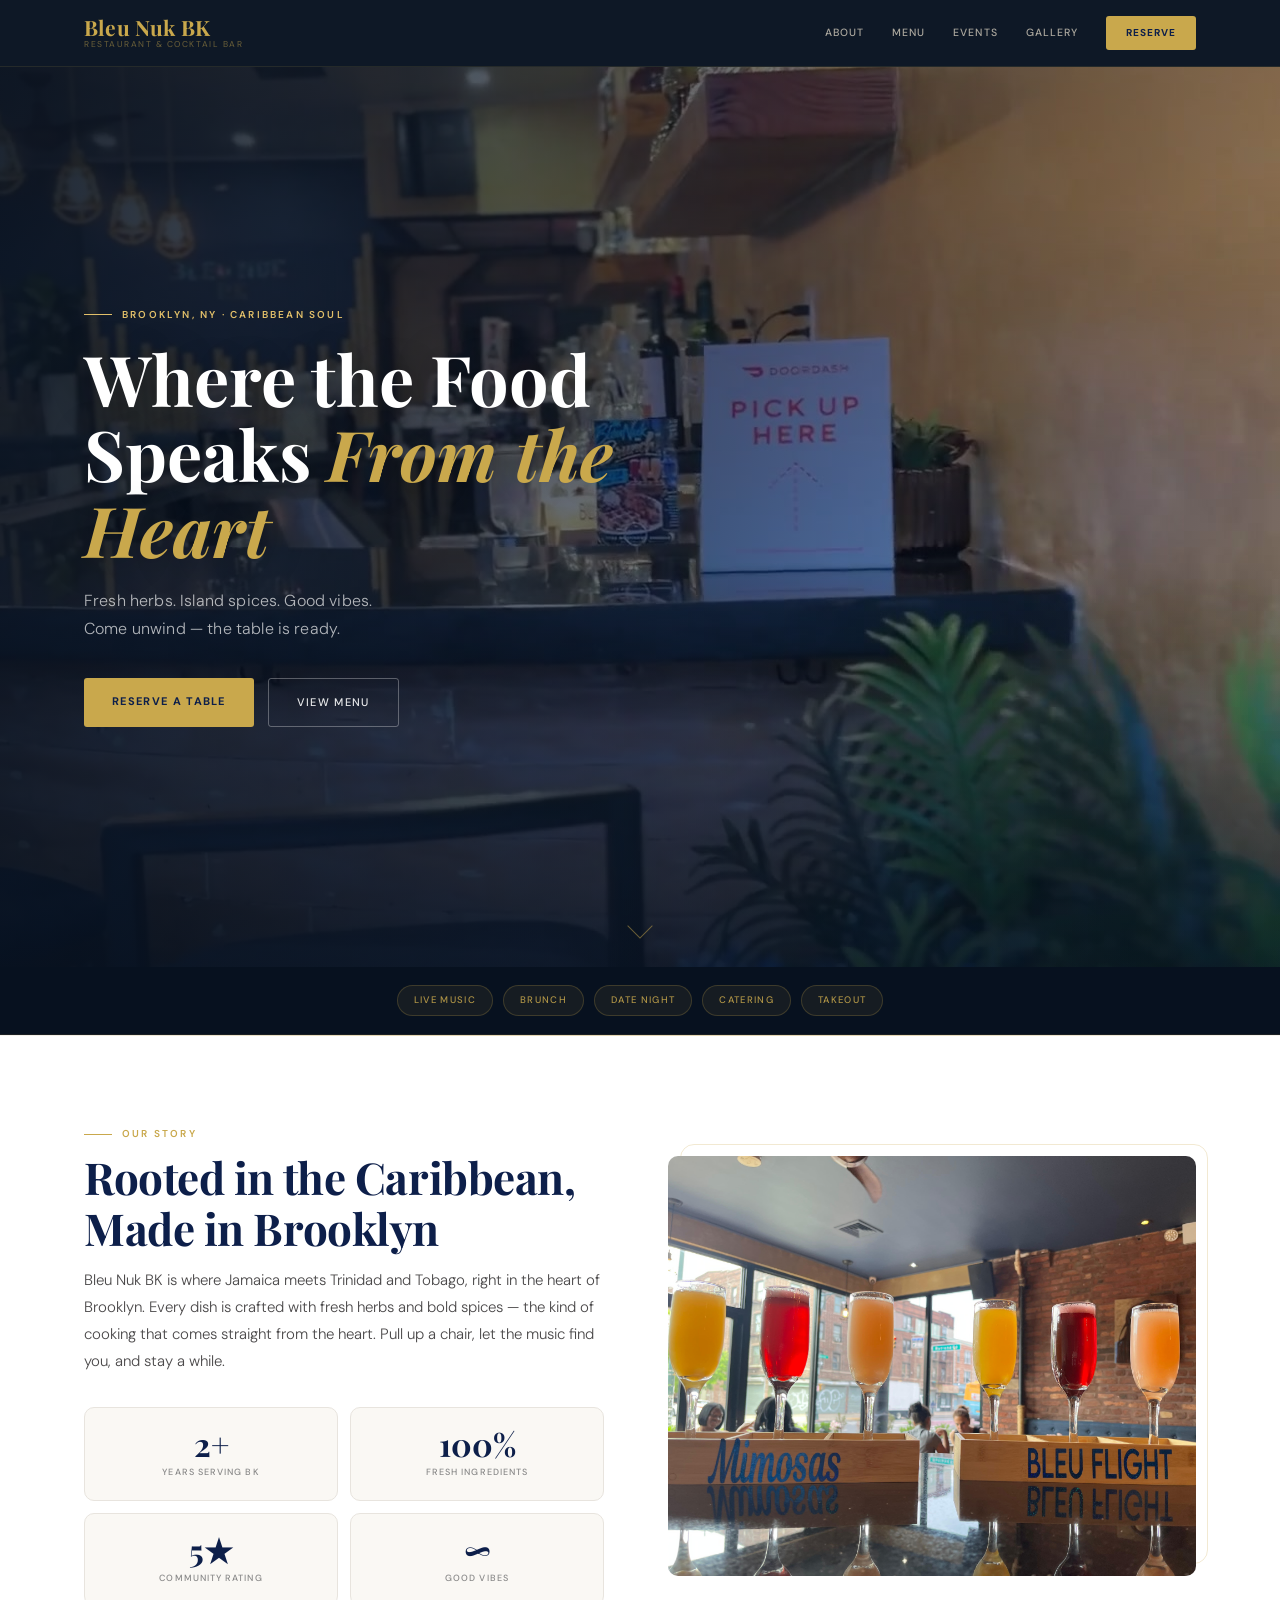
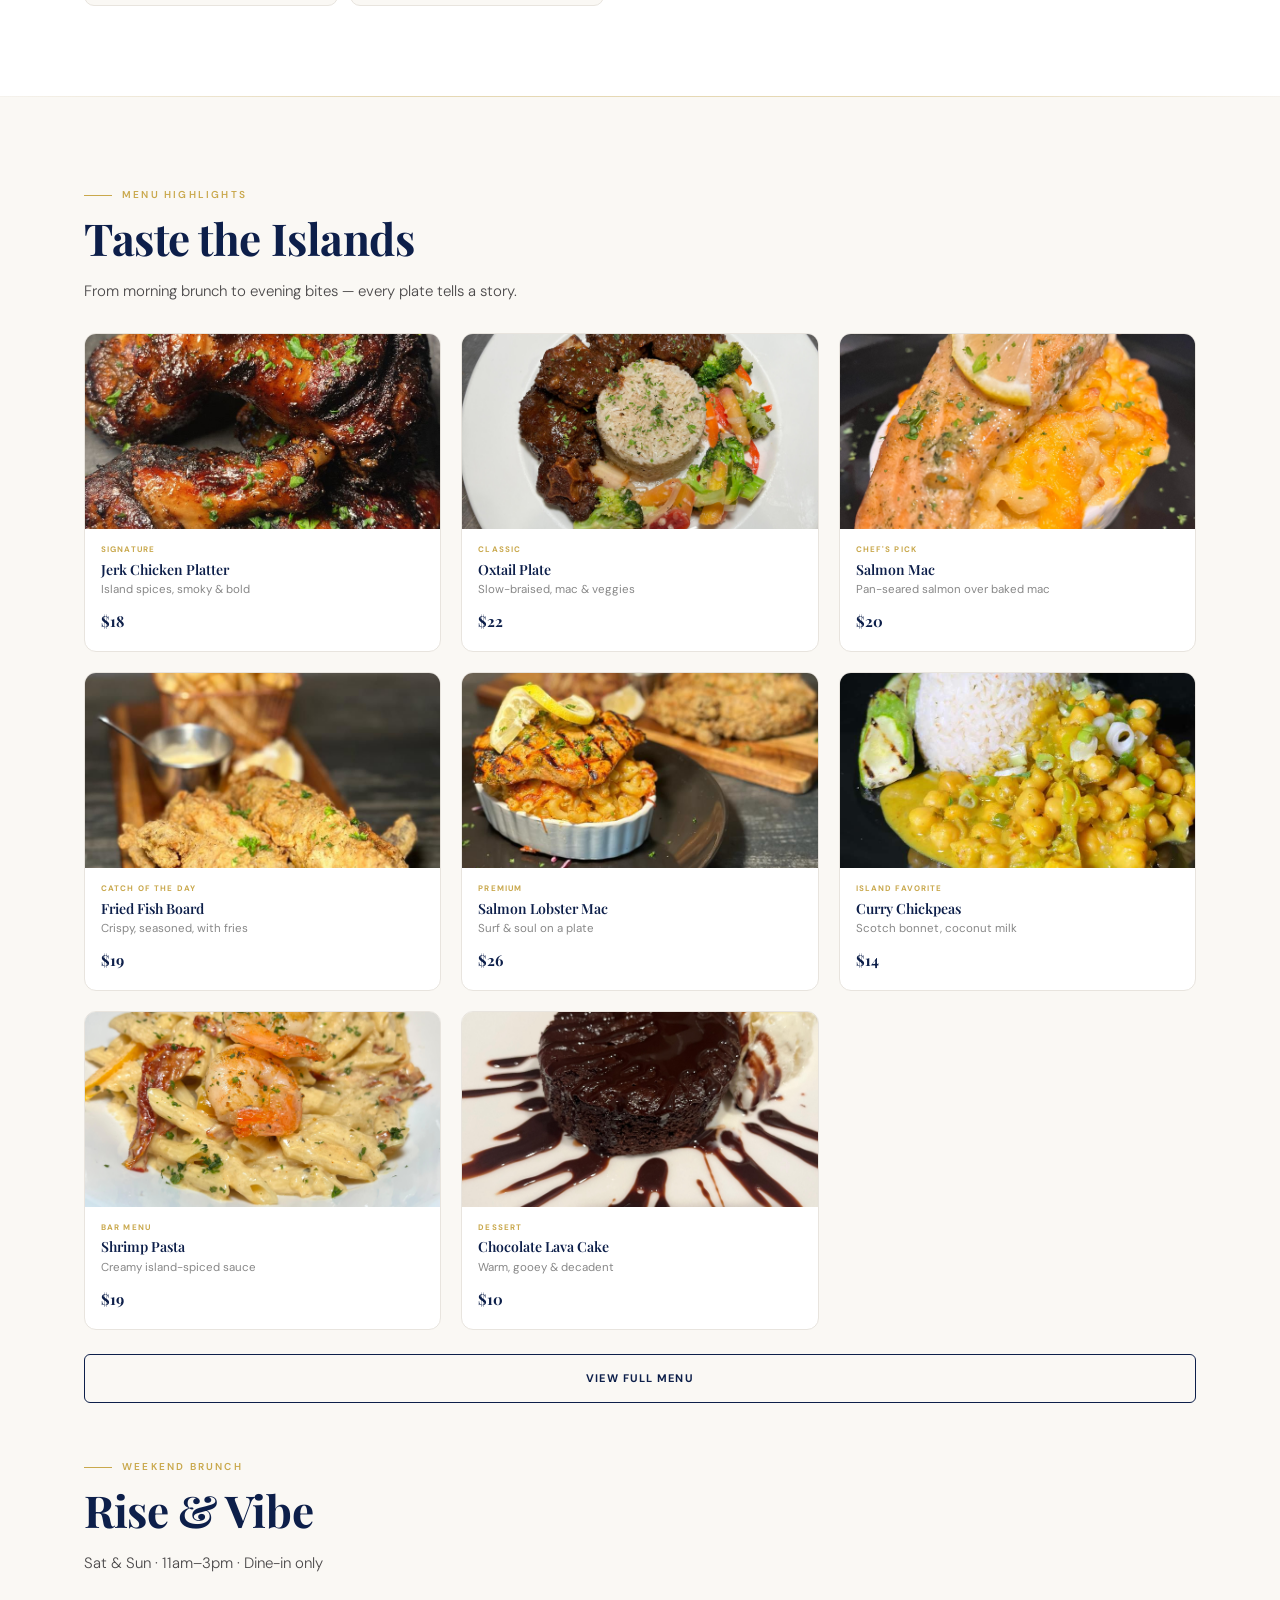
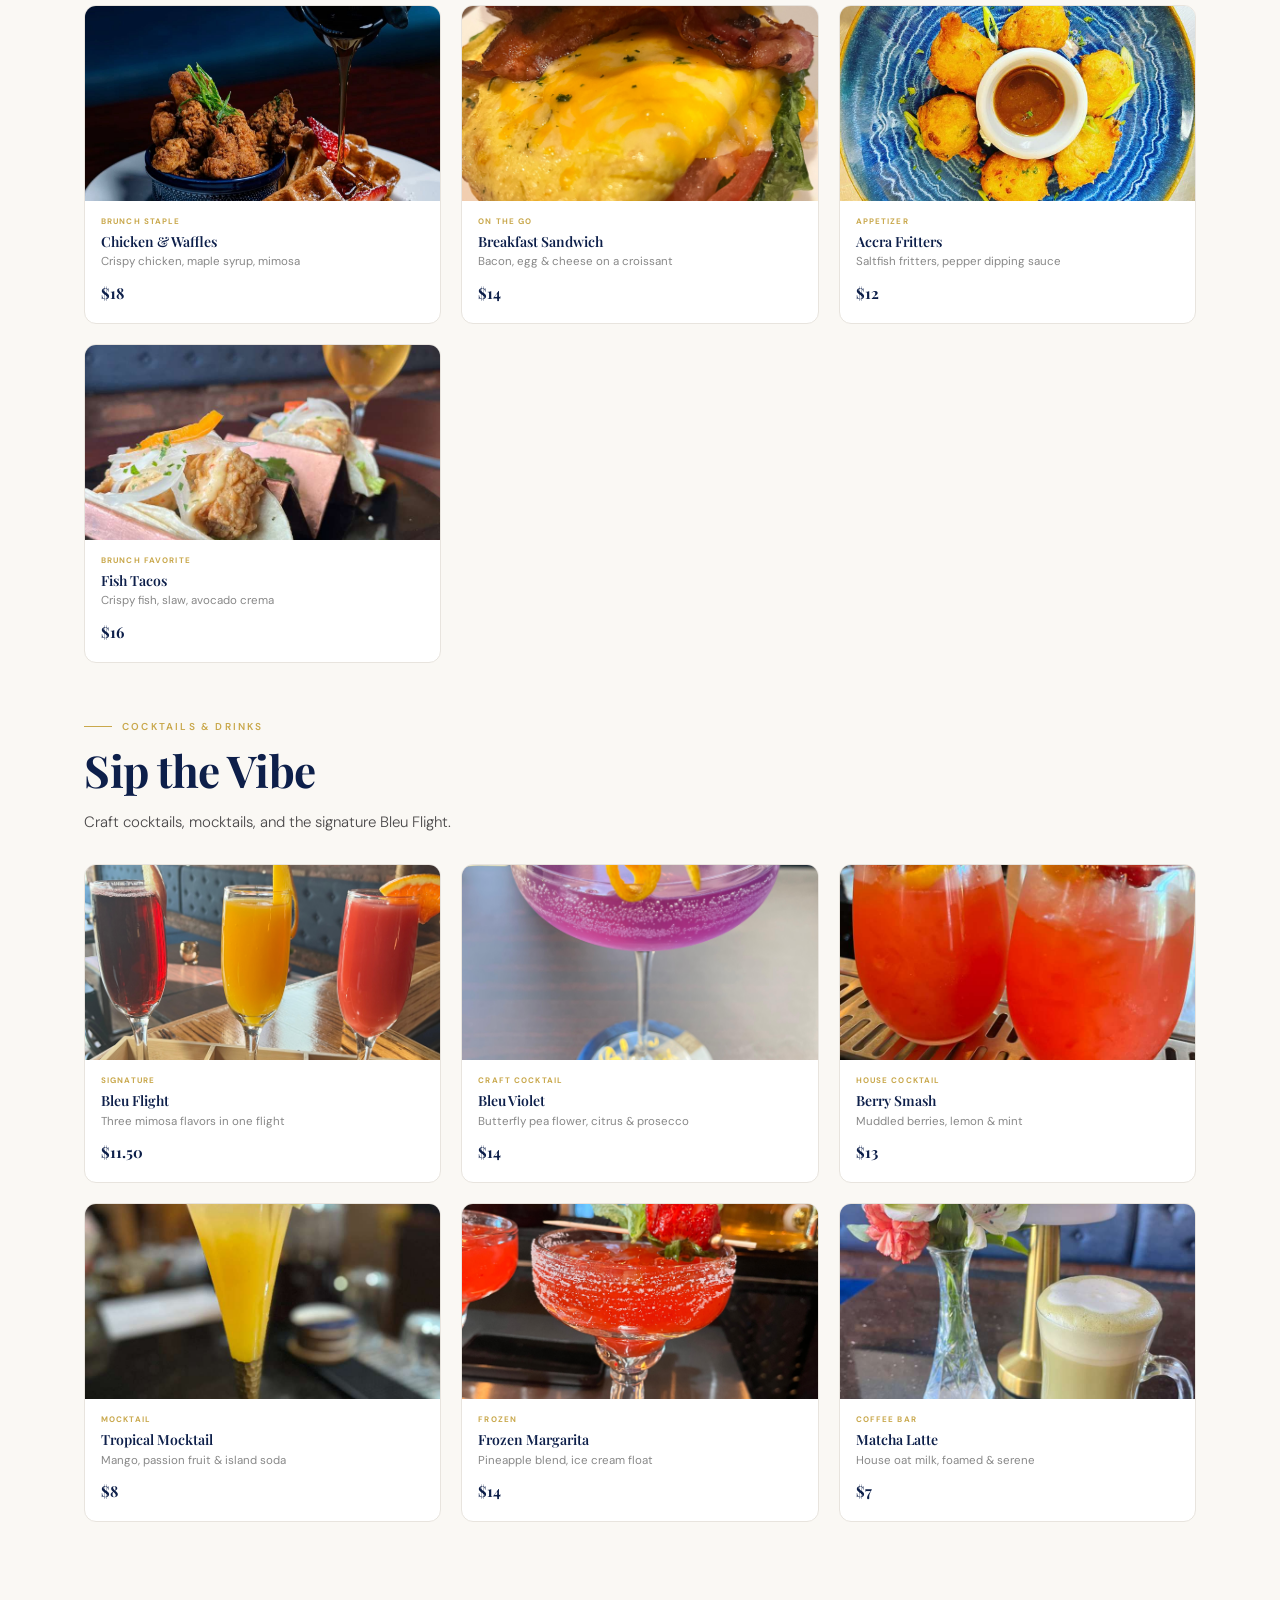
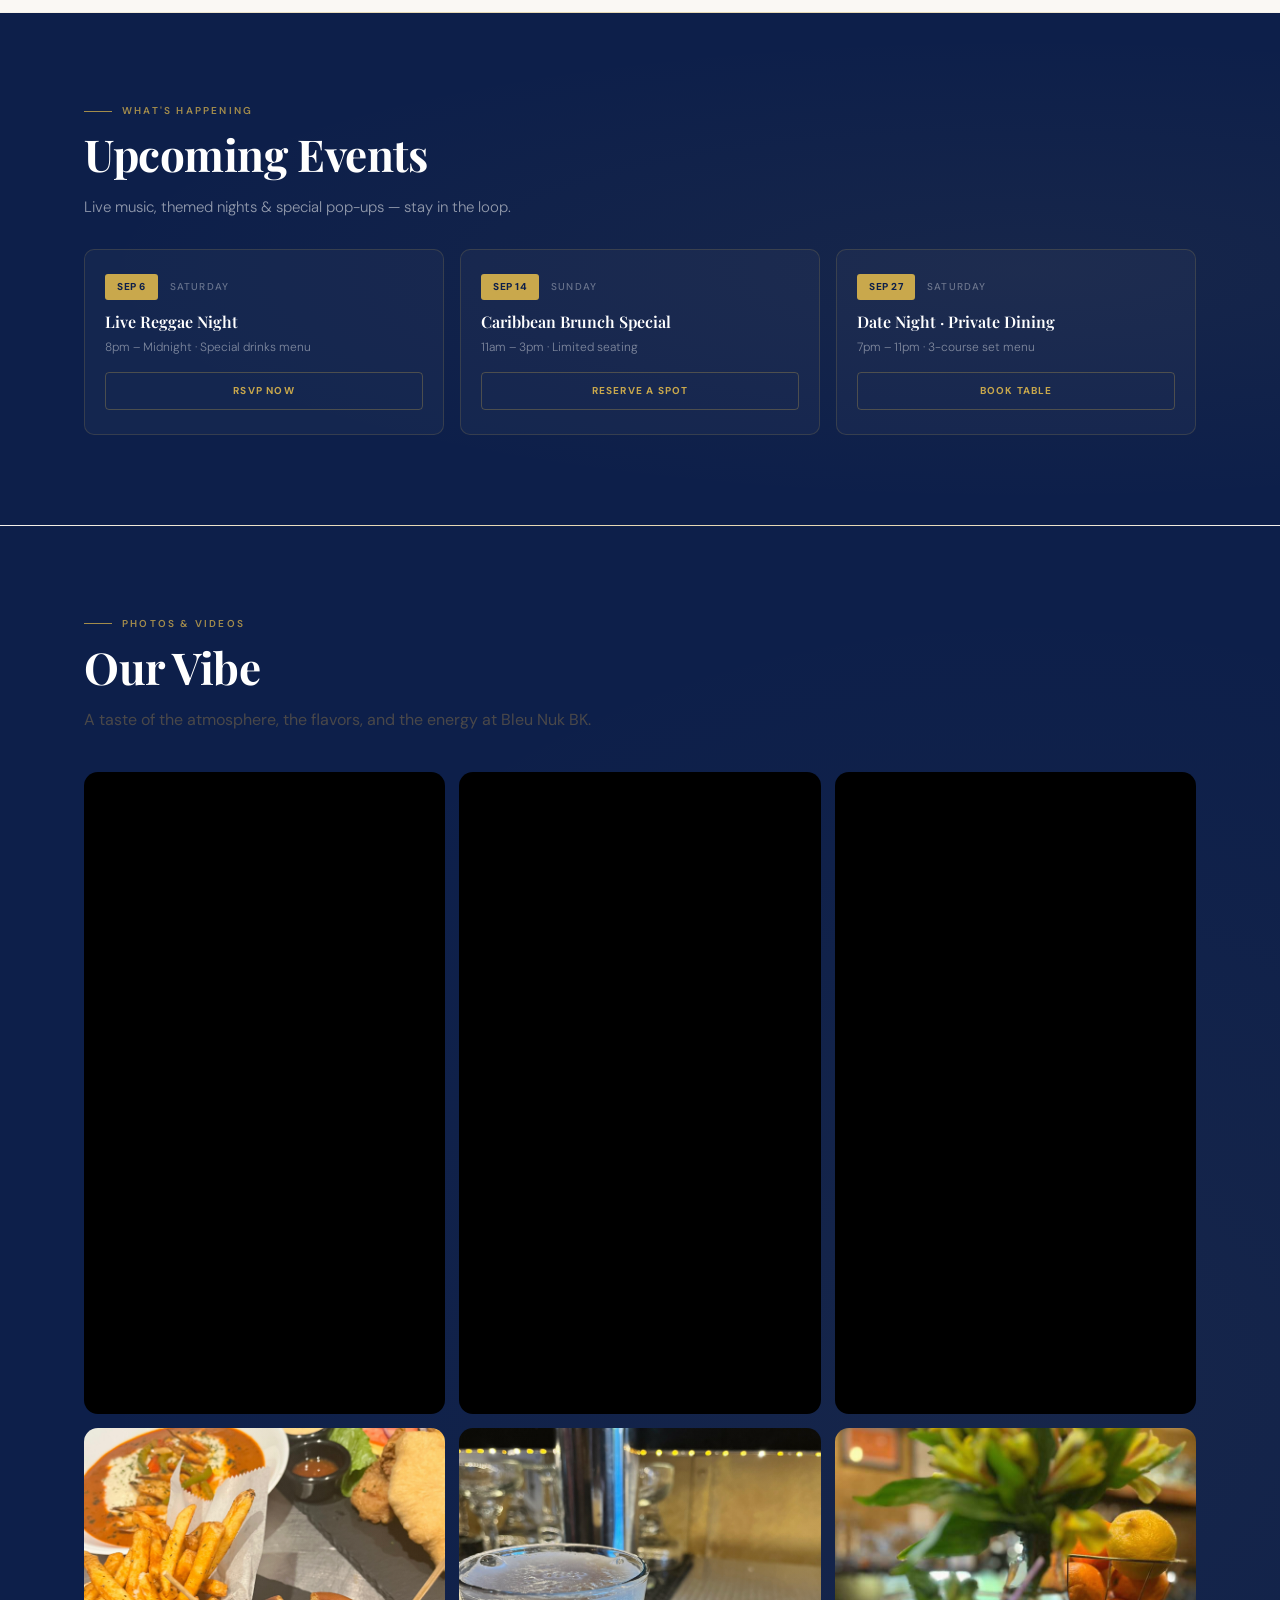
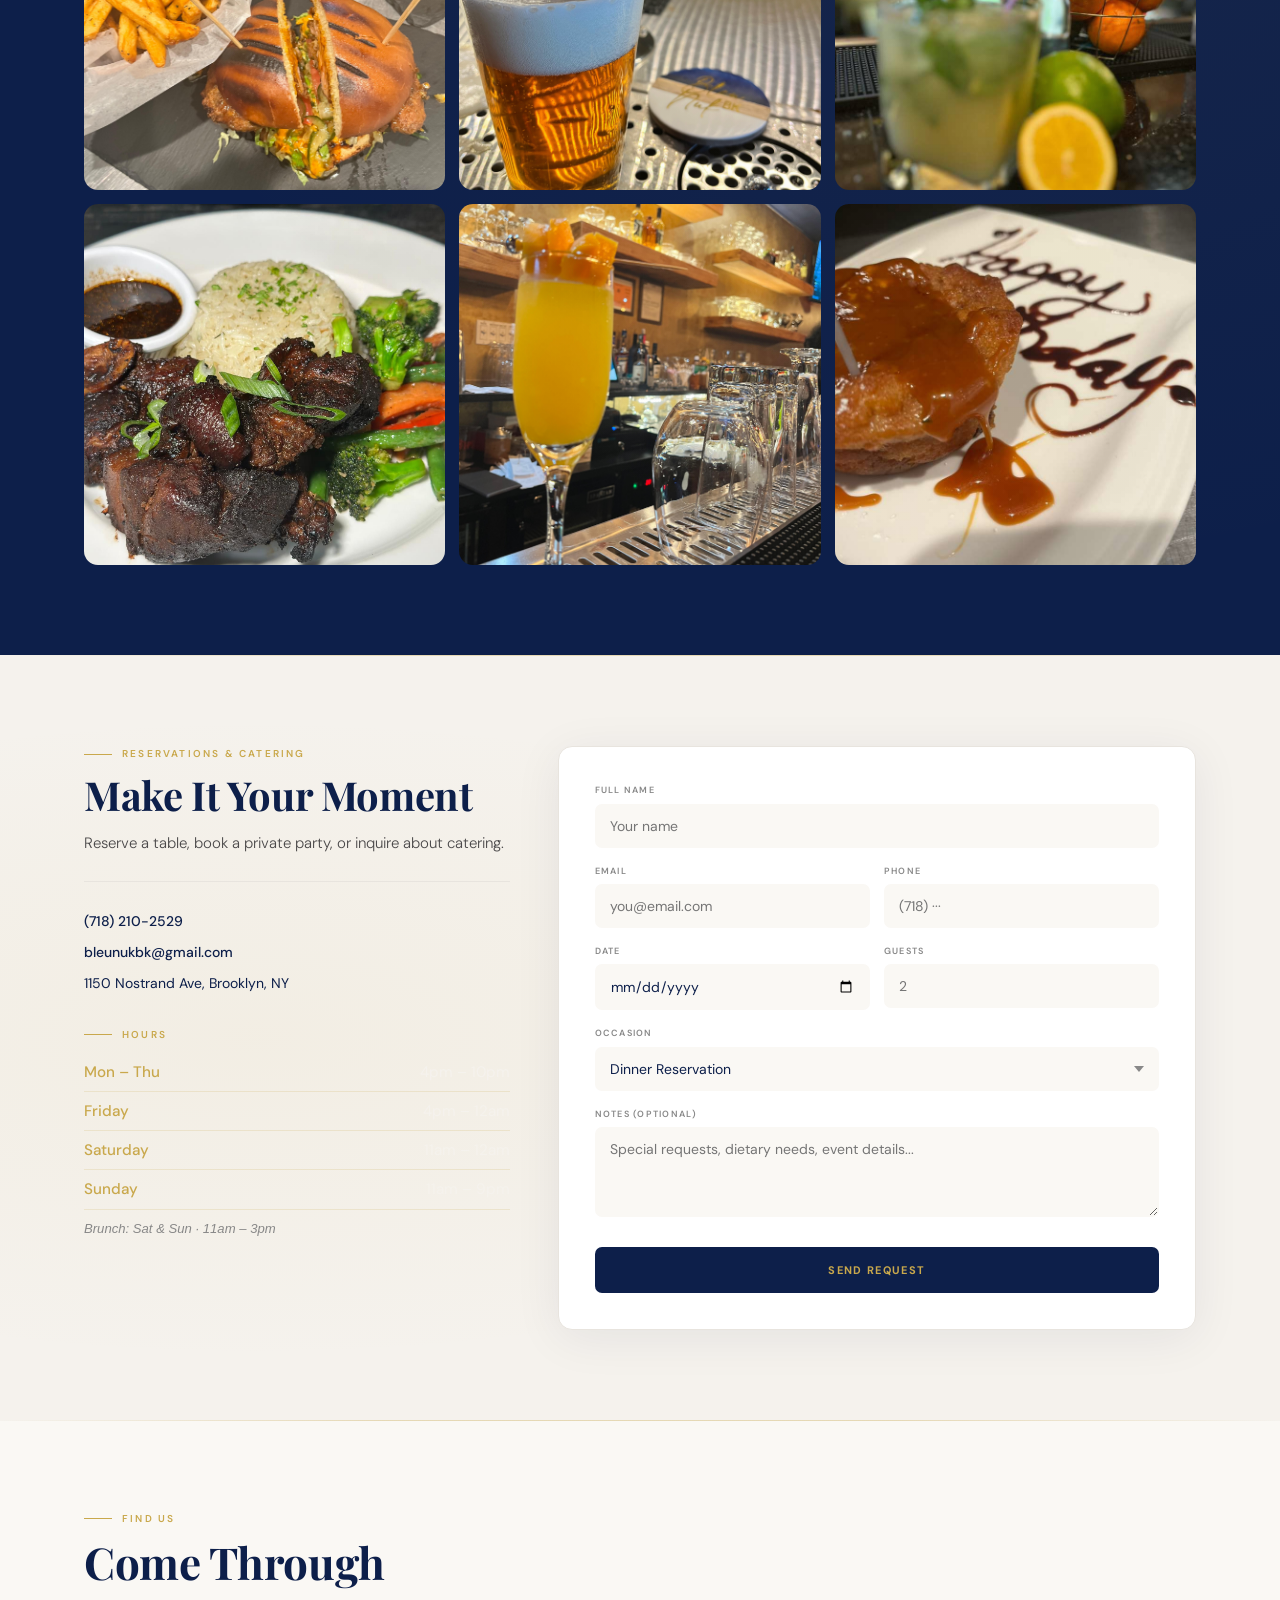
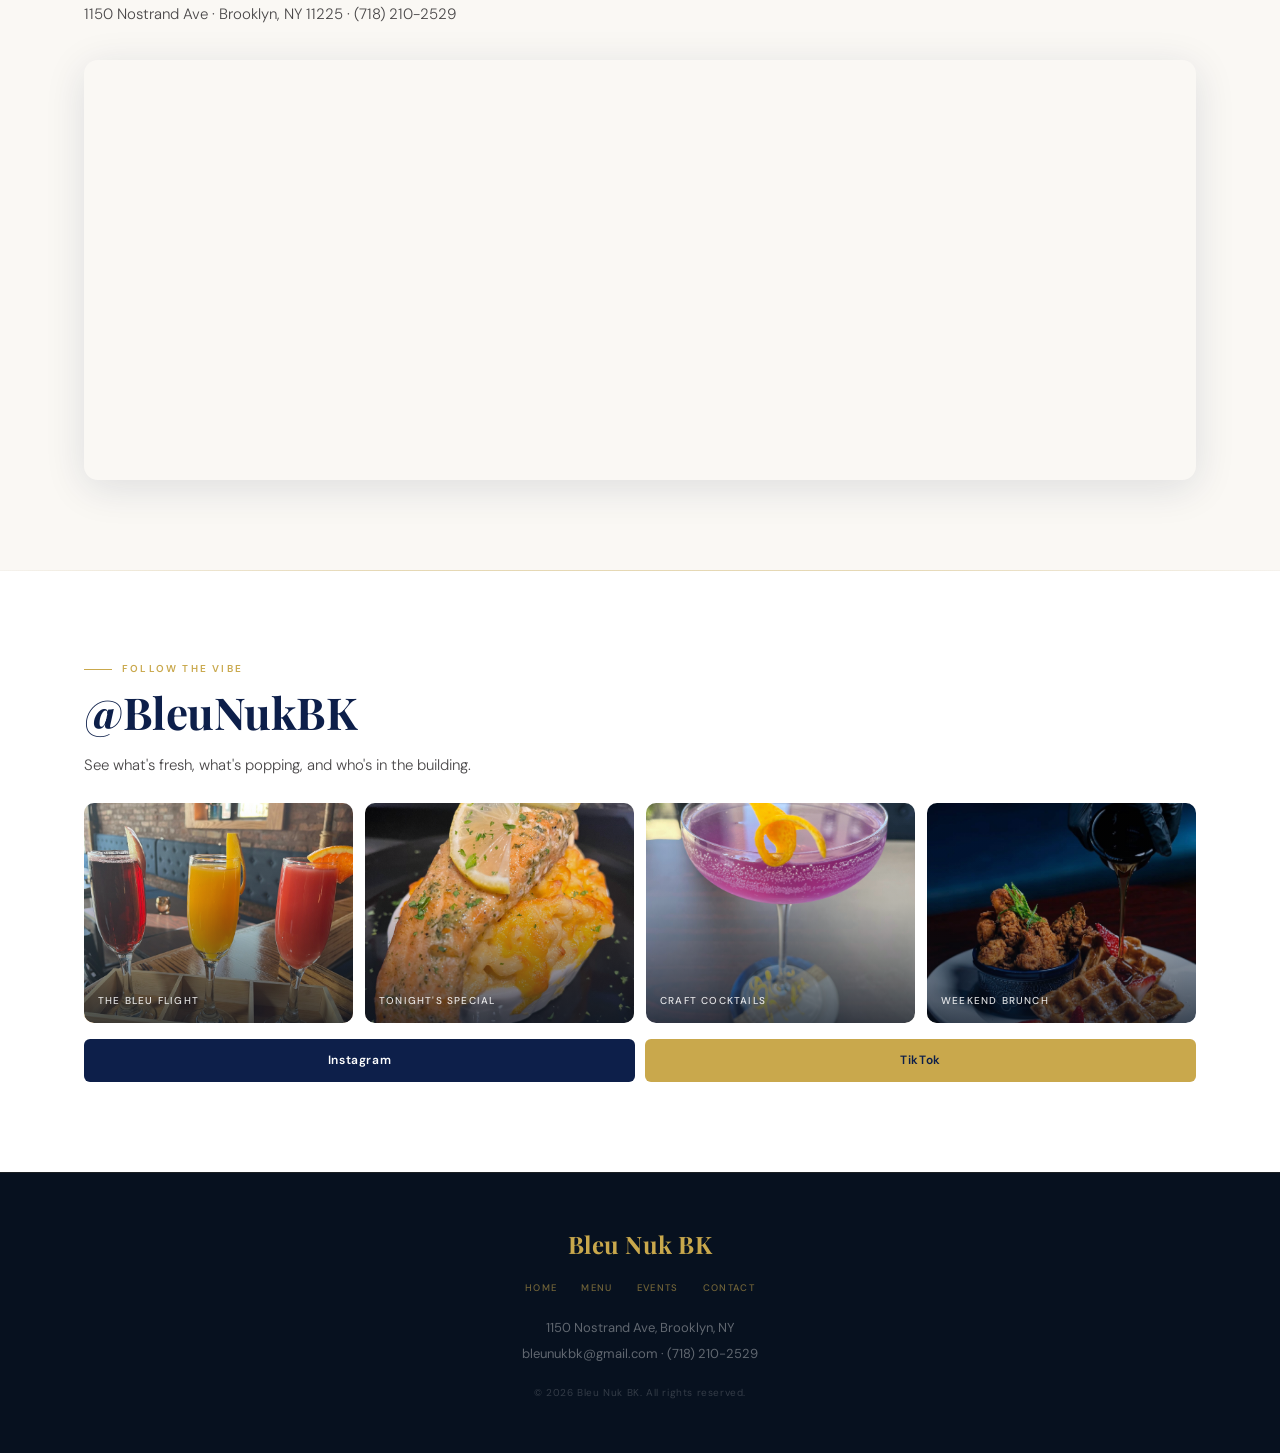
==== commit 10c8eb5c: "Fix footer copyright year to 2026 Co-Authored-By: Claude Sonnet 4.6 <noreply@anthropic.com> Claude-S" ====
--- a/index.html
+++ b/index.html
@@ -541,7 +541,7 @@
         <a href="mailto:bleunukbk@gmail.com">bleunukbk@gmail.com</a> ·
         <a href="tel:+17182102529">(718) 210-2529</a>
       </p>
-      <div class="footer-copy">© 2025 Bleu Nuk BK. All rights reserved.</div>
+      <div class="footer-copy">© 2026 Bleu Nuk BK. All rights reserved.</div>
     </div>
   </footer>
 
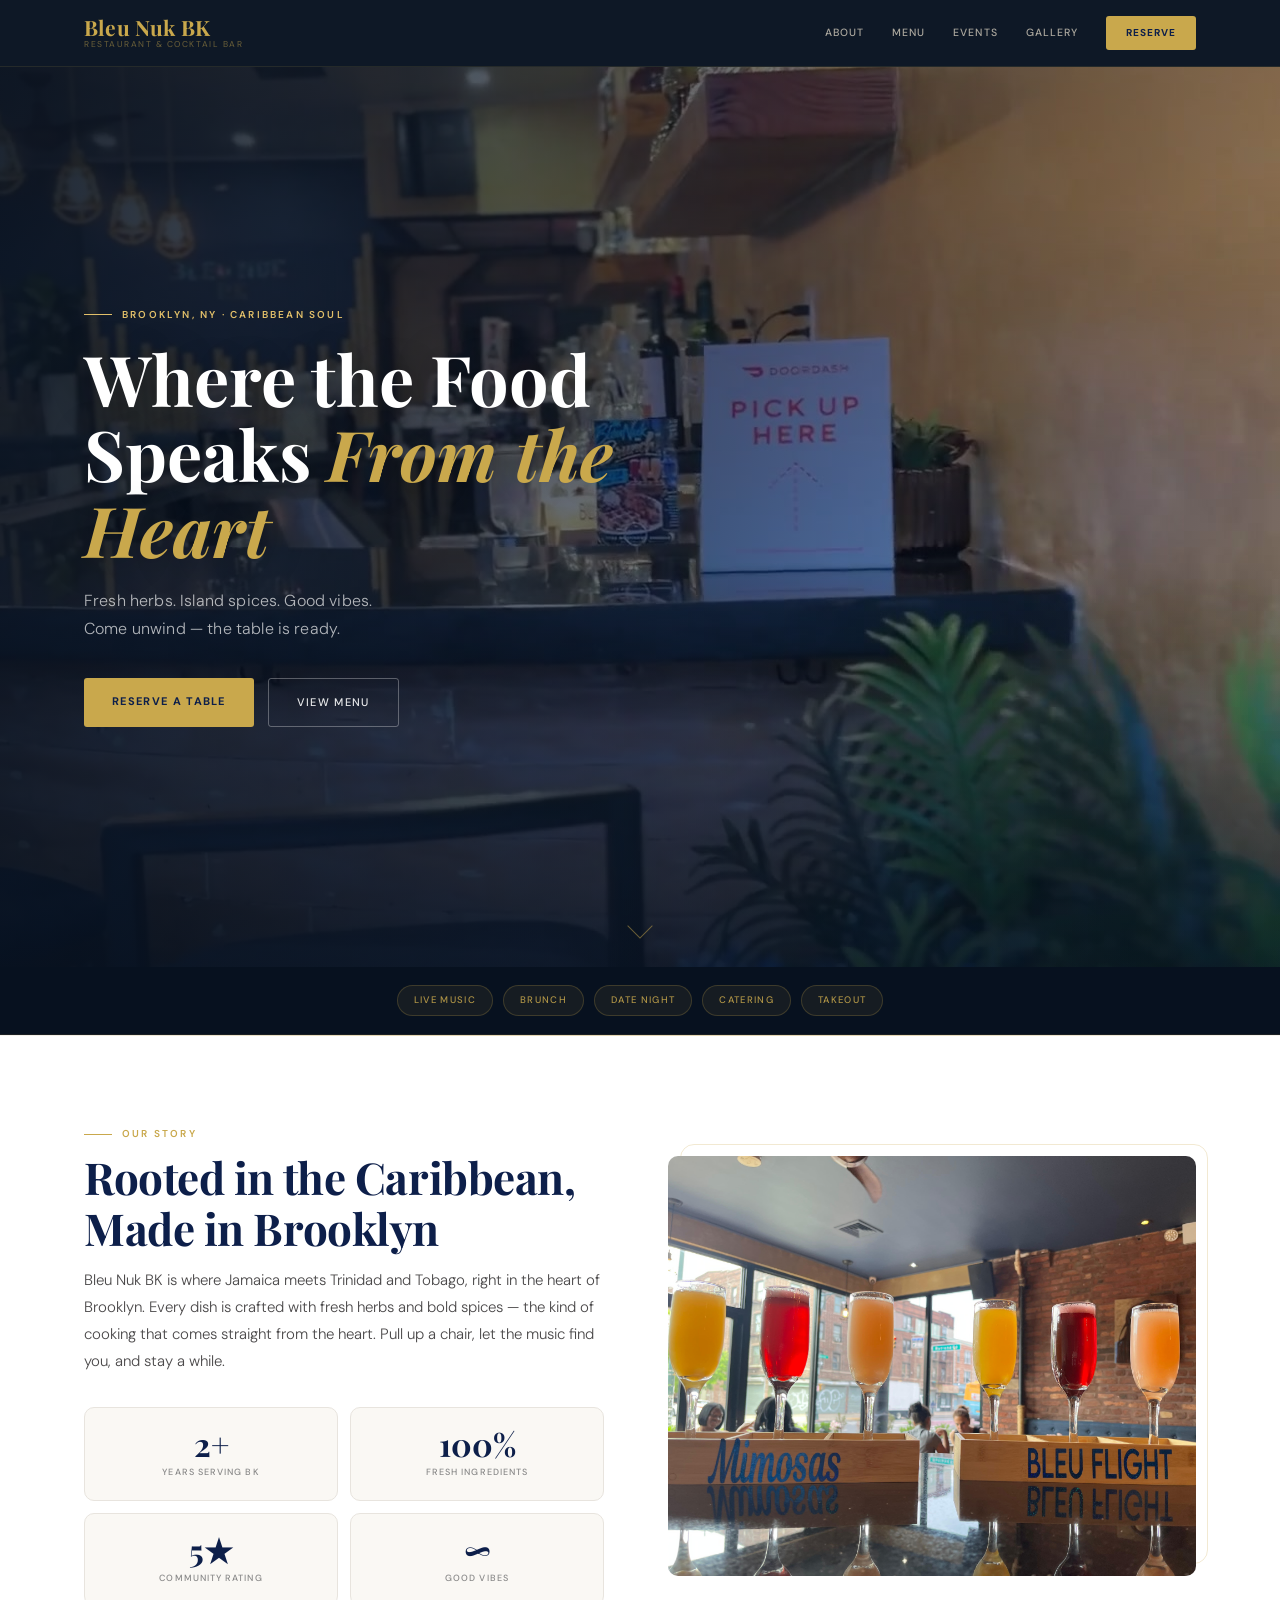
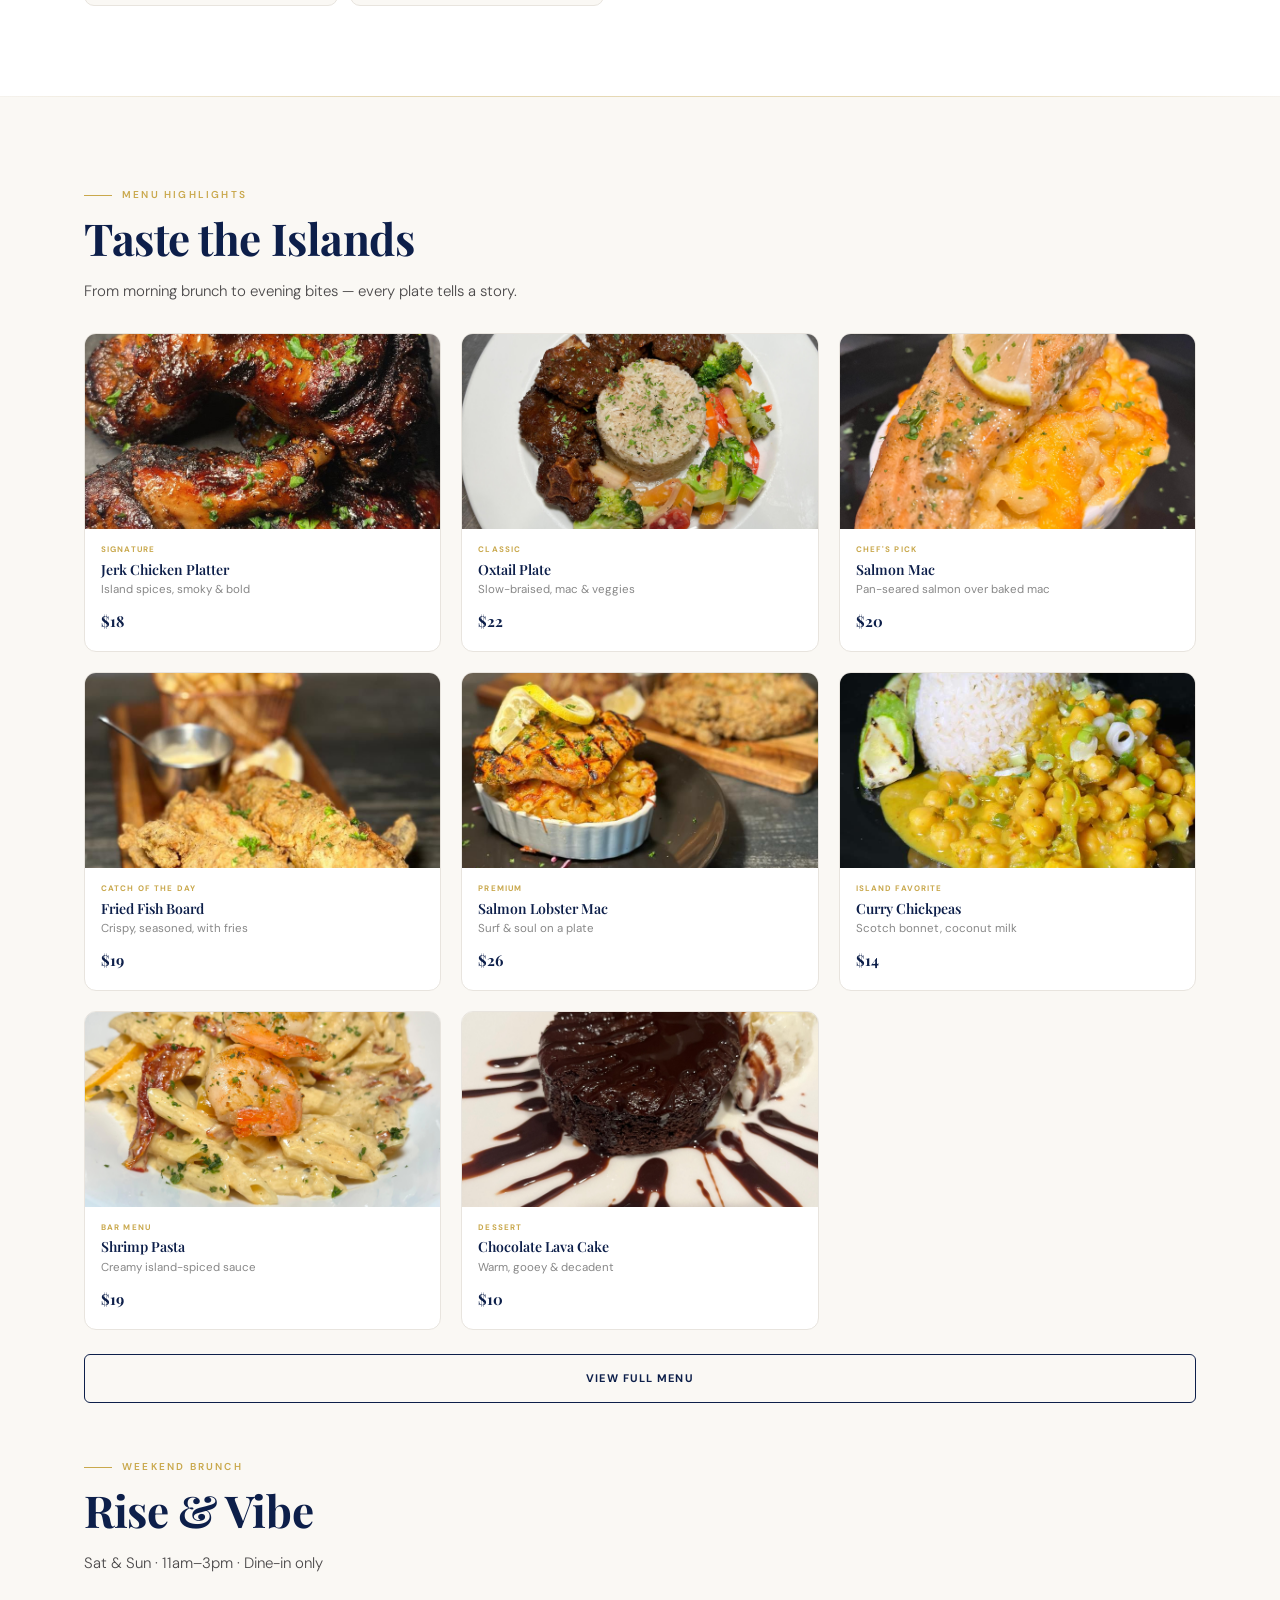
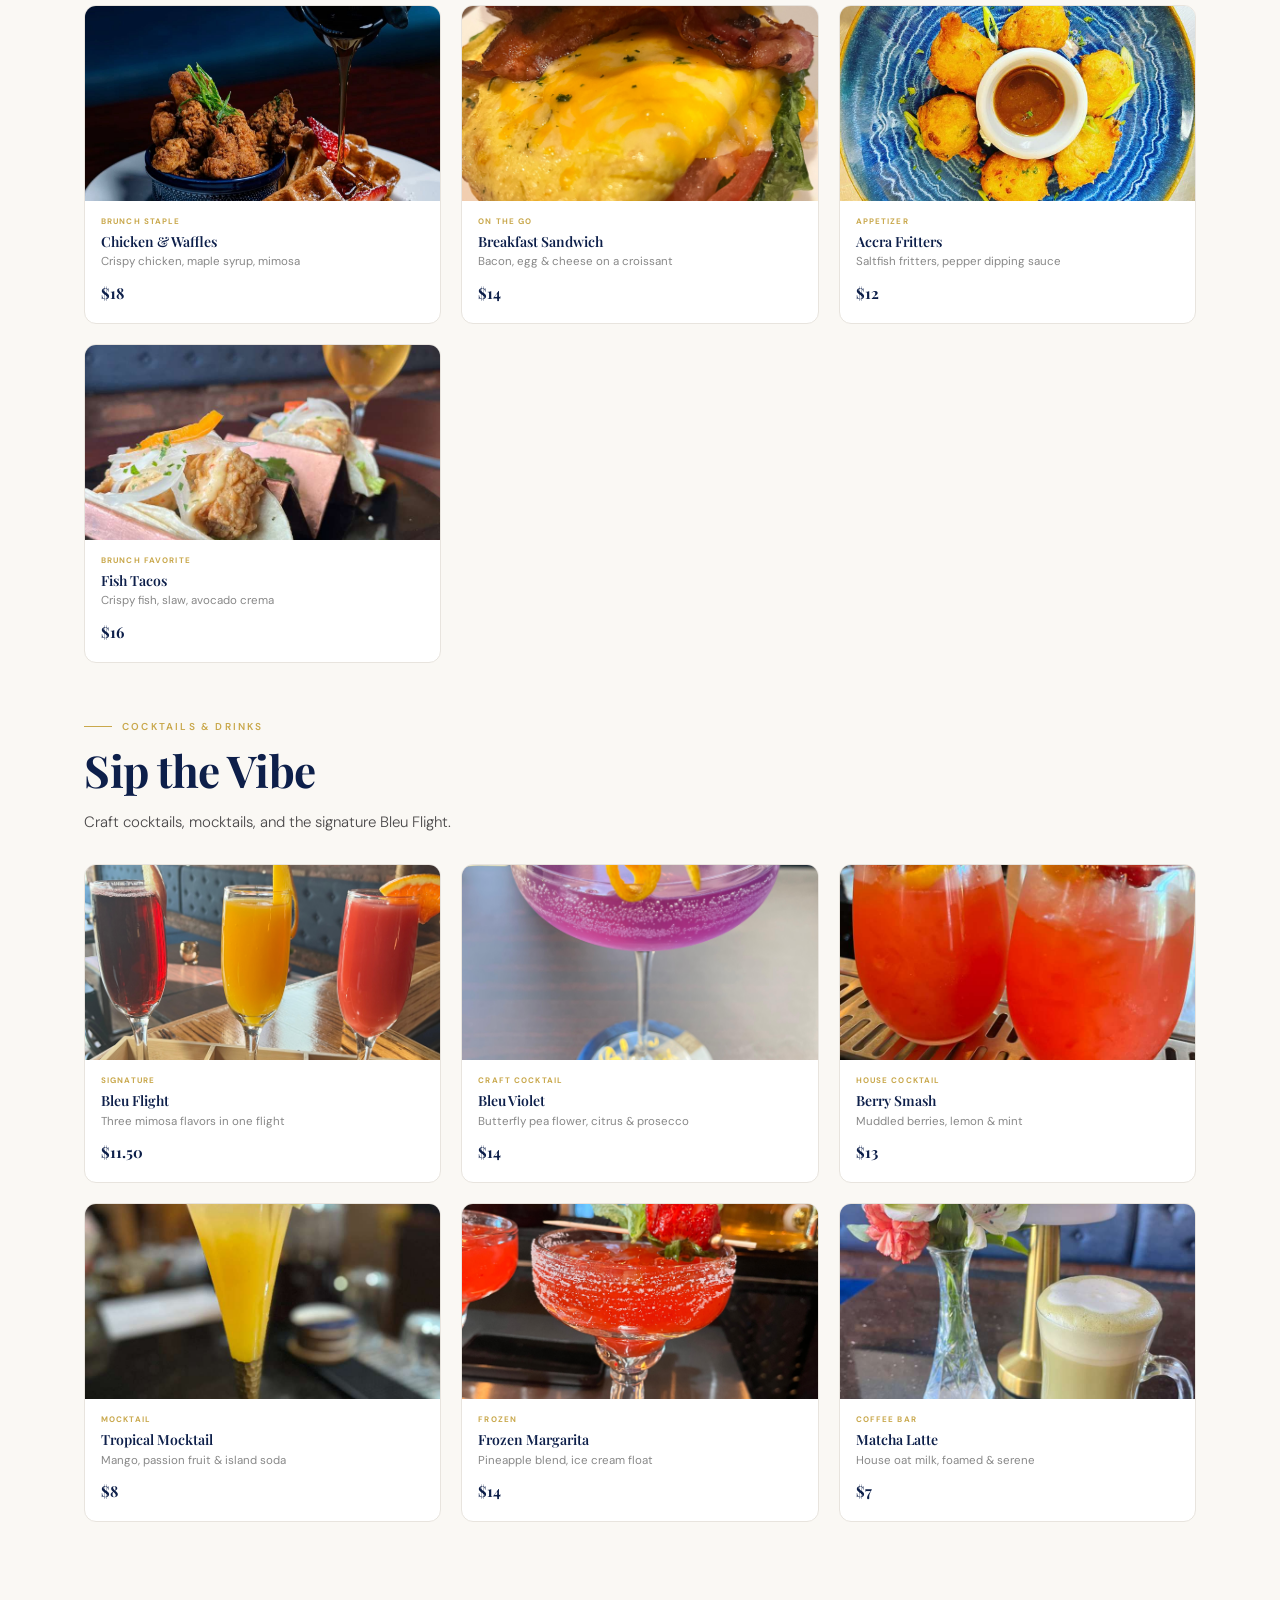
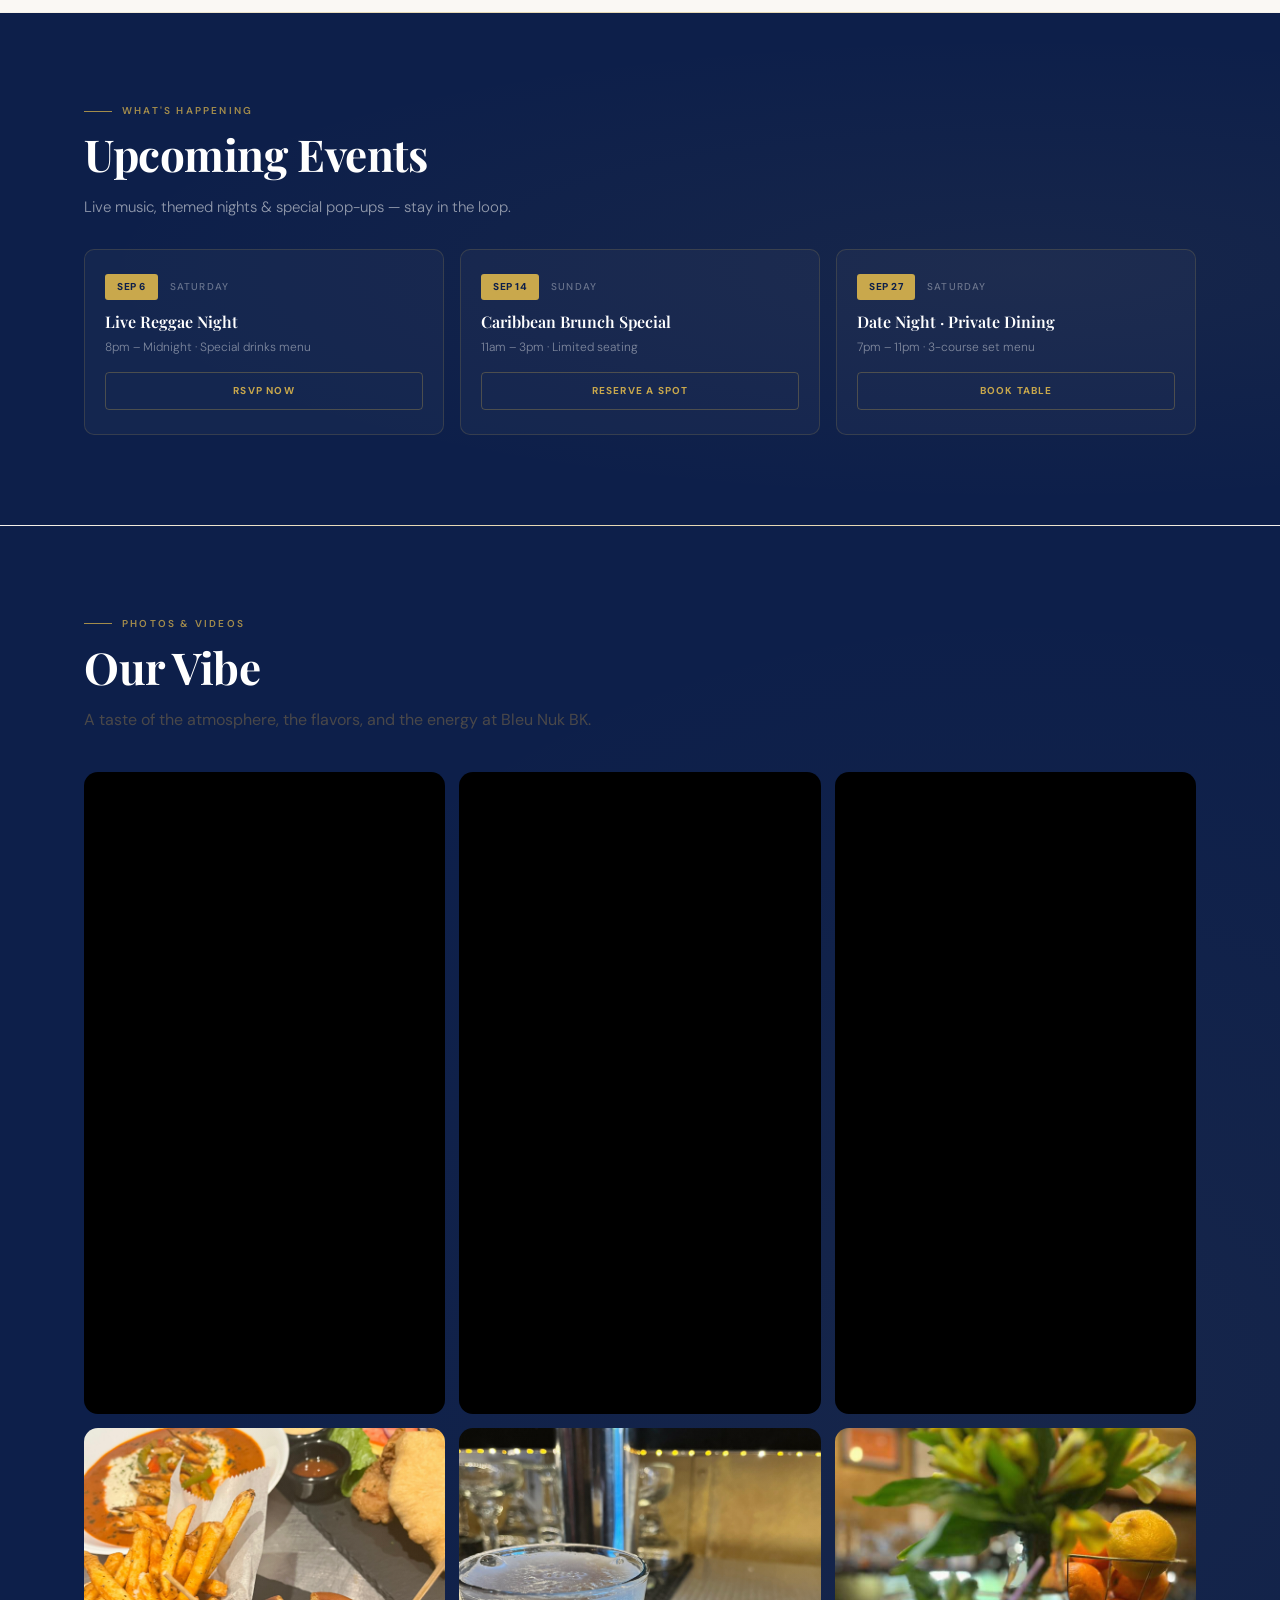
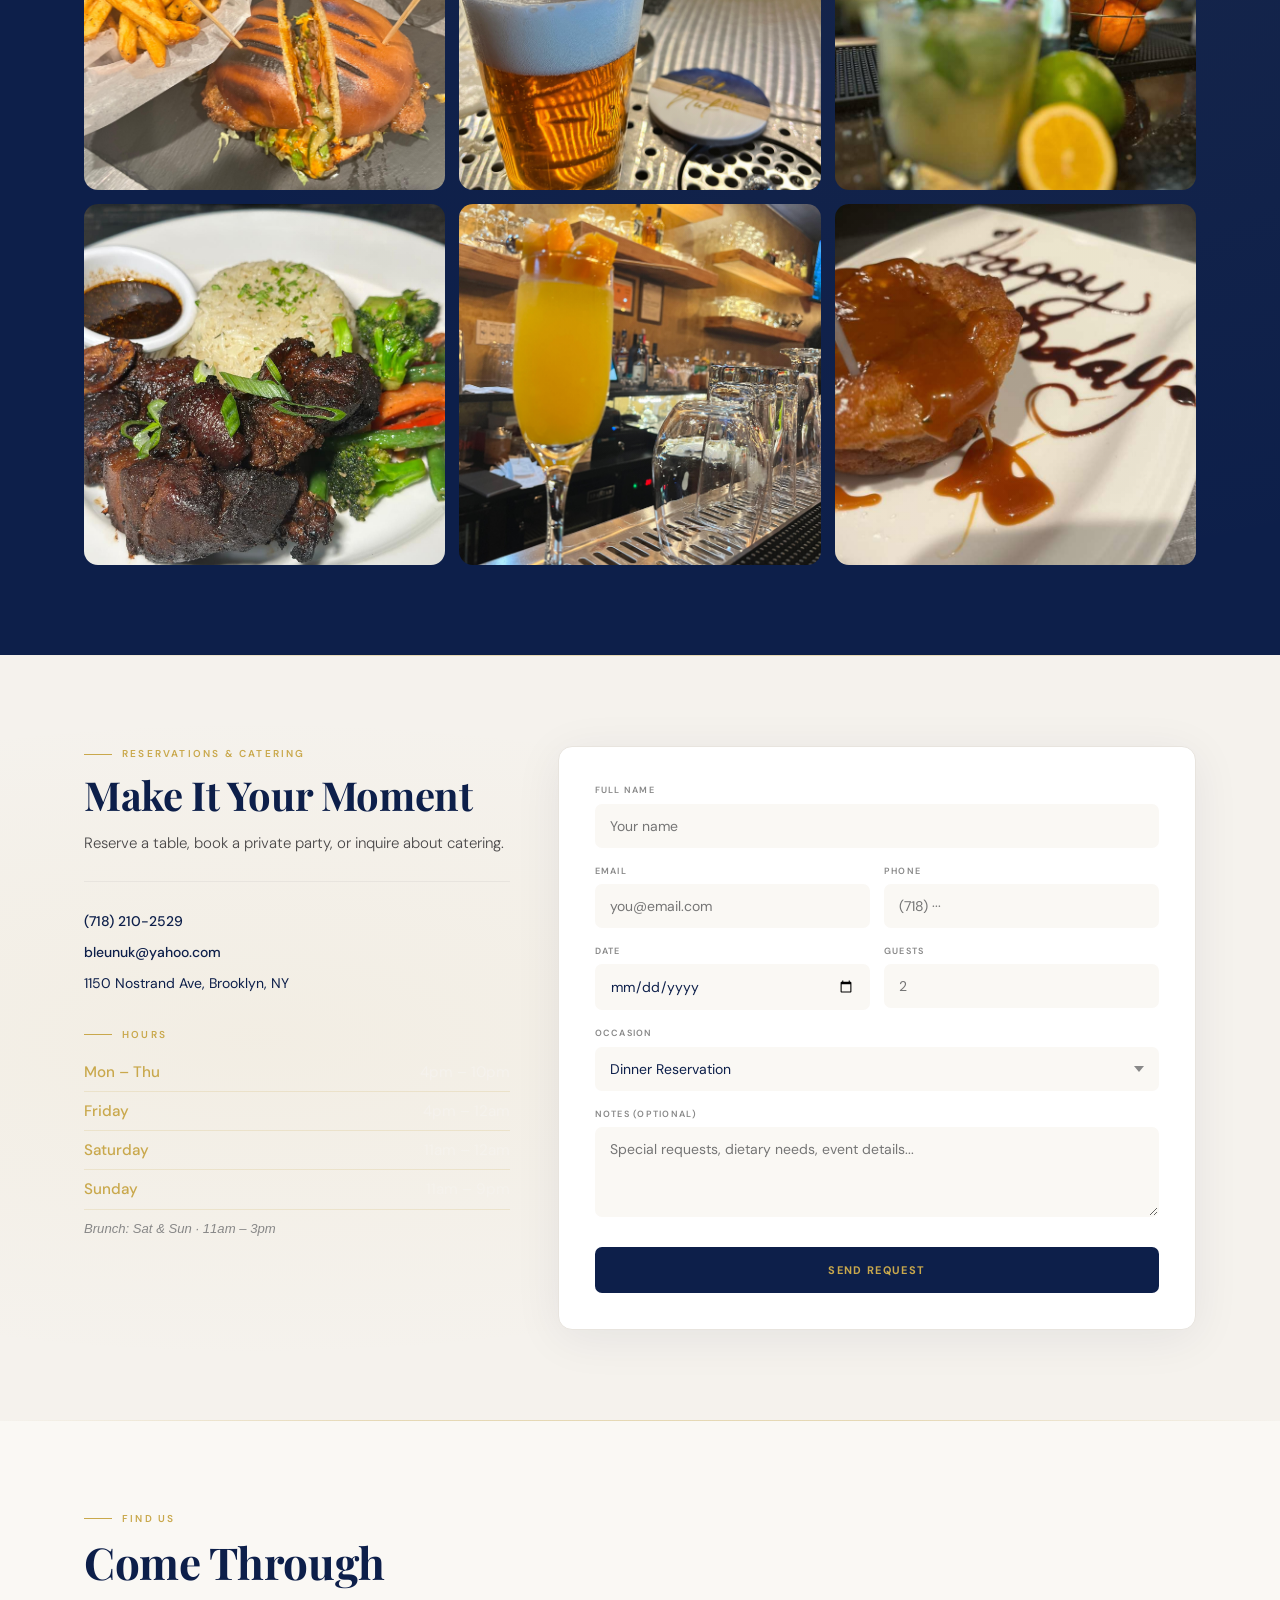
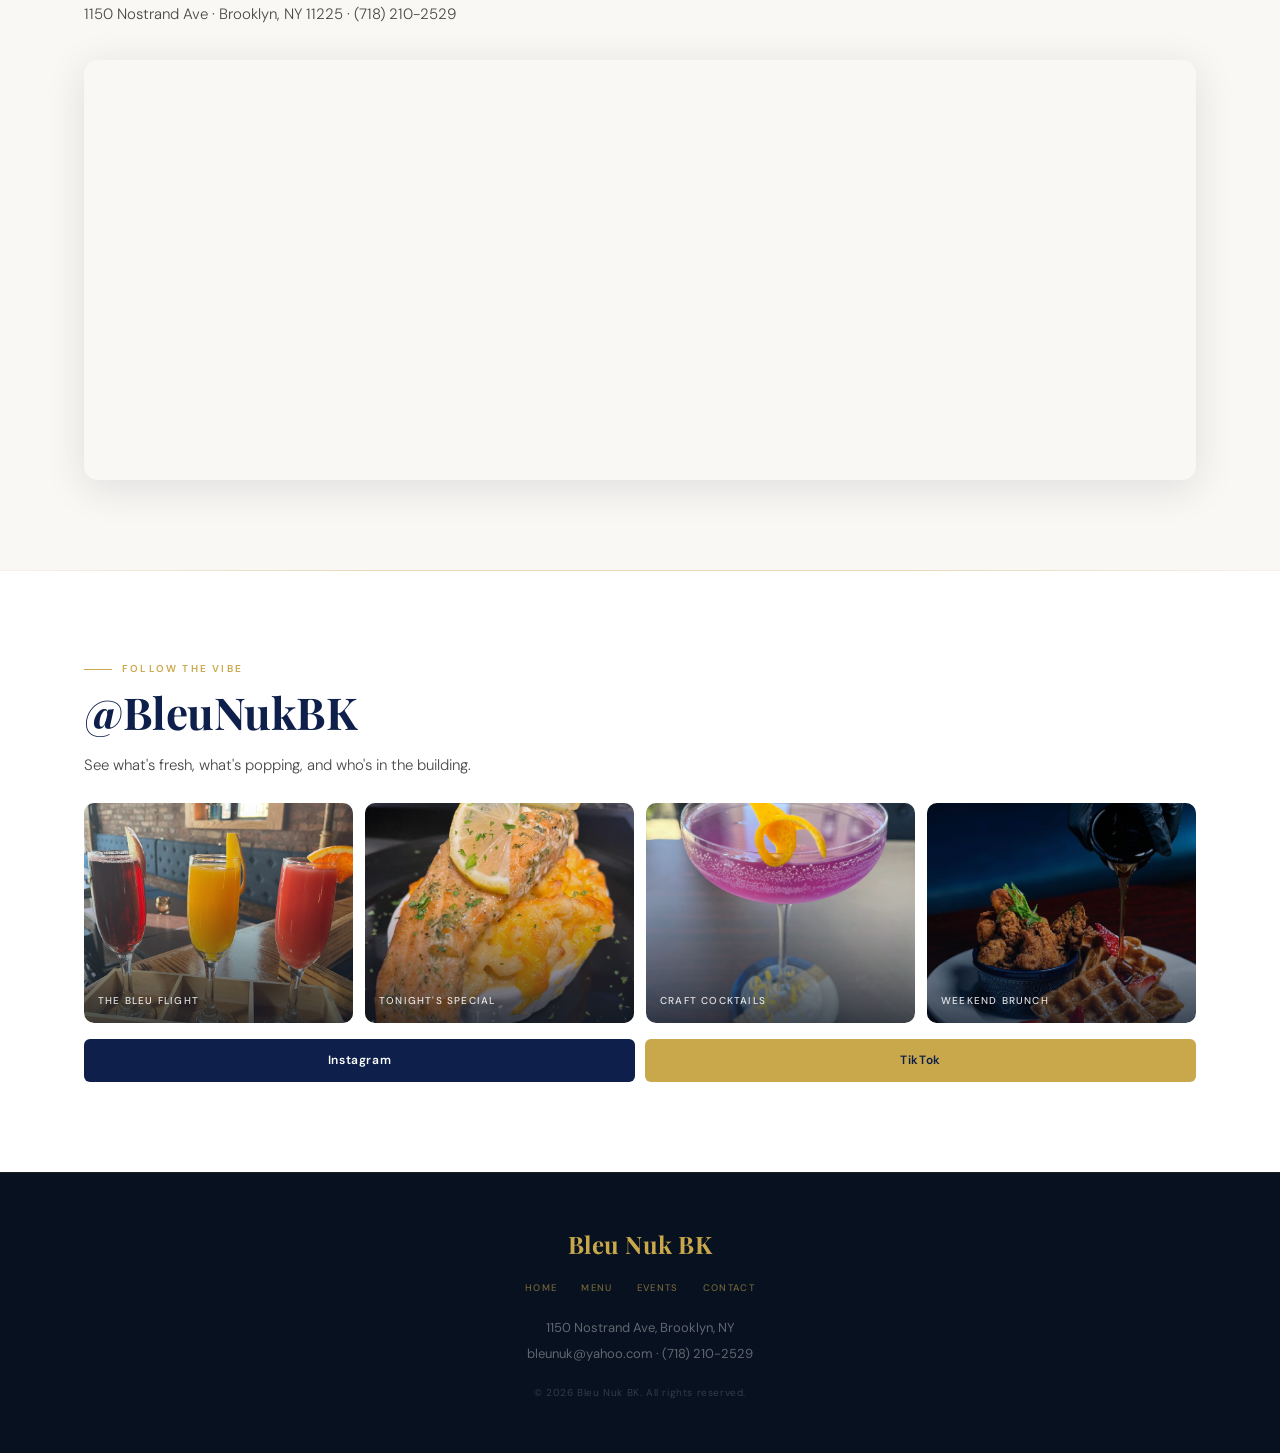
==== commit c3ef40d4: "Update contact email to bleunuk@yahoo.com Co-Authored-By: Claude Sonnet 4.6 <noreply@anthropic.com> " ====
--- a/index.html
+++ b/index.html
@@ -421,7 +421,7 @@
         <p class="body-txt">Reserve a table, book a private party, or inquire about catering.</p>
         <div class="book-contact">
           <p><a href="tel:+17182102529">(718) 210-2529</a></p>
-          <p><a href="mailto:bleunukbk@gmail.com">bleunukbk@gmail.com</a></p>
+          <p><a href="mailto:bleunuk@yahoo.com">bleunuk@yahoo.com</a></p>
           <p>1150 Nostrand Ave, Brooklyn, NY</p>
         </div>
         <div class="book-hours">
@@ -538,7 +538,7 @@
         <a href="#book">Contact</a>
       </nav>
       <p>1150 Nostrand Ave, Brooklyn, NY<br>
-        <a href="mailto:bleunukbk@gmail.com">bleunukbk@gmail.com</a> ·
+        <a href="mailto:bleunuk@yahoo.com">bleunuk@yahoo.com</a> ·
         <a href="tel:+17182102529">(718) 210-2529</a>
       </p>
       <div class="footer-copy">© 2026 Bleu Nuk BK. All rights reserved.</div>
